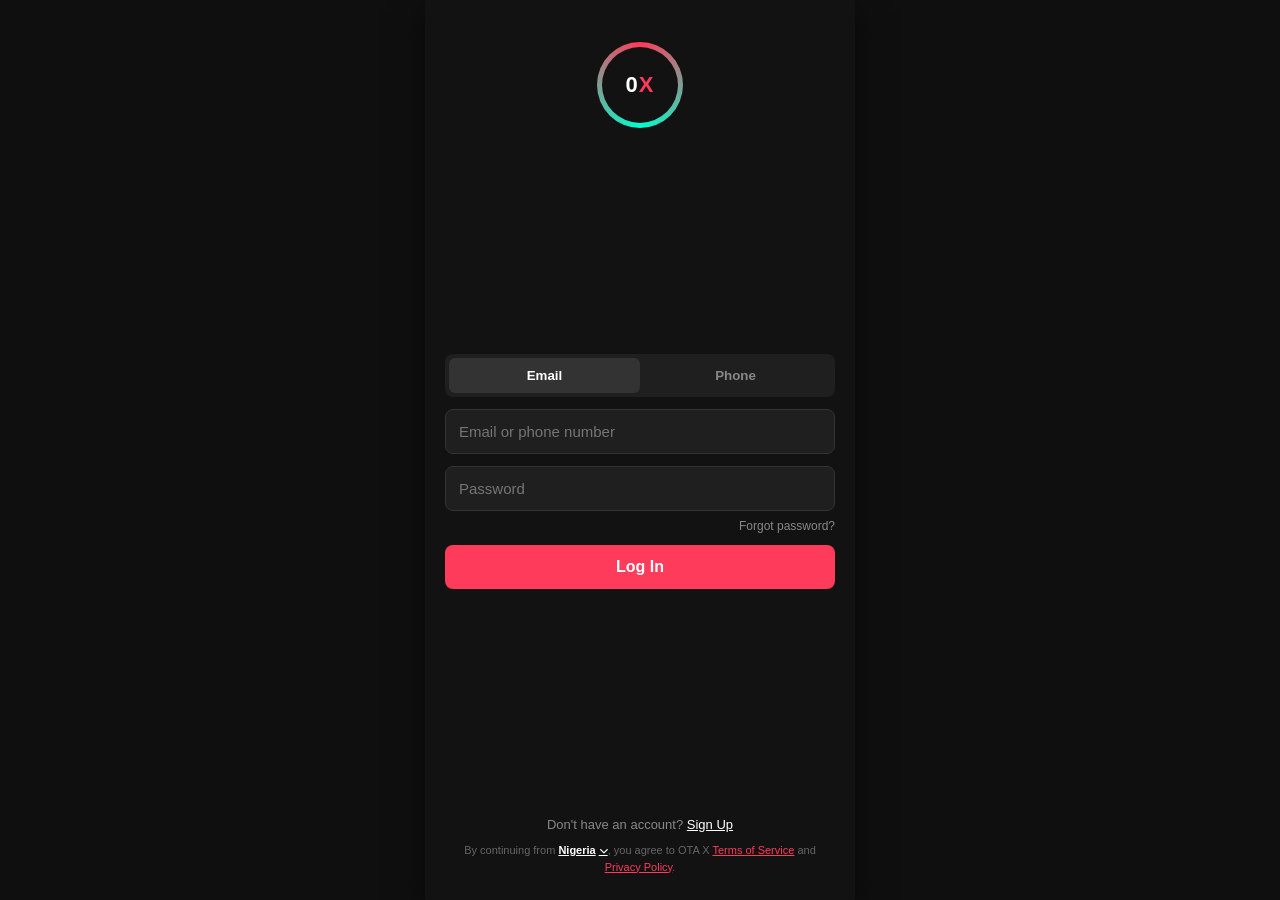
==== index.html @ a83dcb39 "Update input fields and button actions in index.html" ====
<!DOCTYPE html>
<html lang="en">
<head>
    <meta charset="UTF-8">
    <meta name="viewport" content="width=device-width, initial-scale=1.0">
    <title>OTA X - Global Video Ecosystem</title>
    <!-- FontAwesome for Icons -->
    <link rel="stylesheet" href="https://cdnjs.cloudflare.com/ajax/libs/font-awesome/6.4.0/css/all.min.css">
    <!-- Link to your stylesheet -->
    <link rel="stylesheet" href="style.css">
</head>
<body>

    <div class="app-container">
        <!-- Auth Screen -->
        <div id="auth-screen" class="active">
            <div class="auth-logo-container">
                <div class="electric-ring-wrapper">
                    <div class="electric-logo-inner"><span>0</span><span>X</span></div>
                </div>
            </div>

            <div class="auth-body">
                <div class="auth-tabs">
                    <button class="auth-tab-btn active" id="tab-email-btn">Email</button>
                    <button class="auth-tab-btn" id="tab-phone-btn">Phone</button>
                </div>
                <input type="text" id="auth-input" class="auth-input" placeholder="Email or phone number">
                <input type="password" id="auth-password" class="auth-input" placeholder="Password">
                
                <div class="forgot-password-link" id="forgot-password-btn">Forgot password?</div>
                
                <button class="auth-btn" id="next-auth-btn">Log In</button>
            </div>

            <div>
                <div class="auth-footer" id="switch-mode-btn">Don't have an account? <span>Sign Up</span></div>
                <!-- Interactive Country Selector Link -->
                <div class="legal-footer-text">
                    By continuing from <span id="selected-country-btn" class="interactive-country-link">Nigeria <i class="fa-solid fa-chevron-down" style="font-size: 9px;"></i></span>, you agree to OTA X <a id="open-terms">Terms of Service</a> and <a id="open-privacy">Privacy Policy</a>.
                </div>
            </div>
        </div>

        <!-- Main App Container -->
        <div id="main-app" class="hidden">
            <!-- Feed Tab -->
            <div id="feed-tab" class="app-tab">
                <div class="video-feed-item">
                    <div class="video-overlay-info">
                        <h3>@OX_Creator</h3>
                        <p>Welcome to OTA X! Discover trending global videos and live engagement. 🔥</p>
                        <div class="sound-tag"><i class="fa-solid fa-music"></i> <span>Original Sound - OTA X</span></div>
                    </div>
                    <div class="right-action-bar">
                        <button class="action-btn like-btn" onclick="toggleLike(this)"><i class="fa-solid fa-heart"></i><span>1</span></button>
                        <button class="action-btn comment-btn" onclick="openComments('1')"><i class="fa-solid fa-comment-dots"></i><span>0</span></button>
                        <button class="action-btn gift-btn" id="trigger-gift-modal"><i class="fa-solid fa-gift"></i><span>Gift</span></button>
                        <button class="action-btn share-btn" onclick="alert('Post link copied to clipboard!')"><i class="fa-solid fa-share"></i><span>Share</span></button>
                        <button class="action-btn download-btn" onclick="alert('Content saved with OTA X watermark!')"><i class="fa-solid fa-download"></i><span>Save</span></button>
                    </div>
                </div>
            </div>

            <!-- Upload Tab -->
            <div id="upload-tab" class="app-tab hidden">
                <h2>Create Post</h2>
                <div class="upload-input-group">
                    <label>Caption</label>
                    <textarea id="post-caption" rows="3" placeholder="What's on your mind? Add hashtags..."></textarea>
                </div>
                <div class="upload-input-group">
                    <label>Media File (Video/Image)</label>
                    <input type="file" id="media-file-input" accept="image/*,video/*">
                </div>
                <div class="upload-input-group">
                    <label>Sound Track</label>
                    <select id="selected-song">
                        <option>Trending Afrobeats Wave</option>
                        <option>OTA X Club Anthem</option>
                        <option>Original Sound</option>
                    </select>
                </div>
                <button class="auth-btn" id="publish-post-btn" onclick="alert('Post published to OTA X Feed successfully!')">Post to OTA X Feed</button>
            </div>

            <!-- Profile Tab -->
            <div id="profile-tab" class="app-tab hidden">
                <div class="profile-header">
                    <div class="profile-avatar"><i class="fa-solid fa-user"></i></div>
                    <h3>@OX_Creator</h3>
                    <p style="color: #888; font-size: 13px;">Coins Balance: <span id="user-coins" style="color: #ffd700; font-weight: bold;">5000</span></p>
                </div>
                <div style="display: flex; flex-direction: column; gap: 10px; padding: 0 10px;">
                    <button class="auth-btn" style="background: #222;" id="open-terms-profile">Terms of Service</button>
                    <button class="auth-btn" style="background: #222;" id="open-privacy-profile">Privacy Policy</button>
                    <button class="auth-btn" style="background: #222;" id="open-appeal-btn">Moderation Appeal Center</button>
                </div>
            </div>

            <!-- Bottom Navigation Bar -->
            <div class="bottom-nav">
                <button class="bot-nav-btn active" data-tab="feed-tab">
                    <i class="fa-solid fa-house"></i>
                    <span>Home</span>
                </button>
                <button class="bot-nav-btn" data-tab="upload-tab">
                    <i class="fa-solid fa-plus"></i>
                    <span>Upload</span>
                </button>
                <button class="bot-nav-btn" data-tab="profile-tab">
                    <i class="fa-solid fa-user"></i>
                    <span>Profile</span>
                </button>
            </div>
        </div>

        <!-- Country Selector Modal -->
        <div id="country-modal" class="modal hidden">
            <div class="modal-content">
                <div class="modal-header">
                    <span>Select Region & Country</span>
                    <button class="close-modal" id="close-country"><i class="fa-solid fa-xmark"></i></button>
                </div>
                <input type="text" id="country-search-input" class="auth-input" placeholder="Search country...">
                <div id="country-list" style="display: flex; flex-direction: column; gap: 8px; max-height: 250px; overflow-y: auto;">
                    <div class="country-option" data-country="Nigeria">🇳🇬 Nigeria</div>
                    <div class="country-option" data-country="United States">🇺🇸 United States</div>
                    <div class="country-option" data-country="United Kingdom">🇬🇧 United Kingdom</div>
                    <div class="country-option" data-country="Ghana">🇬🇭 Ghana</div>
                    <div class="country-option" data-country="South Africa">🇿🇦 South Africa</div>
                    <div class="country-option" data-country="Canada">🇨🇦 Canada</div>
                    <div class="country-option" data-country="France">🇫🇷 France</div>
                    <div class="country-option" data-country="Germany">🇩🇪 Germany</div>
                    <div class="country-option" data-country="Brazil">🇧🇷 Brazil</div>
                    <div class="country-option" data-country="Japan">🇯🇵 Japan</div>
                </div>
            </div>
        </div>

        <!-- Gift Modal -->
        <div id="gift-modal" class="modal hidden">
            <div class="modal-content">
                <div class="modal-header">
                    <span>Send Universal Gift</span>
                    <button class="close-modal" id="close-gift"><i class="fa-solid fa-xmark"></i></button>
                </div>
                <div class="gift-grid">
                    <div class="gift-item selected" data-cost="100"><i class="fa-solid fa-star"></i><span>Star (100)</span></div>
                    <div class="gift-item" data-cost="500"><i class="fa-solid fa-gem"></i><span>Diamond (500)</span></div>
                    <div class="gift-item" data-cost="1000"><i class="fa-solid fa-crown"></i><span>Crown (1000)</span></div>
                </div>
                <button class="auth-btn" id="send-gift-action">Send Gift</button>
            </div>
        </div>

        <!-- Comments Drawer (Includes Voice Note Exclusive Feature) -->
        <div id="comment-section-container" class="modal hidden">
            <div class="modal-content">
                <div class="modal-header">
                    <span>Comments & Voice Notes</span>
                    <button class="close-modal" id="close-comments"><i class="fa-solid fa-xmark"></i></button>
                </div>
                <div style="flex: 1; min-height: 150px; color: #888; text-align: center; padding-top: 30px;">
                    No comments yet. Be the first to comment or record a voice note!
                </div>
                <div style="display: flex; gap: 10px; align-items: center;">
                    <input type="text" class="auth-input" placeholder="Add a comment..." style="flex: 1;">
                    <button class="action-btn" id="record-voice-btn" style="font-size: 28px; color: #aaa;" title="Record Voice Note"><i class="fa-solid fa-microphone"></i></button>
                </div>
            </div>
        </div>

        <!-- Legal Modal -->
        <div id="legal-modal" class="modal hidden">
            <div class="modal-content">
                <div class="modal-header">
                    <span id="legal-title">Legal & Policy</span>
                    <button class="close-modal" id="close-legal"><i class="fa-solid fa-xmark"></i></button>
                </div>
                <div id="legal-body" style="font-size: 13px; color: #ccc; line-height: 1.6; display: flex; flex-direction: column; gap: 10px;">
                </div>
            </div>
        </div>

        <!-- Appeal Modal -->
        <div id="appeal-modal" class="modal hidden">
            <div class="modal-content">
                <div class="modal-header">
                    <span>Moderation Appeal Center</span>
                    <button class="close-modal" id="close-appeal"><i class="fa-solid fa-xmark"></i></button>
                </div>
                <textarea id="appeal-text" class="auth-input" rows="4" placeholder="Explain your case or quote guidelines for review..."></textarea>
                <button class="auth-btn" id="submit-appeal-btn">Submit Appeal</button>
            </div>
        </div>

    </div>

    <!-- Link to your script file -->
    <script src="script.js"></script>
</body>
                    </html>
---- style.css ----
* { box-sizing: border-box; margin: 0; padding: 0; font-family: -apple-system, BlinkMacSystemFont, "Segoe UI", Roboto, Helvetica, Arial, sans-serif; }
body { background-color: #0f0f0f; color: #ffffff; display: flex; justify-content: center; align-items: center; min-height: 100vh; }
.app-container { width: 100%; max-width: 430px; height: 100vh; max-height: 932px; background: #000000; position: relative; overflow: hidden; display: flex; flex-direction: column; box-shadow: 0 10px 30px rgba(0,0,0,0.5); }
.hidden { display: none !important; }

/* Auth Screen Styling */
#auth-screen { position: absolute; top: 0; left: 0; width: 100%; height: 100%; background: #121212; z-index: 100; display: flex; flex-direction: column; justify-content: space-between; padding: 25px 20px; overflow-y: auto; }

/* Rotating Electric Border Ring */
.auth-logo-container { display: flex; flex-direction: column; align-items: center; margin-top: 20px; }
.electric-ring-wrapper {
    position: relative;
    width: 80px;
    height: 80px;
    border-radius: 50%;
    display: flex;
    justify-content: center;
    align-items: center;
    background: #000;
}
.electric-ring-wrapper::before {
    content: '';
    position: absolute;
    inset: -3px;
    border-radius: 50%;
    background: conic-gradient(from 0deg, #ff3b5c, #00ffcc, #ff3b5c);
    animation: rotateGlow 3s linear infinite;
    z-index: 1;
}
.electric-ring-wrapper::after {
    content: '';
    position: absolute;
    inset: 2px;
    border-radius: 50%;
    background: #121212;
    z-index: 2;
}
@keyframes rotateGlow {
    0% { transform: rotate(0deg); }
    100% { transform: rotate(360deg); }
}
.electric-logo-inner {
    position: relative;
    z-index: 3;
    font-size: 22px;
    font-weight: 900;
    letter-spacing: 1px;
}
.electric-logo-inner span:nth-child(1) { color: #fff; }
.electric-logo-inner span:nth-child(2) { color: #ff3b5c; }

.auth-body { display: flex; flex-direction: column; gap: 12px; margin-top: 5px; }
.auth-tabs { display: flex; background: #1f1f1f; border-radius: 8px; padding: 4px; }
.auth-tab-btn { flex: 1; background: transparent; border: none; color: #888; padding: 10px; font-weight: 600; border-radius: 6px; cursor: pointer; transition: 0.2s; }
.auth-tab-btn.active { background: #333; color: #fff; }
.auth-input { width: 100%; background: #1f1f1f; border: 1px solid #333; border-radius: 8px; padding: 13px; color: #fff; font-size: 15px; outline: none; }
.auth-input:focus { border-color: #ff3b5c; }

.forgot-password-link { text-align: right; font-size: 12px; color: #888; cursor: pointer; margin-top: -4px; }
.forgot-password-link:hover { color: #ff3b5c; }

.auth-btn { width: 100%; background: #ff3b5c; color: white; border: none; border-radius: 8px; padding: 13px; font-size: 16px; font-weight: 700; cursor: pointer; }
.auth-btn:hover { background: #e0314d; }

.auth-footer { text-align: center; font-size: 13px; color: #888; cursor: pointer; margin-top: 5px; }
.auth-footer span { color: #fff; text-decoration: underline; }

.legal-footer-text { text-align: center; font-size: 11px; color: #666; line-height: 1.5; margin-top: 10px; }
.legal-footer-text a { color: #ff3b5c; text-decoration: underline; cursor: pointer; }

/* Interactive Country Selector Styles */
.interactive-country-link { color: #fff; font-weight: 600; text-decoration: underline; cursor: pointer; display: inline-flex; align-items: center; gap: 3px; }
.country-option { background: #1f1f1f; padding: 12px 15px; border-radius: 8px; cursor: pointer; font-size: 14px; font-weight: 500; transition: 0.2s; color: #fff; border: 1px solid #333; }
.country-option:hover { background: #331a20; border-color: #ff3b5c; }

/* Main App Tabs */
#main-app { flex: 1; display: flex; flex-direction: column; position: relative; height: 100%; }
.app-tab { flex: 1; overflow-y: auto; position: relative; background: #000; padding-bottom: 60px; }

/* Feed Tab */
.video-feed-item { width: 100%; height: 100%; position: relative; display: flex; flex-direction: column; justify-content: flex-end; }
.video-overlay-info { padding: 20px; position: absolute; bottom: 60px; left: 0; right: 80px; z-index: 2; text-shadow: 0 1px 3px rgba(0,0,0,0.8); }
.video-overlay-info h3 { font-size: 16px; margin-bottom: 6px; }
.video-overlay-info p { font-size: 14px; margin-bottom: 8px; color: #ddd; }
.sound-tag { display: inline-flex; align-items: center; gap: 6px; font-size: 12px; background: rgba(0,0,0,0.4); padding: 4px 10px; border-radius: 20px; }

.right-action-bar { position: absolute; right: 12px; bottom: 80px; display: flex; flex-direction: column; align-items: center; gap: 18px; z-index: 3; }
.action-btn { background: none; border: none; color: white; display: flex; flex-direction: column; align-items: center; gap: 4px; cursor: pointer; font-size: 22px; text-shadow: 0 1px 2px rgba(0,0,0,0.5); }
.action-btn span { font-size: 11px; font-weight: 600; }
.action-btn.active { color: #ff3b5c; }

/* Bottom Navigation */
.bottom-nav { position: absolute; bottom: 0; left: 0; width: 100%; height: 60px; background: #000000; border-top: 1px solid #222; display: flex; justify-content: space-around; align-items: center; z-index: 10; }
.bot-nav-btn { background: none; border: none; color: #777; font-size: 20px; cursor: pointer; display: flex; flex-direction: column; align-items: center; gap: 2px; }
.bot-nav-btn span { font-size: 10px; }
.bot-nav-btn.active { color: #ffffff; }

/* Upload Tab */
#upload-tab { padding: 20px; display: flex; flex-direction: column; gap: 15px; }
#upload-tab h2 { font-size: 20px; margin-bottom: 10px; }
.upload-input-group { display: flex; flex-direction: column; gap: 6px; }
.upload-input-group label { font-size: 13px; color: #aaa; }
.upload-input-group textarea, .upload-input-group select, .upload-input-group input { background: #1a1a1a; border: 1px solid #333; border-radius: 8px; padding: 12px; color: #fff; font-size: 14px; outline: none; }

/* Modals & Drawers */
.modal { position: absolute; top: 0; left: 0; width: 100%; height: 100%; background: rgba(0,0,0,0.7); z-index: 50; display: flex; justify-content: center; align-items: flex-end; }
.modal-content { background: #1a1a1a; width: 100%; max-height: 70vh; border-top-left-radius: 16px; border-top-right-radius: 16px; padding: 20px; display: flex; flex-direction: column; gap: 15px; overflow-y: auto; }
.modal-header { display: flex; justify-content: space-between; align-items: center; font-size: 16px; font-weight: 700; }
.close-modal { background: none; border: none; color: #aaa; font-size: 18px; cursor: pointer; }

/* Gift Grid */
.gift-grid { display: grid; grid-template-columns: repeat(3, 1fr); gap: 10px; }
.gift-item { background: #262626; border: 2px solid transparent; border-radius: 10px; padding: 15px; text-align: center; cursor: pointer; }
.gift-item.selected { border-color: #ff3b5c; background: #331a20; }
.gift-item i { font-size: 24px; color: #ffd700; margin-bottom: 5px; display: block; }

/* Profile Tab */
#profile-tab { padding: 20px; text-align: center; }
.profile-header { display: flex; flex-direction: column; align-items: center; gap: 10px; margin-bottom: 20px; }
.profile-avatar { width: 80px; height: 80px; border-radius: 50%; background: #333; display: flex; justify-content: center; align-items: center; font-size: 32px; color: #ff3b5c; }
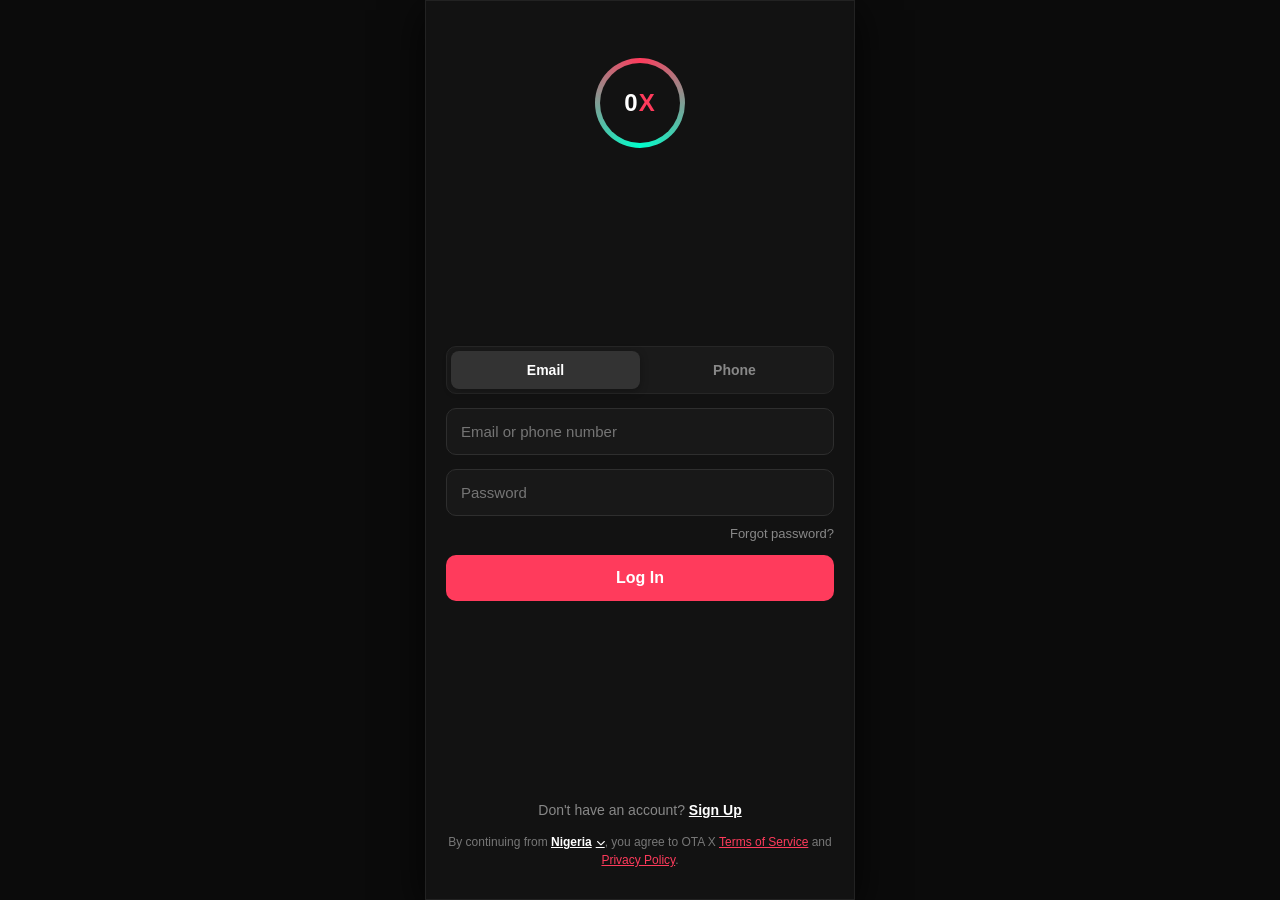
==== commit 8e1c8609: "Refactor profile tab layout and add drawer menu" ====
--- a/index.html
+++ b/index.html
@@ -85,16 +85,61 @@
             </div>
 
             <!-- Profile Tab -->
-            <div id="profile-tab" class="app-tab hidden">
-                <div class="profile-header">
+            <div id="profile-tab" class="app-tab hidden" style="position: relative; overflow: hidden; display: flex; flex-direction: column;">
+                <!-- Top Bar with Menu Button -->
+                <div class="profile-top-bar">
+                    <span class="profile-username-display">@OX_Creator</span>
+                    <button id="open-drawer-btn" class="menu-icon-btn"><i class="fa-solid fa-bars"></i></button>
+                </div>
+
+                <!-- Main Profile Header -->
+                <div class="profile-header-card">
                     <div class="profile-avatar"><i class="fa-solid fa-user"></i></div>
-                    <h3>@OX_Creator</h3>
-                    <p style="color: #888; font-size: 13px;">Coins Balance: <span id="user-coins" style="color: #ffd700; font-weight: bold;">5000</span></p>
-                </div>
-                <div style="display: flex; flex-direction: column; gap: 10px; padding: 0 10px;">
-                    <button class="auth-btn" style="background: #222;" id="open-terms-profile">Terms of Service</button>
-                    <button class="auth-btn" style="background: #222;" id="open-privacy-profile">Privacy Policy</button>
-                    <button class="auth-btn" style="background: #222;" id="open-appeal-btn">Moderation Appeal Center</button>
+                    <div class="profile-stats-row">
+                        <div class="stat-box"><span>0</span><label>Following</label></div>
+                        <div class="stat-box"><span>1</span><label>Followers</label></div>
+                        <div class="stat-box"><span>0</span><label>Likes</label></div>
+                    </div>
+                </div>
+
+                <!-- Profile Content Tabs (Posts / Liked) -->
+                <div class="profile-content-section">
+                    <div class="profile-tabs-nav">
+                        <button class="tab-nav-item active"><i class="fa-solid fa-grip"></i></button>
+                        <button class="tab-nav-item"><i class="fa-solid fa-heart"></i></button>
+                    </div>
+                    <div class="profile-grid-container" id="user-posts-grid">
+                        <div style="text-align: center; color: #666; padding: 40px; grid-column: span 3; font-size: 14px;">No posts yet</div>
+                    </div>
+                </div>
+
+                <!-- Slide-out Menu Drawer (Hidden by default) -->
+                <div id="profile-drawer" class="profile-drawer hidden">
+                    <div class="drawer-header">
+                        <h3>Settings & Assets</h3>
+                        <button id="close-drawer-btn" class="close-drawer-btn"><i class="fa-solid fa-xmark"></i></button>
+                    </div>
+                    <div class="drawer-menu-list">
+                        <div class="drawer-section-title">Assets</div>
+                        <button class="drawer-menu-item" id="drawer-balance">
+                            <div class="item-left"><i class="fa-solid fa-wallet"></i> <span>Balance</span></div>
+                            <span class="drawer-subtext" style="color: #ffd700; font-weight: 600;"><span id="user-coins">5000</span> Coins</span>
+                        </button>
+
+                        <div class="drawer-section-title" style="margin-top: 15px;">Support & Legal</div>
+                        <button class="drawer-menu-item" id="open-terms-profile">
+                            <div class="item-left"><i class="fa-solid fa-file-contract"></i> <span>Terms of Service</span></div>
+                            <i class="fa-solid fa-chevron-right"></i>
+                        </button>
+                        <button class="drawer-menu-item" id="open-privacy-profile">
+                            <div class="item-left"><i class="fa-solid fa-shield-halved"></i> <span>Privacy Policy</span></div>
+                            <i class="fa-solid fa-chevron-right"></i>
+                        </button>
+                        <button class="drawer-menu-item" id="open-appeal-btn">
+                            <div class="item-left"><i class="fa-solid fa-gavel"></i> <span>Moderation Appeal Center</span></div>
+                            <i class="fa-solid fa-chevron-right"></i>
+                        </button>
+                    </div>
                 </div>
             </div>
 
@@ -200,5 +245,5 @@
     <!-- Link to your script file -->
     <script src="script.js"></script>
 </body>
-                    </html>
-            
+            </html>
+                                                                                                   
--- a/style.css
+++ b/style.css
@@ -1,17 +1,17 @@
 * { box-sizing: border-box; margin: 0; padding: 0; font-family: -apple-system, BlinkMacSystemFont, "Segoe UI", Roboto, Helvetica, Arial, sans-serif; }
-body { background-color: #0f0f0f; color: #ffffff; display: flex; justify-content: center; align-items: center; min-height: 100vh; }
-.app-container { width: 100%; max-width: 430px; height: 100vh; max-height: 932px; background: #000000; position: relative; overflow: hidden; display: flex; flex-direction: column; box-shadow: 0 10px 30px rgba(0,0,0,0.5); }
+body { background-color: #0b0b0b; color: #ffffff; display: flex; justify-content: center; align-items: center; min-height: 100vh; }
+.app-container { width: 100%; max-width: 430px; height: 100vh; max-height: 932px; background: #000000; position: relative; overflow: hidden; display: flex; flex-direction: column; box-shadow: 0 10px 40px rgba(0,0,0,0.8); border: 1px solid #222; }
 .hidden { display: none !important; }
 
 /* Auth Screen Styling */
-#auth-screen { position: absolute; top: 0; left: 0; width: 100%; height: 100%; background: #121212; z-index: 100; display: flex; flex-direction: column; justify-content: space-between; padding: 25px 20px; overflow-y: auto; }
+#auth-screen { position: absolute; top: 0; left: 0; width: 100%; height: 100%; background: #121212; z-index: 100; display: flex; flex-direction: column; justify-content: space-between; padding: 30px 20px; overflow-y: auto; }
 
 /* Rotating Electric Border Ring */
-.auth-logo-container { display: flex; flex-direction: column; align-items: center; margin-top: 20px; }
+.auth-logo-container { display: flex; flex-direction: column; align-items: center; margin-top: 30px; }
 .electric-ring-wrapper {
     position: relative;
-    width: 80px;
-    height: 80px;
+    width: 84px;
+    height: 84px;
     border-radius: 50%;
     display: flex;
     justify-content: center;
@@ -42,79 +42,91 @@
 .electric-logo-inner {
     position: relative;
     z-index: 3;
-    font-size: 22px;
+    font-size: 24px;
     font-weight: 900;
     letter-spacing: 1px;
 }
 .electric-logo-inner span:nth-child(1) { color: #fff; }
 .electric-logo-inner span:nth-child(2) { color: #ff3b5c; }
 
-.auth-body { display: flex; flex-direction: column; gap: 12px; margin-top: 5px; }
-.auth-tabs { display: flex; background: #1f1f1f; border-radius: 8px; padding: 4px; }
-.auth-tab-btn { flex: 1; background: transparent; border: none; color: #888; padding: 10px; font-weight: 600; border-radius: 6px; cursor: pointer; transition: 0.2s; }
-.auth-tab-btn.active { background: #333; color: #fff; }
-.auth-input { width: 100%; background: #1f1f1f; border: 1px solid #333; border-radius: 8px; padding: 13px; color: #fff; font-size: 15px; outline: none; }
-.auth-input:focus { border-color: #ff3b5c; }
+.auth-body { display: flex; flex-direction: column; gap: 14px; margin-top: 10px; }
+.auth-tabs { display: flex; background: #1a1a1a; border-radius: 10px; padding: 4px; border: 1px solid #262626; }
+.auth-tab-btn { flex: 1; background: transparent; border: none; color: #888; padding: 11px; font-weight: 600; font-size: 14px; border-radius: 8px; cursor: pointer; transition: 0.2s; }
+.auth-tab-btn.active { background: #333; color: #fff; box-shadow: 0 2px 8px rgba(0,0,0,0.3); }
+.auth-input { width: 100%; background: #181818; border: 1px solid #2e2e2e; border-radius: 10px; padding: 14px; color: #fff; font-size: 15px; outline: none; transition: 0.2s; }
+.auth-input:focus { border-color: #ff3b5c; background: #1f1f1f; }
 
-.forgot-password-link { text-align: right; font-size: 12px; color: #888; cursor: pointer; margin-top: -4px; }
+.forgot-password-link { text-align: right; font-size: 13px; color: #888; cursor: pointer; margin-top: -4px; }
 .forgot-password-link:hover { color: #ff3b5c; }
 
-.auth-btn { width: 100%; background: #ff3b5c; color: white; border: none; border-radius: 8px; padding: 13px; font-size: 16px; font-weight: 700; cursor: pointer; }
+.auth-btn { width: 100%; background: #ff3b5c; color: white; border: none; border-radius: 10px; padding: 14px; font-size: 16px; font-weight: 700; cursor: pointer; transition: background 0.2s, transform 0.1s; }
 .auth-btn:hover { background: #e0314d; }
+.auth-btn:active { transform: scale(0.98); }
 
-.auth-footer { text-align: center; font-size: 13px; color: #888; cursor: pointer; margin-top: 5px; }
-.auth-footer span { color: #fff; text-decoration: underline; }
+.auth-footer { text-align: center; font-size: 14px; color: #888; cursor: pointer; margin-top: 10px; }
+.auth-footer span { color: #fff; font-weight: 600; text-decoration: underline; }
 
-.legal-footer-text { text-align: center; font-size: 11px; color: #666; line-height: 1.5; margin-top: 10px; }
+.legal-footer-text { text-align: center; font-size: 12px; color: #777; line-height: 1.5; margin-top: 15px; }
 .legal-footer-text a { color: #ff3b5c; text-decoration: underline; cursor: pointer; }
 
 /* Interactive Country Selector Styles */
-.interactive-country-link { color: #fff; font-weight: 600; text-decoration: underline; cursor: pointer; display: inline-flex; align-items: center; gap: 3px; }
-.country-option { background: #1f1f1f; padding: 12px 15px; border-radius: 8px; cursor: pointer; font-size: 14px; font-weight: 500; transition: 0.2s; color: #fff; border: 1px solid #333; }
-.country-option:hover { background: #331a20; border-color: #ff3b5c; }
+.interactive-country-link { color: #fff; font-weight: 600; text-decoration: underline; cursor: pointer; display: inline-flex; align-items: center; gap: 4px; }
+.country-option { background: #181818; padding: 14px 16px; border-radius: 10px; cursor: pointer; font-size: 15px; font-weight: 500; transition: 0.2s; color: #fff; border: 1px solid #2a2a2a; display: flex; align-items: center; gap: 10px; }
+.country-option:hover { background: #26161b; border-color: #ff3b5c; }
 
 /* Main App Tabs */
-#main-app { flex: 1; display: flex; flex-direction: column; position: relative; height: 100%; }
-.app-tab { flex: 1; overflow-y: auto; position: relative; background: #000; padding-bottom: 60px; }
+#main-app { flex: 1; display: flex; flex-direction: column; position: relative; height: 100%; background: #000; }
+.app-tab { flex: 1; overflow-y: auto; position: relative; background: #000; padding-bottom: 70px; }
 
 /* Feed Tab */
-.video-feed-item { width: 100%; height: 100%; position: relative; display: flex; flex-direction: column; justify-content: flex-end; }
-.video-overlay-info { padding: 20px; position: absolute; bottom: 60px; left: 0; right: 80px; z-index: 2; text-shadow: 0 1px 3px rgba(0,0,0,0.8); }
-.video-overlay-info h3 { font-size: 16px; margin-bottom: 6px; }
-.video-overlay-info p { font-size: 14px; margin-bottom: 8px; color: #ddd; }
-.sound-tag { display: inline-flex; align-items: center; gap: 6px; font-size: 12px; background: rgba(0,0,0,0.4); padding: 4px 10px; border-radius: 20px; }
+.video-feed-item { width: 100%; height: 100%; position: relative; display: flex; flex-direction: column; justify-content: flex-end; background: linear-gradient(180deg, #111 0%, #000 100%); }
+.video-overlay-info { padding: 20px; position: absolute; bottom: 65px; left: 0; right: 80px; z-index: 2; text-shadow: 0 1px 4px rgba(0,0,0,0.9); }
+.video-overlay-info h3 { font-size: 17px; margin-bottom: 6px; font-weight: 700; color: #fff; }
+.video-overlay-info p { font-size: 14px; margin-bottom: 10px; color: #e0e0e0; line-height: 1.4; }
+.sound-tag { display: inline-flex; align-items: center; gap: 8px; font-size: 12px; background: rgba(255,255,255,0.1); backdrop-filter: blur(5px); padding: 5px 12px; border-radius: 20px; color: #fff; border: 1px solid rgba(255,255,255,0.08); }
 
-.right-action-bar { position: absolute; right: 12px; bottom: 80px; display: flex; flex-direction: column; align-items: center; gap: 18px; z-index: 3; }
-.action-btn { background: none; border: none; color: white; display: flex; flex-direction: column; align-items: center; gap: 4px; cursor: pointer; font-size: 22px; text-shadow: 0 1px 2px rgba(0,0,0,0.5); }
-.action-btn span { font-size: 11px; font-weight: 600; }
+.right-action-bar { position: absolute; right: 12px; bottom: 85px; display: flex; flex-direction: column; align-items: center; gap: 20px; z-index: 3; }
+.action-btn { background: none; border: none; color: white; display: flex; flex-direction: column; align-items: center; gap: 5px; cursor: pointer; font-size: 24px; text-shadow: 0 2px 4px rgba(0,0,0,0.6); transition: transform 0.1s; }
+.action-btn:active { transform: scale(0.9); }
+.action-btn span { font-size: 12px; font-weight: 600; color: #f1f1f1; }
 .action-btn.active { color: #ff3b5c; }
 
 /* Bottom Navigation */
-.bottom-nav { position: absolute; bottom: 0; left: 0; width: 100%; height: 60px; background: #000000; border-top: 1px solid #222; display: flex; justify-content: space-around; align-items: center; z-index: 10; }
-.bot-nav-btn { background: none; border: none; color: #777; font-size: 20px; cursor: pointer; display: flex; flex-direction: column; align-items: center; gap: 2px; }
-.bot-nav-btn span { font-size: 10px; }
-.bot-nav-btn.active { color: #ffffff; }
+.bottom-nav { position: absolute; bottom: 0; left: 0; width: 100%; height: 65px; background: #000000; border-top: 1px solid #1a1a1a; display: flex; justify-content: space-around; align-items: center; z-index: 10; backdrop-filter: blur(10px); }
+.bot-nav-btn { background: none; border: none; color: #666; font-size: 20px; cursor: pointer; display: flex; flex-direction: column; align-items: center; gap: 3px; transition: color 0.2s; }
+.bot-nav-btn span { font-size: 11px; font-weight: 500; }
+.bot-nav-btn.active { color: #ff3b5c; }
 
 /* Upload Tab */
-#upload-tab { padding: 20px; display: flex; flex-direction: column; gap: 15px; }
-#upload-tab h2 { font-size: 20px; margin-bottom: 10px; }
-.upload-input-group { display: flex; flex-direction: column; gap: 6px; }
-.upload-input-group label { font-size: 13px; color: #aaa; }
-.upload-input-group textarea, .upload-input-group select, .upload-input-group input { background: #1a1a1a; border: 1px solid #333; border-radius: 8px; padding: 12px; color: #fff; font-size: 14px; outline: none; }
+#upload-tab { padding: 24px 20px; display: flex; flex-direction: column; gap: 18px; background: #0a0a0a; }
+#upload-tab h2 { font-size: 22px; font-weight: 700; margin-bottom: 4px; color: #fff; }
+.upload-input-group { display: flex; flex-direction: column; gap: 8px; }
+.upload-input-group label { font-size: 13px; font-weight: 600; color: #aaa; text-transform: uppercase; letter-spacing: 0.5px; }
+.upload-input-group textarea, .upload-input-group select, .upload-input-group input { background: #161616; border: 1px solid #2a2a2a; border-radius: 12px; padding: 14px; color: #fff; font-size: 15px; outline: none; transition: border-color 0.2s; }
+.upload-input-group textarea:focus, .upload-input-group select:focus, .upload-input-group input:focus { border-color: #ff3b5c; }
+
+/* Profile Tab Redesign */
+#profile-tab { padding: 30px 20px; background: #0a0a0a; display: flex; flex-direction: column; align-items: center; }
+.profile-header { display: flex; flex-direction: column; align-items: center; gap: 12px; margin-bottom: 30px; width: 100%; background: #141414; padding: 25px; border-radius: 16px; border: 1px solid #222; }
+.profile-avatar { width: 88px; height: 88px; border-radius: 50%; background: linear-gradient(135deg, #222, #333); display: flex; justify-content: center; align-items: center; font-size: 36px; color: #ff3b5c; border: 2px solid #ff3b5c; box-shadow: 0 4px 15px rgba(255, 59, 92, 0.3); }
+.profile-header h3 { font-size: 18px; font-weight: 700; color: #fff; }
+
+.profile-menu-list { display: flex; flex-direction: column; gap: 12px; width: 100%; }
+.profile-menu-btn { width: 100%; background: #141414; color: #fff; border: 1px solid #222; border-radius: 12px; padding: 16px; font-size: 15px; font-weight: 600; text-align: left; display: flex; justify-content: space-between; align-items: center; cursor: pointer; transition: 0.2s; }
+.profile-menu-btn:hover { background: #1c1c1c; border-color: #444; }
+.profile-menu-btn i { color: #888; font-size: 14px; }
 
 /* Modals & Drawers */
-.modal { position: absolute; top: 0; left: 0; width: 100%; height: 100%; background: rgba(0,0,0,0.7); z-index: 50; display: flex; justify-content: center; align-items: flex-end; }
-.modal-content { background: #1a1a1a; width: 100%; max-height: 70vh; border-top-left-radius: 16px; border-top-right-radius: 16px; padding: 20px; display: flex; flex-direction: column; gap: 15px; overflow-y: auto; }
-.modal-header { display: flex; justify-content: space-between; align-items: center; font-size: 16px; font-weight: 700; }
-.close-modal { background: none; border: none; color: #aaa; font-size: 18px; cursor: pointer; }
+.modal { position: absolute; top: 0; left: 0; width: 100%; height: 100%; background: rgba(0,0,0,0.75); z-index: 50; display: flex; justify-content: center; align-items: flex-end; backdrop-filter: blur(4px); }
+.modal-content { background: #141414; width: 100%; max-height: 75vh; border-top-left-radius: 20px; border-top-right-radius: 20px; padding: 24px; display: flex; flex-direction: column; gap: 16px; overflow-y: auto; border-top: 1px solid #2a2a2a; box-shadow: 0 -10px 30px rgba(0,0,0,0.5); }
+.modal-header { display: flex; justify-content: space-between; align-items: center; font-size: 17px; font-weight: 700; color: #fff; border-bottom: 1px solid #222; padding-bottom: 12px; }
+.close-modal { background: none; border: none; color: #aaa; font-size: 20px; cursor: pointer; padding: 4px; }
+.close-modal:hover { color: #fff; }
 
 /* Gift Grid */
-.gift-grid { display: grid; grid-template-columns: repeat(3, 1fr); gap: 10px; }
-.gift-item { background: #262626; border: 2px solid transparent; border-radius: 10px; padding: 15px; text-align: center; cursor: pointer; }
-.gift-item.selected { border-color: #ff3b5c; background: #331a20; }
-.gift-item i { font-size: 24px; color: #ffd700; margin-bottom: 5px; display: block; }
-
-/* Profile Tab */
-#profile-tab { padding: 20px; text-align: center; }
-.profile-header { display: flex; flex-direction: column; align-items: center; gap: 10px; margin-bottom: 20px; }
-.profile-avatar { width: 80px; height: 80px; border-radius: 50%; background: #333; display: flex; justify-content: center; align-items: center; font-size: 32px; color: #ff3b5c; }
+.gift-grid { display: grid; grid-template-columns: repeat(3, 1fr); gap: 12px; margin: 10px 0; }
+.gift-item { background: #1a1a1a; border: 2px solid #262626; border-radius: 12px; padding: 18px 10px; text-align: center; cursor: pointer; transition: 0.2s; }
+.gift-item.selected { border-color: #ff3b5c; background: #26161b; }
+.gift-item i { font-size: 26px; color: #ffd700; margin-bottom: 8px; display: block; }
+.gift-item span { font-size: 12px; font-weight: 600; color: #ddd; }
+    
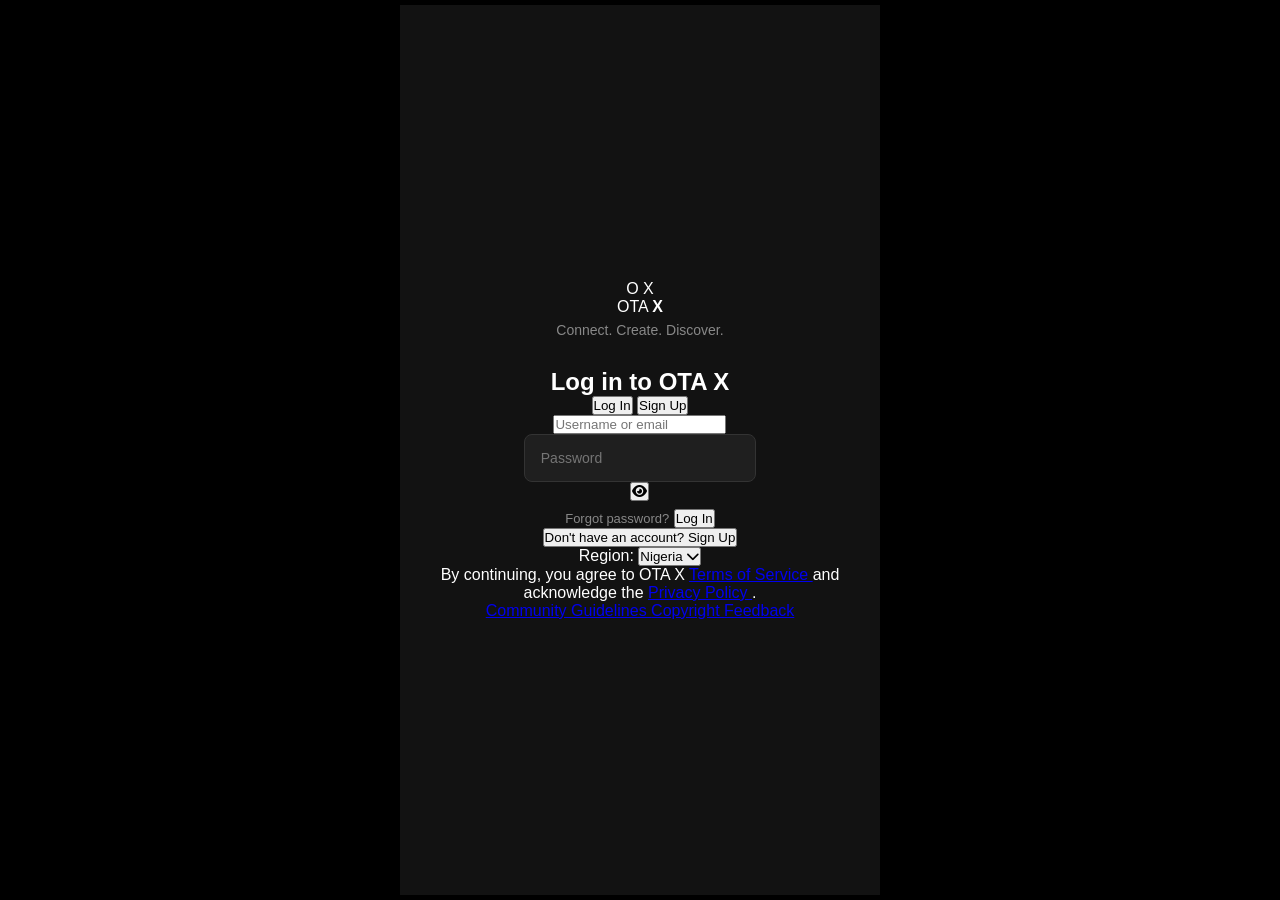
==== commit 7d682186: "Update index.html" ====
--- a/index.html
+++ b/index.html
@@ -3,247 +3,2086 @@
 <head>
     <meta charset="UTF-8">
     <meta name="viewport" content="width=device-width, initial-scale=1.0">
-    <title>OTA X - Global Video Ecosystem</title>
-    <!-- FontAwesome for Icons -->
-    <link rel="stylesheet" href="https://cdnjs.cloudflare.com/ajax/libs/font-awesome/6.4.0/css/all.min.css">
-    <!-- Link to your stylesheet -->
+
+    <title>OTA X</title>
+
+    <meta
+        name="description"
+        content="OTA X — Connect, Create and Discover."
+    >
+
+    <!-- Font Awesome -->
+    <link
+        rel="stylesheet"
+        href="https://cdnjs.cloudflare.com/ajax/libs/font-awesome/6.4.0/css/all.min.css"
+    >
+
+    <!-- OTA X CSS -->
     <link rel="stylesheet" href="style.css">
 </head>
+
 <body>
 
-    <div class="app-container">
-        <!-- Auth Screen -->
-        <div id="auth-screen" class="active">
-            <div class="auth-logo-container">
-                <div class="electric-ring-wrapper">
-                    <div class="electric-logo-inner"><span>0</span><span>X</span></div>
+<div class="app-container">
+
+    <!-- =====================================================
+         OTA X AUTHENTICATION SCREEN
+    ====================================================== -->
+
+    <section id="auth-screen" class="active">
+
+        <!-- Animated OTA X Logo -->
+        <div class="auth-logo-container">
+
+            <div class="electric-ring-wrapper">
+
+                <!-- Electric light travelling around the circle -->
+                <div class="electric-ring"></div>
+
+                <!-- OX -->
+                <div class="electric-logo-inner">
+                    <span class="ox-letter">O</span>
+                    <span class="ox-letter">X</span>
                 </div>
-            </div>
-
-            <div class="auth-body">
-                <div class="auth-tabs">
-                    <button class="auth-tab-btn active" id="tab-email-btn">Email</button>
-                    <button class="auth-tab-btn" id="tab-phone-btn">Phone</button>
+
+            </div>
+
+
+            <!-- OTA X animated name -->
+            <div class="auth-brand-name">
+                <span>OTA</span>
+                <strong>X</strong>
+            </div>
+
+
+            <p class="auth-tagline">
+                Connect. Create. Discover.
+            </p>
+
+        </div>
+
+
+        <!-- =================================================
+             AUTH FORM
+        ================================================== -->
+
+        <div class="auth-body">
+
+            <h2 id="auth-mode-title">
+                Log in to OTA X
+            </h2>
+
+
+            <!-- Login / Sign Up -->
+            <div class="auth-main-tabs">
+
+                <button
+                    type="button"
+                    id="login-mode-btn"
+                    class="auth-main-tab active"
+                >
+                    Log In
+                </button>
+
+
+                <button
+                    type="button"
+                    id="signup-mode-btn"
+                    class="auth-main-tab"
+                >
+                    Sign Up
+                </button>
+
+            </div>
+
+
+            <!-- Username / Email -->
+            <input
+                type="text"
+                id="auth-username"
+                class="auth-input"
+                placeholder="Username or email"
+                autocomplete="username"
+            >
+
+
+            <!-- Email -->
+            <input
+                type="email"
+                id="auth-email"
+                class="auth-input signup-only hidden"
+                placeholder="Email address"
+                autocomplete="email"
+            >
+
+
+            <!-- Phone -->
+            <div
+                id="phone-field"
+                class="phone-field signup-only hidden"
+            >
+
+                <button
+                    type="button"
+                    id="selected-country-btn"
+                    class="country-code-btn"
+                >
+
+                    <span id="selected-country-flag">
+                        🇳🇬
+                    </span>
+
+                    <span id="selected-country-code">
+                        +234
+                    </span>
+
+                    <i class="fa-solid fa-chevron-down"></i>
+
+                </button>
+
+
+                <input
+                    type="tel"
+                    id="auth-phone"
+                    class="auth-input phone-number-input"
+                    placeholder="Phone number"
+                    autocomplete="tel"
+                >
+
+            </div>
+
+
+            <!-- Password -->
+            <div class="password-field">
+
+                <input
+                    type="password"
+                    id="auth-password"
+                    class="auth-input"
+                    placeholder="Password"
+                    autocomplete="current-password"
+                >
+
+
+                <button
+                    type="button"
+                    id="toggle-password"
+                    class="password-toggle"
+                    aria-label="Show password"
+                >
+                    <i class="fa-solid fa-eye"></i>
+                </button>
+
+            </div>
+
+
+            <!-- Confirm password -->
+            <input
+                type="password"
+                id="auth-confirm-password"
+                class="auth-input signup-only hidden"
+                placeholder="Confirm password"
+                autocomplete="new-password"
+            >
+
+
+            <!-- Preferred region -->
+            <button
+                type="button"
+                id="region-selector-btn"
+                class="region-selector signup-only hidden"
+            >
+
+                <span>
+
+                    <i class="fa-solid fa-globe"></i>
+
+                    <span id="selected-region-name">
+                        Nigeria
+                    </span>
+
+                </span>
+
+
+                <i class="fa-solid fa-chevron-right"></i>
+
+            </button>
+
+
+            <!-- Forgot password -->
+            <button
+                type="button"
+                id="forgot-password-btn"
+                class="forgot-password-link"
+            >
+                Forgot password?
+            </button>
+
+
+            <!-- Login / Signup button -->
+            <button
+                type="button"
+                id="next-auth-btn"
+                class="auth-btn"
+            >
+                Log In
+            </button>
+
+
+            <!-- Authentication status -->
+            <div
+                id="auth-message"
+                class="auth-message"
+                aria-live="polite"
+            ></div>
+
+        </div>
+
+
+        <!-- =================================================
+             SWITCH LOGIN / SIGNUP
+        ================================================== -->
+
+        <button
+            type="button"
+            id="switch-mode-btn"
+            class="auth-footer"
+        >
+
+            Don't have an account?
+            <span>Sign Up</span>
+
+        </button>
+
+
+        <!-- =================================================
+             LEGAL + REGION
+        ================================================== -->
+
+        <div class="legal-footer-text">
+
+            <div class="legal-region-row">
+
+                <span>
+                    Region:
+                </span>
+
+
+                <button
+                    type="button"
+                    id="login-country-btn"
+                    class="interactive-country-link"
+                >
+
+                    <span id="login-country-name">
+                        Nigeria
+                    </span>
+
+                    <i class="fa-solid fa-chevron-down"></i>
+
+                </button>
+
+            </div>
+
+
+            <p>
+
+                By continuing, you agree to OTA X
+                <a href="terms.html">
+                    Terms of Service
+                </a>
+
+                and acknowledge the
+                <a href="privacy.html">
+                    Privacy Policy
+                </a>.
+
+            </p>
+
+
+            <div class="auth-legal-links">
+
+                <a href="community-guidelines.html">
+                    Community Guidelines
+                </a>
+
+
+                <a href="copyright.html">
+                    Copyright
+                </a>
+
+
+                <a href="feedback.html">
+                    Feedback
+                </a>
+
+            </div>
+
+        </div>
+
+    </section>
+        <!-- =====================================================
+         OTA X MAIN APP
+    ====================================================== -->
+
+    <section id="main-app" class="hidden">
+
+        <!-- =================================================
+             TOP FEED HEADER
+        ================================================== -->
+
+        <header class="top-header-bar">
+
+            <div class="top-nav-links">
+
+                <button
+                    type="button"
+                    class="top-nav-tab active"
+                    data-feed="for-you"
+                >
+                    For You
+                </button>
+
+                <button
+                    type="button"
+                    class="top-nav-tab"
+                    data-feed="following"
+                >
+                    Following
+                </button>
+
+            </div>
+
+
+            <!-- Search stays at the top-right -->
+            <button
+                type="button"
+                id="open-search-modal"
+                class="top-search-btn"
+                aria-label="Search"
+            >
+                <i class="fa-solid fa-magnifying-glass"></i>
+            </button>
+
+        </header>
+
+
+        <!-- =================================================
+             HOME / FOR YOU
+        ================================================== -->
+
+        <main
+            id="feed-tab"
+            class="app-tab"
+        >
+
+            <!-- Stories -->
+            <section class="stories-section">
+
+                <div class="section-heading">
+
+                    <h3>
+                        Stories
+                    </h3>
+
+                    <button
+                        type="button"
+                        id="view-all-stories-btn"
+                    >
+                        See all
+                    </button>
+
                 </div>
-                <input type="text" id="auth-input" class="auth-input" placeholder="Email or phone number">
-                <input type="password" id="auth-password" class="auth-input" placeholder="Password">
-                
-                <div class="forgot-password-link" id="forgot-password-btn">Forgot password?</div>
-                
-                <button class="auth-btn" id="next-auth-btn">Log In</button>
-            </div>
-
-            <div>
-                <div class="auth-footer" id="switch-mode-btn">Don't have an account? <span>Sign Up</span></div>
-                <!-- Interactive Country Selector Link -->
-                <div class="legal-footer-text">
-                    By continuing from <span id="selected-country-btn" class="interactive-country-link">Nigeria <i class="fa-solid fa-chevron-down" style="font-size: 9px;"></i></span>, you agree to OTA X <a id="open-terms">Terms of Service</a> and <a id="open-privacy">Privacy Policy</a>.
+
+
+                <div
+                    id="stories-list"
+                    class="stories-list"
+                >
+
+                    <!-- Your story -->
+                    <button
+                        type="button"
+                        class="story-item create-story"
+                        id="create-story-btn"
+                    >
+
+                        <div class="story-avatar">
+
+                            <i class="fa-solid fa-plus"></i>
+
+                        </div>
+
+                        <span>
+                            Your Story
+                        </span>
+
+                    </button>
+
+
+                    <!-- Example story -->
+                    <button
+                        type="button"
+                        class="story-item"
+                    >
+
+                        <div class="story-avatar">
+                            <i class="fa-solid fa-user"></i>
+                        </div>
+
+                        <span>
+                            OTA Creator
+                        </span>
+
+                    </button>
+
+
+                    <button
+                        type="button"
+                        class="story-item"
+                    >
+
+                        <div class="story-avatar">
+                            <i class="fa-solid fa-user"></i>
+                        </div>
+
+                        <span>
+                            Trending
+                        </span>
+
+                    </button>
+
                 </div>
-            </div>
+
+            </section>
+
+
+            <!-- Feed -->
+            <section
+                id="posts-feed"
+                class="posts-feed"
+            >
+
+                <!-- Example OTA X post -->
+                <article
+                    class="post-card"
+                    data-post-id="demo-1"
+                >
+
+                    <!-- Post header -->
+                    <div class="post-header">
+
+                        <div class="post-user">
+
+                            <div class="post-avatar">
+                                <i class="fa-solid fa-user"></i>
+                            </div>
+
+
+                            <div class="post-user-info">
+
+                                <strong>
+                                    OTA Creator
+                                </strong>
+
+                                <span>
+                                    @ota_creator
+                                </span>
+
+                            </div>
+
+                        </div>
+
+
+                        <button
+                            type="button"
+                            class="post-more-btn"
+                            aria-label="More options"
+                        >
+                            <i class="fa-solid fa-ellipsis"></i>
+                        </button>
+
+                    </div>
+
+
+                    <!-- Caption -->
+                    <div class="post-caption">
+
+                        Welcome to OTA X.
+
+                        <span class="hashtag">
+                            #OTAX
+                        </span>
+
+                        <span class="hashtag">
+                            #ConnectCreateDiscover
+                        </span>
+
+                    </div>
+
+
+                    <!-- Media -->
+                    <div class="post-media">
+
+                        <div class="post-media-placeholder">
+
+                            <div class="ota-post-logo">
+                                OX
+                            </div>
+
+                            <p>
+                                OTA X
+                            </p>
+
+                            <span>
+                                Your global social experience
+                            </span>
+
+                        </div>
+
+                    </div>
+
+
+                    <!-- Sound -->
+                    <button
+                        type="button"
+                        class="post-sound"
+                    >
+
+                        <i class="fa-solid fa-music"></i>
+
+                        <span>
+                            Original Sound · OTA X
+                        </span>
+
+                    </button>
+
+
+                    <!-- Actions -->
+                    <div class="post-actions">
+
+                        <button
+                            type="button"
+                            class="post-action like-btn"
+                            data-action="like"
+                        >
+
+                            <i class="fa-regular fa-heart"></i>
+
+                            <span>
+                                0
+                            </span>
+
+                        </button>
+
+
+                        <button
+                            type="button"
+                            class="post-action comment-btn"
+                            data-action="comment"
+                            data-post-id="demo-1"
+                        >
+
+                            <i class="fa-regular fa-comment"></i>
+
+                            <span>
+                                0
+                            </span>
+
+                        </button>
+
+
+                        <button
+                            type="button"
+                            class="post-action repost-btn"
+                            data-action="repost"
+                        >
+
+                            <i class="fa-solid fa-retweet"></i>
+
+                            <span>
+                                0
+                            </span>
+
+                        </button>
+
+
+                        <button
+                            type="button"
+                            class="post-action favorite-btn"
+                            data-action="favorite"
+                        >
+
+                            <i class="fa-regular fa-bookmark"></i>
+
+                            <span>
+                                0
+                            </span>
+
+                        </button>
+
+
+                        <button
+                            type="button"
+                            class="post-action share-btn"
+                            data-action="share"
+                        >
+
+                            <i class="fa-solid fa-share"></i>
+
+                            <span>
+                                0
+                            </span>
+
+                        </button>
+
+                    </div>
+
+                </article>
+
+
+                <!-- Feed loading area -->
+                <div
+                    id="feed-loading"
+                    class="feed-loading hidden"
+                >
+
+                    <i class="fa-solid fa-spinner fa-spin"></i>
+
+                    Loading OTA X...
+
+                </div>
+
+
+                <!-- Empty feed -->
+                <div
+                    id="empty-feed"
+                    class="empty-feed hidden"
+                >
+
+                    <i class="fa-solid fa-camera-retro"></i>
+
+                    <h3>
+                        No posts yet
+                    </h3>
+
+                    <p>
+                        Follow people and create your first OTA X post.
+                    </p>
+
+                </div>
+
+            </section>
+
+        </main>
+
+
+        <!-- =================================================
+             FRIENDS
+        ================================================== -->
+
+        <section
+            id="friends-tab"
+            class="app-tab hidden"
+        >
+
+            <div class="page-header">
+
+                <div>
+
+                    <h2>
+                        Friends
+                    </h2>
+
+                    <p>
+                        People you connect with
+                    </p>
+
+                </div>
+
+
+                <button
+                    type="button"
+                    id="find-friends-btn"
+                    class="header-icon-btn"
+                >
+
+                    <i class="fa-solid fa-user-plus"></i>
+
+                </button>
+
+            </div>
+
+
+            <!-- Friend requests -->
+            <div class="friends-section">
+
+                <div class="section-heading">
+
+                    <h3>
+                        Friend Requests
+                    </h3>
+
+                    <button
+                        type="button"
+                        id="view-friend-requests"
+                    >
+                        See all
+                    </button>
+
+                </div>
+
+
+                <div
+                    id="friend-requests-list"
+                    class="friend-list"
+                >
+
+                    <div class="empty-state">
+
+                        <i class="fa-solid fa-user-group"></i>
+
+                        <h3>
+                            No new requests
+                        </h3>
+
+                        <p>
+                            When someone follows you, their request will appear here.
+                        </p>
+
+                    </div>
+
+                </div>
+
+            </div>
+
+
+            <!-- Friends -->
+            <div class="friends-section">
+
+                <div class="section-heading">
+
+                    <h3>
+                        Your Friends
+                    </h3>
+
+                </div>
+
+
+                <div
+                    id="friends-list"
+                    class="friend-list"
+                >
+
+                    <div class="empty-state">
+
+                        <i class="fa-regular fa-face-smile"></i>
+
+                        <h3>
+                            No friends yet
+                        </h3>
+
+                        <p>
+                            Connect with people to build your OTA X network.
+                        </p>
+
+                    </div>
+
+                </div>
+
+            </div>
+
+        </section>
+
+
+        <!-- =================================================
+             CREATE / UPLOAD
+        ================================================== -->
+
+        <section
+            id="upload-tab"
+            class="app-tab hidden"
+        >
+
+            <div class="page-header">
+
+                <div>
+
+                    <h2>
+                        Create
+                    </h2>
+
+                    <p>
+                        Share something with OTA X
+                    </p>
+
+                </div>
+
+            </div>
+
+
+            <!-- Create choices -->
+            <div class="create-options">
+
+                <button
+                    type="button"
+                    class="create-option"
+                    id="upload-photo-btn"
+                >
+
+                    <div class="create-option-icon">
+                        <i class="fa-solid fa-image"></i>
+                    </div>
+
+                    <span>
+                        Photo
+                    </span>
+
+                </button>
+
+
+                <button
+                    type="button"
+                    class="create-option"
+                    id="upload-video-btn"
+                >
+
+                    <div class="create-option-icon">
+                        <i class="fa-solid fa-video"></i>
+                    </div>
+
+                    <span>
+                        Video
+                    </span>
+
+                </button>
+
+
+                <button
+                    type="button"
+                    class="create-option"
+                    id="create-text-post-btn"
+                >
+
+                    <div class="create-option-icon">
+                        <i class="fa-solid fa-pen"></i>
+                    </div>
+
+                    <span>
+                        Text
+                    </span>
+
+                </button>
+
+
+                <button
+                    type="button"
+                    class="create-option"
+                    id="create-sound-btn"
+                >
+
+                    <div class="create-option-icon">
+                        <i class="fa-solid fa-music"></i>
+                    </div>
+
+                    <span>
+                        Sound
+                    </span>
+
+                </button>
+
+            </div>
+
+
+            <!-- Hidden file input -->
+            <input
+                type="file"
+                id="media-file-input"
+                accept="image/*,video/*"
+                hidden
+            >
+
+
+            <!-- Create post editor -->
+            <div
+                id="post-editor"
+                class="post-editor"
+            >
+
+                <label for="post-caption">
+                    Caption
+                </label>
+
+
+                <textarea
+                    id="post-caption"
+                    rows="5"
+                    maxlength="2200"
+                    placeholder="What's happening on OTA X?"
+                ></textarea>
+
+
+                <div class="editor-tools">
+
+                    <button
+                        type="button"
+                        id="add-sound-btn"
+                    >
+
+                        <i class="fa-solid fa-music"></i>
+                        Add sound
+
+                    </button>
+
+
+                    <button
+                        type="button"
+                        id="add-effect-btn"
+                    >
+
+                        <i class="fa-solid fa-wand-magic-sparkles"></i>
+                        Effects
+
+                    </button>
+
+
+                    <button
+                        type="button"
+                        id="add-filter-btn"
+                    >
+
+                        <i class="fa-solid fa-sliders"></i>
+                        Filters
+
+                    </button>
+
+                </div>
+
+
+                <!-- Selected media preview -->
+                <div
+                    id="media-preview"
+                    class="media-preview hidden"
+                ></div>
+
+
+                <!-- Publish -->
+                <button
+                    type="button"
+                    id="publish-post-btn"
+                    class="publish-btn"
+                >
+
+                    Post to OTA X
+
+                </button>
+
+            </div>
+
+
+            <!-- Camera tools -->
+            <div class="camera-tools">
+
+                <button type="button">
+                    <i class="fa-solid fa-gauge-high"></i>
+                    <span>Speed</span>
+                </button>
+
+
+                <button type="button">
+                    <i class="fa-regular fa-clock"></i>
+                    <span>Timer</span>
+                </button>
+
+
+                <button type="button">
+                    <i class="fa-solid fa-circle"></i>
+                    <span>Record</span>
+                </button>
+
+
+                <button type="button">
+                    <i class="fa-solid fa-camera-rotate"></i>
+                    <span>Flip</span>
+                </button>
+
+
+                <button type="button">
+                    <i class="fa-solid fa-bolt"></i>
+                    <span>Flash</span>
+                </button>
+
+            </div>
+
+        </section>
+
+
+        <!-- =================================================
+             INBOX
+        ================================================== -->
+
+        <section
+            id="inbox-tab"
+            class="app-tab hidden"
+        >
+
+            <div class="page-header">
+
+                <div>
+
+                    <h2>
+                        Inbox
+                    </h2>
+
+                    <p>
+                        Messages and notifications
+                    </p>
+
+                </div>
+
+
+                <button
+                    type="button"
+                    id="new-message-btn"
+                    class="header-icon-btn"
+                >
+
+                    <i class="fa-regular fa-pen-to-square"></i>
+
+                </button>
+
+            </div>
+
+
+            <!-- Messages -->
+            <div class="inbox-tabs">
+
+                <button
+                    type="button"
+                    class="inbox-tab-btn active"
+                    data-inbox="messages"
+                >
+                    Messages
+                </button>
+
+
+                <button
+                    type="button"
+                    class="inbox-tab-btn"
+                    data-inbox="notifications"
+                >
+                    Notifications
+                </button>
+
+            </div>
+
+
+            <div
+                id="messages-panel"
+                class="inbox-panel"
+            >
+
+                <div
+                    id="conversation-list"
+                    class="conversation-list"
+                >
+
+                    <div class="empty-state">
+
+                        <i class="fa-regular fa-message"></i>
+
+                        <h3>
+                            Your messages
+                        </h3>
+
+                        <p>
+                            Messages from your OTA X friends will appear here.
+                        </p>
+
+                    </div>
+
+                </div>
+
+            </div>
+
+
+            <!-- Notifications -->
+            <div
+                id="notifications-panel"
+                class="inbox-panel hidden"
+            >
+
+                <div
+                    id="notifications-list"
+                    class="notifications-list"
+                >
+
+                    <div class="empty-state">
+
+                        <i class="fa-regular fa-bell"></i>
+
+                        <h3>
+                            No notifications
+                        </h3>
+
+                        <p>
+                            Your activity notifications will appear here.
+                        </p>
+
+                    </div>
+
+                </div>
+
+            </div>
+
+        </section>
+
+
+        <!-- =================================================
+             PROFILE
+        ================================================== -->
+
+        <section
+            id="profile-tab"
+            class="app-tab hidden"
+        >
+
+            <!-- Profile header -->
+            <div class="profile-top-bar">
+
+                <button
+                    type="button"
+     <!-- =====================================================
+         OTA X MODALS
+    ====================================================== -->
+
+    <!-- COUNTRY / REGION SELECTOR -->
+    <div id="country-modal" class="modal hidden">
+
+        <div class="modal-content">
+
+            <div class="modal-header">
+
+                <h3>Select Region</h3>
+
+                <button
+                    type="button"
+                    id="close-country"
+                    class="close-modal"
+                >
+                    <i class="fa-solid fa-xmark"></i>
+                </button>
+
+            </div>
+
+
+            <input
+                type="search"
+                id="country-search-input"
+                class="auth-input"
+                placeholder="Search country..."
+            >
+
+
+            <div
+                id="country-list"
+                class="country-list"
+            >
+
+                <button class="country-option" data-country="Nigeria" data-code="+234">
+                    🇳🇬 Nigeria
+                </button>
+
+                <button class="country-option" data-country="Ghana" data-code="+233">
+                    🇬🇭 Ghana
+                </button>
+
+                <button class="country-option" data-country="South Africa" data-code="+27">
+                    🇿🇦 South Africa
+                </button>
+
+                <button class="country-option" data-country="Kenya" data-code="+254">
+                    🇰🇪 Kenya
+                </button>
+
+                <button class="country-option" data-country="United States" data-code="+1">
+                    🇺🇸 United States
+                </button>
+
+                <button class="country-option" data-country="United Kingdom" data-code="+44">
+                    🇬🇧 United Kingdom
+                </button>
+
+                <button class="country-option" data-country="Canada" data-code="+1">
+                    🇨🇦 Canada
+                </button>
+
+                <button class="country-option" data-country="France" data-code="+33">
+                    🇫🇷 France
+                </button>
+
+                <button class="country-option" data-country="Germany" data-code="+49">
+                    🇩🇪 Germany
+                </button>
+
+                <button class="country-option" data-country="Brazil" data-code="+55">
+                    🇧🇷 Brazil
+                </button>
+
+                <button class="country-option" data-country="India" data-code="+91">
+                    🇮🇳 India
+                </button>
+
+                <button class="country-option" data-country="Japan" data-code="+81">
+                    🇯🇵 Japan
+                </button>
+
+            </div>
+
         </div>
 
-        <!-- Main App Container -->
-        <div id="main-app" class="hidden">
-            <!-- Feed Tab -->
-            <div id="feed-tab" class="app-tab">
-                <div class="video-feed-item">
-                    <div class="video-overlay-info">
-                        <h3>@OX_Creator</h3>
-                        <p>Welcome to OTA X! Discover trending global videos and live engagement. 🔥</p>
-                        <div class="sound-tag"><i class="fa-solid fa-music"></i> <span>Original Sound - OTA X</span></div>
+    </div>
+
+
+    <!-- =====================================================
+         SEARCH
+    ====================================================== -->
+
+    <div id="search-modal" class="modal hidden">
+
+        <div class="modal-content search-modal-content">
+
+            <div class="modal-header">
+
+                <h3>
+                    Search OTA X
+                </h3>
+
+                <button
+                    type="button"
+                    id="close-search"
+                    class="close-modal"
+                >
+                    <i class="fa-solid fa-xmark"></i>
+                </button>
+
+            </div>
+
+
+            <div class="search-box">
+
+                <i class="fa-solid fa-magnifying-glass"></i>
+
+                <input
+                    type="search"
+                    id="global-search-input"
+                    placeholder="Search people, posts, sounds..."
+                >
+
+            </div>
+
+
+            <div
+                id="search-results"
+                class="search-results"
+            >
+
+                <div class="empty-state">
+
+                    <i class="fa-solid fa-magnifying-glass"></i>
+
+                    <p>
+                        Search OTA X
+                    </p>
+
+                </div>
+
+            </div>
+
+        </div>
+
+    </div>
+
+
+    <!-- =====================================================
+         COMMENTS
+    ====================================================== -->
+
+    <div
+        id="comment-section-container"
+        class="modal hidden"
+    >
+
+        <div class="modal-content comments-modal">
+
+            <div class="modal-header">
+
+                <h3>
+                    Comments
+                </h3>
+
+                <button
+                    type="button"
+                    id="close-comments"
+                    class="close-modal"
+                >
+                    <i class="fa-solid fa-xmark"></i>
+                </button>
+
+            </div>
+
+
+            <div
+                id="comments-list-container"
+                class="comments-list"
+            >
+
+                <div class="empty-state">
+
+                    <i class="fa-regular fa-comment"></i>
+
+                    <p>
+                        No comments yet.
+                    </p>
+
+                    <span>
+                        Be the first to comment.
+                    </span>
+
+                </div>
+
+            </div>
+
+
+            <!-- Comment composer -->
+            <div class="comment-composer">
+
+                <input
+                    type="text"
+                    id="comment-text-input"
+                    class="auth-input"
+                    placeholder="Add a comment..."
+                >
+
+
+                <button
+                    type="button"
+                    id="record-voice-btn"
+                    class="comment-icon-btn"
+                    title="Voice comment"
+                >
+
+                    <i class="fa-solid fa-microphone"></i>
+
+                </button>
+
+
+                <button
+                    type="button"
+                    id="send-comment-btn"
+                    class="send-comment-btn"
+                    title="Send comment"
+                >
+
+                    <i class="fa-solid fa-paper-plane"></i>
+
+                </button>
+
+            </div>
+
+        </div>
+
+    </div>
+
+
+    <!-- =====================================================
+         REPOST
+    ====================================================== -->
+
+    <div
+        id="repost-modal"
+        class="modal hidden"
+    >
+
+        <div class="modal-content">
+
+            <div class="modal-header">
+
+                <h3>
+                    Repost
+                </h3>
+
+                <button
+                    type="button"
+                    id="close-repost"
+                    class="close-modal"
+                >
+
+                    <i class="fa-solid fa-xmark"></i>
+
+                </button>
+
+            </div>
+
+
+            <div class="repost-options">
+
+                <button
+                    type="button"
+                    id="simple-repost-btn"
+                    class="repost-option"
+                >
+
+                    <i class="fa-solid fa-retweet"></i>
+
+                    <div>
+
+                        <strong>
+                            Repost
+                        </strong>
+
+                        <span>
+                            Share this post with your followers.
+                        </span>
+
                     </div>
-                    <div class="right-action-bar">
-                        <button class="action-btn like-btn" onclick="toggleLike(this)"><i class="fa-solid fa-heart"></i><span>1</span></button>
-                        <button class="action-btn comment-btn" onclick="openComments('1')"><i class="fa-solid fa-comment-dots"></i><span>0</span></button>
-                        <button class="action-btn gift-btn" id="trigger-gift-modal"><i class="fa-solid fa-gift"></i><span>Gift</span></button>
-                        <button class="action-btn share-btn" onclick="alert('Post link copied to clipboard!')"><i class="fa-solid fa-share"></i><span>Share</span></button>
-                        <button class="action-btn download-btn" onclick="alert('Content saved with OTA X watermark!')"><i class="fa-solid fa-download"></i><span>Save</span></button>
+
+                </button>
+
+
+                <button
+                    type="button"
+                    id="repost-comment-btn"
+                    class="repost-option"
+                >
+
+                    <i class="fa-solid fa-quote-left"></i>
+
+                    <div>
+
+                        <strong>
+                            Repost with comment
+                        </strong>
+
+                        <span>
+                            Add your own thoughts before reposting.
+                        </span>
+
                     </div>
-                </div>
-            </div>
-
-            <!-- Upload Tab -->
-            <div id="upload-tab" class="app-tab hidden">
-                <h2>Create Post</h2>
-                <div class="upload-input-group">
-                    <label>Caption</label>
-                    <textarea id="post-caption" rows="3" placeholder="What's on your mind? Add hashtags..."></textarea>
-                </div>
-                <div class="upload-input-group">
-                    <label>Media File (Video/Image)</label>
-                    <input type="file" id="media-file-input" accept="image/*,video/*">
-                </div>
-                <div class="upload-input-group">
-                    <label>Sound Track</label>
-                    <select id="selected-song">
-                        <option>Trending Afrobeats Wave</option>
-                        <option>OTA X Club Anthem</option>
-                        <option>Original Sound</option>
-                    </select>
-                </div>
-                <button class="auth-btn" id="publish-post-btn" onclick="alert('Post published to OTA X Feed successfully!')">Post to OTA X Feed</button>
-            </div>
-
-            <!-- Profile Tab -->
-            <div id="profile-tab" class="app-tab hidden" style="position: relative; overflow: hidden; display: flex; flex-direction: column;">
-                <!-- Top Bar with Menu Button -->
-                <div class="profile-top-bar">
-                    <span class="profile-username-display">@OX_Creator</span>
-                    <button id="open-drawer-btn" class="menu-icon-btn"><i class="fa-solid fa-bars"></i></button>
-                </div>
-
-                <!-- Main Profile Header -->
-                <div class="profile-header-card">
-                    <div class="profile-avatar"><i class="fa-solid fa-user"></i></div>
-                    <div class="profile-stats-row">
-                        <div class="stat-box"><span>0</span><label>Following</label></div>
-                        <div class="stat-box"><span>1</span><label>Followers</label></div>
-                        <div class="stat-box"><span>0</span><label>Likes</label></div>
-                    </div>
-                </div>
-
-                <!-- Profile Content Tabs (Posts / Liked) -->
-                <div class="profile-content-section">
-                    <div class="profile-tabs-nav">
-                        <button class="tab-nav-item active"><i class="fa-solid fa-grip"></i></button>
-                        <button class="tab-nav-item"><i class="fa-solid fa-heart"></i></button>
-                    </div>
-                    <div class="profile-grid-container" id="user-posts-grid">
-                        <div style="text-align: center; color: #666; padding: 40px; grid-column: span 3; font-size: 14px;">No posts yet</div>
-                    </div>
-                </div>
-
-                <!-- Slide-out Menu Drawer (Hidden by default) -->
-                <div id="profile-drawer" class="profile-drawer hidden">
-                    <div class="drawer-header">
-                        <h3>Settings & Assets</h3>
-                        <button id="close-drawer-btn" class="close-drawer-btn"><i class="fa-solid fa-xmark"></i></button>
-                    </div>
-                    <div class="drawer-menu-list">
-                        <div class="drawer-section-title">Assets</div>
-                        <button class="drawer-menu-item" id="drawer-balance">
-                            <div class="item-left"><i class="fa-solid fa-wallet"></i> <span>Balance</span></div>
-                            <span class="drawer-subtext" style="color: #ffd700; font-weight: 600;"><span id="user-coins">5000</span> Coins</span>
-                        </button>
-
-                        <div class="drawer-section-title" style="margin-top: 15px;">Support & Legal</div>
-                        <button class="drawer-menu-item" id="open-terms-profile">
-                            <div class="item-left"><i class="fa-solid fa-file-contract"></i> <span>Terms of Service</span></div>
-                            <i class="fa-solid fa-chevron-right"></i>
-                        </button>
-                        <button class="drawer-menu-item" id="open-privacy-profile">
-                            <div class="item-left"><i class="fa-solid fa-shield-halved"></i> <span>Privacy Policy</span></div>
-                            <i class="fa-solid fa-chevron-right"></i>
-                        </button>
-                        <button class="drawer-menu-item" id="open-appeal-btn">
-                            <div class="item-left"><i class="fa-solid fa-gavel"></i> <span>Moderation Appeal Center</span></div>
-                            <i class="fa-solid fa-chevron-right"></i>
-                        </button>
-                    </div>
-                </div>
-            </div>
-
-            <!-- Bottom Navigation Bar -->
-            <div class="bottom-nav">
-                <button class="bot-nav-btn active" data-tab="feed-tab">
-                    <i class="fa-solid fa-house"></i>
-                    <span>Home</span>
-                </button>
-                <button class="bot-nav-btn" data-tab="upload-tab">
-                    <i class="fa-solid fa-plus"></i>
-                    <span>Upload</span>
-                </button>
-                <button class="bot-nav-btn" data-tab="profile-tab">
+
+                </button>
+
+            </div>
+
+
+            <textarea
+                id="repost-comment-input"
+                class="auth-input hidden"
+                rows="4"
+                placeholder="Add a comment to your repost..."
+            ></textarea>
+
+
+            <button
+                type="button"
+                id="confirm-repost-btn"
+                class="auth-btn hidden"
+            >
+                Repost
+            </button>
+
+        </div>
+
+    </div>
+
+
+    <!-- =====================================================
+         SHARE
+    ====================================================== -->
+
+    <div
+        id="share-modal"
+        class="modal hidden"
+    >
+
+        <div class="modal-content">
+
+            <div class="modal-header">
+
+                <h3>
+                    Share
+                </h3>
+
+                <button
+                    type="button"
+                    id="close-share"
+                    class="close-modal"
+                >
+                    <i class="fa-solid fa-xmark"></i>
+                </button>
+
+            </div>
+
+
+            <div class="share-options">
+
+                <button type="button" id="share-copy-link">
+                    <i class="fa-solid fa-link"></i>
+                    <span>Copy link</span>
+                </button>
+
+
+                <button type="button" id="share-message">
+                    <i class="fa-regular fa-message"></i>
+                    <span>Send in message</span>
+                </button>
+
+
+                <button type="button" id="share-system">
+                    <i class="fa-solid fa-share-nodes"></i>
+                    <span>Share...</span>
+                </button>
+
+            </div>
+
+        </div>
+
+    </div>
+
+
+    <!-- =====================================================
+         STORY CREATOR
+    ====================================================== -->
+
+    <div
+        id="story-modal"
+        class="modal hidden"
+    >
+
+        <div class="modal-content">
+
+            <div class="modal-header">
+
+                <h3>
+                    Create Story
+                </h3>
+
+                <button
+                    type="button"
+                    id="close-story"
+                    class="close-modal"
+                >
+                    <i class="fa-solid fa-xmark"></i>
+                </button>
+
+            </div>
+
+
+            <textarea
+                id="story-text"
+                class="auth-input"
+                rows="5"
+                placeholder="Write something for your story..."
+            ></textarea>
+
+
+            <input
+                type="file"
+                id="story-file-input"
+                accept="image/*,video/*"
+            >
+
+
+            <button
+                type="button"
+                id="publish-story-btn"
+                class="auth-btn"
+            >
+                Post Story
+            </button>
+
+        </div>
+
+    </div>
+
+
+    <!-- =====================================================
+         EDIT PROFILE
+    ====================================================== -->
+
+    <div
+        id="edit-profile-modal"
+        class="modal hidden"
+    >
+
+        <div class="modal-content">
+
+            <div class="modal-header">
+
+                <h3>
+                    Edit Profile
+                </h3>
+
+                <button
+                    type="button"
+                    id="close-edit-profile"
+                    class="close-modal"
+                >
+                    <i class="fa-solid fa-xmark"></i>
+                </button>
+
+            </div>
+
+
+            <label>
+                Display name
+            </label>
+
+            <input
+                type="text"
+                id="edit-display-name"
+                class="auth-input"
+                placeholder="Display name"
+            >
+
+
+            <label>
+                Username
+            </label>
+
+            <input
+                type="text"
+                id="edit-username"
+                class="auth-input"
+                placeholder="@username"
+            >
+
+
+            <label>
+                Bio
+            </label>
+
+            <textarea
+                id="edit-bio"
+                class="auth-input"
+                rows="4"
+                maxlength="160"
+                placeholder="Tell people about yourself..."
+            ></textarea>
+
+
+            <button
+                type="button"
+                id="save-profile-btn"
+                class="auth-btn"
+            >
+                Save changes
+            </button>
+
+        </div>
+
+    </div>
+
+
+    <!-- =====================================================
+         SETTINGS DRAWER
+    ====================================================== -->
+
+    <div
+        id="profile-drawer"
+        class="modal hidden"
+    >
+
+        <div class="modal-content drawer-content">
+
+            <div class="modal-header">
+
+                <h3>
+                    Settings
+                </h3>
+
+                <button
+                    type="button"
+                    id="close-drawer-btn"
+                    class="close-modal"
+                >
+                    <i class="fa-solid fa-xmark"></i>
+                </button>
+
+            </div>
+
+
+            <div class="settings-list">
+
+                <button
+                    type="button"
+                    class="settings-item"
+                    id="open-account-settings"
+                >
+
                     <i class="fa-solid fa-user"></i>
-                    <span>Profile</span>
-                </button>
-            </div>
+
+                    <span>
+                        Account
+                    </span>
+
+                    <i class="fa-solid fa-chevron-right"></i>
+
+                </button>
+
+
+                <button
+                    type="button"
+                    class="settings-item"
+                    id="open-privacy-settings"
+                >
+
+                    <i class="fa-solid fa-shield-halved"></i>
+
+                    <span>
+                        Privacy
+                    </span>
+
+                    <i class="fa-solid fa-chevron-right"></i>
+
+                </button>
+
+
+                <button
+                    type="button"
+                    class="settings-item"
+                    id="open-security-settings"
+                >
+
+                    <i class="fa-solid fa-lock"></i>
+
+                    <span>
+                        Security
+                    </span>
+
+                    <i class="fa-solid fa-chevron-right"></i>
+
+                </button>
+
+
+                <button
+                    type="button"
+                    class="settings-item"
+                    id="open-notification-settings"
+                >
+
+                    <i class="fa-solid fa-bell"></i>
+
+                    <span>
+                        Notifications
+                    </span>
+
+                    <i class="fa-solid fa-chevron-right"></i>
+
+                </button>
+
+
+                <button
+                    type="button"
+                    class="settings-item"
+                    id="open-message-settings"
+                >
+
+                    <i class="fa-solid fa-message"></i>
+
+                    <span>
+                        Messages
+                    </span>
+
+                    <i class="fa-solid fa-chevron-right"></i>
+
+                </button>
+
+
+                <button
+                    type="button"
+                    class="settings-item"
+                    id="open-appearance-settings"
+                >
+
+                    <i class="fa-solid fa-circle-half-stroke"></i>
+
+                    <span>
+                        Appearance
+                    </span>
+
+                    <i class="fa-solid fa-chevron-right"></i>
+
+                </button>
+
+
+                <button
+                    type="button"
+                    class="settings-item"
+                    id="change-region-settings"
+                >
+
+                    <i class="fa-solid fa-globe"></i>
+
+                    <span>
+                        Region
+                    </span>
+
+                    <i class="fa-solid fa-chevron-right"></i>
+
+                </button>
+
+
+                <button
+                    type="button"
+                    class="settings-item"
+                    id="open-feedback"
+                >
+
+                    <i class="fa-regular fa-comment-dots"></i>
+
+                    <span>
+                        Help & Feedback
+                    </span>
+
+                    <i class="fa-solid fa-chevron-right"></i>
+
+                </button>
+
+
+                <a
+                    href="community-guidelines.html"
+                    class="settings-item"
+                >
+
+                    <i class="fa-solid fa-users"></i>
+
+                    <span>
+                        Community Guidelines
+                    </span>
+
+                    <i class="fa-solid fa-chevron-right"></i>
+
+                </a>
+
+
+                <a
+                    href="copyright.html"
+                    class="settings-item"
+                >
+
+                    <i class="fa-solid fa-copyright"></i>
+
+                    <span>
+                        Copyright
+                    </span>
+
+                    <i class="fa-solid fa-chevron-right"></i>
+
+                </a>
+
+
+                <a
+                    href="terms.html"
+                    class="settings-item"
+                >
+
+                    <i class="fa-solid fa-file-contract"></i>
+
+                    <span>
+                        Terms of Service
+                    </span>
+
+                    <i class="fa-solid fa-chevron-right"></i>
+
+                </a>
+
+
+                <a
+                    href="privacy.html"
+                    class="settings-item"
+                >
+
+                    <i class="fa-solid fa-shield"></i>
+
+                    <span>
+                        Privacy Policy
+                    </span>
+
+                    <i class="fa-solid fa-chevron-right"></i>
+
+                </a>
+
+
+                <button
+                    type="button"
+                    id="logout-btn"
+                    class="settings-item danger"
+                >
+
+                    <i class="fa-solid fa-right-from-bracket"></i>
+
+                    <span>
+                        Log out
+                    </span>
+
+                    <i class="fa-solid fa-chevron-right"></i>
+
+                </button>
+
+            </div>
+
         </div>
 
-        <!-- Country Selector Modal -->
-        <div id="country-modal" class="modal hidden">
-            <div class="modal-content">
-                <div class="modal-header">
-                    <span>Select Region & Country</span>
-                    <button class="close-modal" id="close-country"><i class="fa-solid fa-xmark"></i></button>
-                </div>
-                <input type="text" id="country-search-input" class="auth-input" placeholder="Search country...">
-                <div id="country-list" style="display: flex; flex-direction: column; gap: 8px; max-height: 250px; overflow-y: auto;">
-                    <div class="country-option" data-country="Nigeria">🇳🇬 Nigeria</div>
-                    <div class="country-option" data-country="United States">🇺🇸 United States</div>
-                    <div class="country-option" data-country="United Kingdom">🇬🇧 United Kingdom</div>
-                    <div class="country-option" data-country="Ghana">🇬🇭 Ghana</div>
-                    <div class="country-option" data-country="South Africa">🇿🇦 South Africa</div>
-                    <div class="country-option" data-country="Canada">🇨🇦 Canada</div>
-                    <div class="country-option" data-country="France">🇫🇷 France</div>
-                    <div class="country-option" data-country="Germany">🇩🇪 Germany</div>
-                    <div class="country-option" data-country="Brazil">🇧🇷 Brazil</div>
-                    <div class="country-option" data-country="Japan">🇯🇵 Japan</div>
-                </div>
-            </div>
+    </div>
+
+
+    <!-- =====================================================
+         EMAIL VERIFICATION
+    ====================================================== -->
+
+    <div
+        id="verification-modal"
+        class="modal hidden"
+    >
+
+        <div class="modal-content">
+
+            <div class="verification-icon">
+
+                <i class="fa-solid fa-envelope"></i>
+
+            </div>
+
+
+            <h3>
+                Verify your email
+            </h3>
+
+
+            <p>
+                Enter the verification code sent to your email address.
+            </p>
+
+
+            <input
+                type="text"
+                id="verification-code"
+                class="auth-input verification-code-input"
+                maxlength="6"
+                inputmode="numeric"
+                placeholder="6-digit code"
+            >
+
+
+            <button
+                type="button"
+                id="verify-account-btn"
+                class="auth-btn"
+            >
+                Verify Account
+            </button>
+
+
+            <button
+                type="button"
+                id="resend-code-btn"
+                class="secondary-btn"
+            >
+                Resend code
+            </button>
+
+
+            <div
+                id="verification-message"
+                class="auth-message"
+            ></div>
+
         </div>
 
-        <!-- Gift Modal -->
-        <div id="gift-modal" class="modal hidden">
-            <div class="modal-content">
-                <div class="modal-header">
-                    <span>Send Universal Gift</span>
-                    <button class="close-modal" id="close-gift"><i class="fa-solid fa-xmark"></i></button>
-                </div>
-                <div class="gift-grid">
-                    <div class="gift-item selected" data-cost="100"><i class="fa-solid fa-star"></i><span>Star (100)</span></div>
-                    <div class="gift-item" data-cost="500"><i class="fa-solid fa-gem"></i><span>Diamond (500)</span></div>
-                    <div class="gift-item" data-cost="1000"><i class="fa-solid fa-crown"></i><span>Crown (1000)</span></div>
-                </div>
-                <button class="auth-btn" id="send-gift-action">Send Gift</button>
-            </div>
+    </div>
+
+
+    <!-- =====================================================
+         PASSWORD RESET
+    ====================================================== -->
+
+    <div
+        id="forgot-password-modal"
+        class="modal hidden"
+    >
+
+        <div class="modal-content">
+
+            <div class="modal-header">
+
+                <h3>
+                    Reset password
+                </h3>
+
+             <!-- =====================================================
+         OTA X APP OVERLAY
+    ====================================================== -->
+
+    <div
+        id="toast-message"
+        class="toast-message hidden"
+        aria-live="polite"
+    ></div>
+
+
+    <!-- =====================================================
+         GLOBAL LOADING SCREEN
+    ====================================================== -->
+
+    <div
+        id="global-loading"
+        class="global-loading hidden"
+    >
+
+        <div class="loading-logo">
+            OX
         </div>
 
-        <!-- Comments Drawer (Includes Voice Note Exclusive Feature) -->
-        <div id="comment-section-container" class="modal hidden">
-            <div class="modal-content">
-                <div class="modal-header">
-                    <span>Comments & Voice Notes</span>
-                    <button class="close-modal" id="close-comments"><i class="fa-solid fa-xmark"></i></button>
-                </div>
-                <div style="flex: 1; min-height: 150px; color: #888; text-align: center; padding-top: 30px;">
-                    No comments yet. Be the first to comment or record a voice note!
-                </div>
-                <div style="display: flex; gap: 10px; align-items: center;">
-                    <input type="text" class="auth-input" placeholder="Add a comment..." style="flex: 1;">
-                    <button class="action-btn" id="record-voice-btn" style="font-size: 28px; color: #aaa;" title="Record Voice Note"><i class="fa-solid fa-microphone"></i></button>
-                </div>
-            </div>
-        </div>
-
-        <!-- Legal Modal -->
-        <div id="legal-modal" class="modal hidden">
-            <div class="modal-content">
-                <div class="modal-header">
-                    <span id="legal-title">Legal & Policy</span>
-                    <button class="close-modal" id="close-legal"><i class="fa-solid fa-xmark"></i></button>
-                </div>
-                <div id="legal-body" style="font-size: 13px; color: #ccc; line-height: 1.6; display: flex; flex-direction: column; gap: 10px;">
-                </div>
-            </div>
-        </div>
-
-        <!-- Appeal Modal -->
-        <div id="appeal-modal" class="modal hidden">
-            <div class="modal-content">
-                <div class="modal-header">
-                    <span>Moderation Appeal Center</span>
-                    <button class="close-modal" id="close-appeal"><i class="fa-solid fa-xmark"></i></button>
-                </div>
-                <textarea id="appeal-text" class="auth-input" rows="4" placeholder="Explain your case or quote guidelines for review..."></textarea>
-                <button class="auth-btn" id="submit-appeal-btn">Submit Appeal</button>
-            </div>
-        </div>
+        <div class="loading-spinner"></div>
+
+        <p>
+            Loading OTA X...
+        </p>
 
     </div>
 
-    <!-- Link to your script file -->
+
+    <!-- =====================================================
+         HIDDEN DATA / STATE ELEMENTS
+    ====================================================== -->
+
+    <input
+        type="hidden"
+        id="current-user-id"
+        value=""
+    >
+
+    <input
+        type="hidden"
+        id="current-post-id"
+        value=""
+    >
+
+    <input
+        type="hidden"
+        id="selected-post-id"
+        value=""
+    >
+
+
+    <!-- =====================================================
+         OTA X JAVASCRIPT
+    ====================================================== -->
+
     <script src="script.js"></script>
+
+</div>
+
 </body>
-            </html>
-                                                                                                   
+                    </html>
--- a/style.css
+++ b/style.css
@@ -1,132 +1,399 @@
-* { box-sizing: border-box; margin: 0; padding: 0; font-family: -apple-system, BlinkMacSystemFont, "Segoe UI", Roboto, Helvetica, Arial, sans-serif; }
-body { background-color: #0b0b0b; color: #ffffff; display: flex; justify-content: center; align-items: center; min-height: 100vh; }
-.app-container { width: 100%; max-width: 430px; height: 100vh; max-height: 932px; background: #000000; position: relative; overflow: hidden; display: flex; flex-direction: column; box-shadow: 0 10px 40px rgba(0,0,0,0.8); border: 1px solid #222; }
-.hidden { display: none !important; }
-
-/* Auth Screen Styling */
-#auth-screen { position: absolute; top: 0; left: 0; width: 100%; height: 100%; background: #121212; z-index: 100; display: flex; flex-direction: column; justify-content: space-between; padding: 30px 20px; overflow-y: auto; }
-
-/* Rotating Electric Border Ring */
-.auth-logo-container { display: flex; flex-direction: column; align-items: center; margin-top: 30px; }
-.electric-ring-wrapper {
+/* ==========================================
+   OTA X - TIKTOK-STYLE CORE & AUTH STYLES
+   ========================================== */
+
+* {
+    box-sizing: border-box;
+    margin: 0;
+    padding: 0;
+    font-family: -apple-system, BlinkMacSystemFont, "Segoe UI", Roboto, Helvetica, Arial, sans-serif;
+}
+
+body {
+    background-color: #000000;
+    color: #ffffff;
+    display: flex;
+    justify-content: center;
+    align-items: center;
+    min-height: 100vh;
+}
+
+.hidden {
+    display: none !important;
+}
+
+/* App Wrapper Container */
+#main-app, #auth-screen {
+    width: 100%;
+    max-width: 480px;
+    height: 100vh;
+    max-height: 890px;
+    background: #121212;
     position: relative;
-    width: 84px;
-    height: 84px;
+    overflow-y: auto;
+    display: flex;
+    flex-direction: column;
+}
+
+/* TikTok-Style Auth Screen */
+#auth-screen {
+    padding: 40px 24px;
+    justify-content: center;
+    align-items: center;
+    text-align: center;
+}
+
+.auth-logo-container {
+    margin-bottom: 30px;
+}
+
+.auth-logo-container h1 {
+    font-size: 36px;
+    font-weight: 900;
+    letter-spacing: -1px;
+    color: #ffffff;
+}
+
+.auth-logo-container h1 span {
+    color: #ff3b5c;
+}
+
+.auth-logo-container p {
+    font-size: 14px;
+    color: #888;
+    margin-top: 6px;
+}
+
+.auth-form-group {
+    width: 100%;
+    display: flex;
+    flex-direction: column;
+    gap: 12px;
+    margin-bottom: 20px;
+}
+
+.auth-input-field, #auth-input, #auth-password {
+    width: 100%;
+    height: 48px;
+    background: #1f1f1f;
+    border: 1px solid #333;
+    border-radius: 8px;
+    padding: 0 16px;
+    color: #fff;
+    font-size: 14px;
+    outline: none;
+    transition: border-color 0.2s;
+}
+
+.auth-input-field:focus, #auth-input:focus, #auth-password:focus {
+    border-color: #ff3b5c;
+}
+
+.auth-submit-btn {
+    width: 100%;
+    height: 48px;
+    background: #ff3b5c;
+    color: #fff;
+    border: none;
+    border-radius: 8px;
+    font-size: 15px;
+    font-weight: 700;
+    cursor: pointer;
+    margin-top: 10px;
+    transition: opacity 0.2s;
+}
+
+.auth-submit-btn:active {
+    opacity: 0.8;
+}
+
+.auth-switch-text {
+    font-size: 13px;
+    color: #aaa;
+    margin-top: 20px;
+    cursor: pointer;
+}
+
+.auth-switch-text span {
+    color: #ff3b5c;
+    font-weight: 600;
+}
+
+.forgot-password-link {
+    font-size: 13px;
+    color: #888;
+    background: none;
+    border: none;
+    cursor: pointer;
+    margin-top: 10px;
+}
+
+.forgot-password-link:hover {
+    color: #fff;
+}
+
+/* Feed & Content Layout */
+.app-tab {
+    flex: 1;
+    overflow-y: auto;
+    position: relative;
+    padding-bottom: 70px;
+}
+
+.video-feed-item {
+    width: 100%;
+    height: 100%;
+    position: relative;
+    background: #1a1a1a;
+    display: flex;
+    flex-direction: column;
+    justify-content: flex-end;
+    padding: 20px;
+}
+
+.video-overlay-info {
+    z-index: 10;
+    margin-bottom: 20px;
+}
+
+.video-overlay-info h3 {
+    font-size: 16px;
+    margin-bottom: 6px;
+    color: #fff;
+}
+
+.video-overlay-info p {
+    font-size: 14px;
+    color: #ddd;
+    margin-bottom: 8px;
+}
+
+.sound-tag {
+    font-size: 12px;
+    color: #aaa;
+    display: flex;
+    align-items: center;
+    gap: 6px;
+}
+
+/* Right Action Bar */
+.right-action-bar {
+    position: absolute;
+    right: 15px;
+    bottom: 100px;
+    display: flex;
+    flex-direction: column;
+    align-items: center;
+    gap: 15px;
+    z-index: 10;
+}
+
+.action-item-wrapper {
+    display: flex;
+    flex-direction: column;
+    align-items: center;
+}
+
+.action-btn {
+    width: 45px;
+    height: 45px;
     border-radius: 50%;
-    display: flex;
-    justify-content: center;
-    align-items: center;
+    background: rgba(0, 0, 0, 0.4);
+    border: none;
+    color: #fff;
+    font-size: 18px;
+    cursor: pointer;
+    display: flex;
+    justify-content: center;
+    align-items: center;
+    transition: transform 0.2s;
+}
+
+.action-btn:active {
+    transform: scale(0.9);
+}
+
+.action-btn.active {
+    color: #ff3b5c;
+}
+
+.action-count {
+    font-size: 11px;
+    color: #fff;
+    margin-top: 4px;
+}
+
+/* Bottom Navigation */
+.bottom-nav {
+    position: absolute;
+    bottom: 0;
+    left: 0;
+    width: 100%;
+    height: 60px;
     background: #000;
-}
-.electric-ring-wrapper::before {
-    content: '';
-    position: absolute;
-    inset: -3px;
+    display: flex;
+    justify-content: space-around;
+    align-items: center;
+    border-top: 1px solid #222;
+    z-index: 100;
+}
+
+.bot-nav-btn {
+    background: none;
+    border: none;
+    color: #777;
+    font-size: 12px;
+    display: flex;
+    flex-direction: column;
+    align-items: center;
+    gap: 4px;
+    cursor: pointer;
+}
+
+.bot-nav-btn i {
+    font-size: 18px;
+}
+
+.bot-nav-btn.active {
+    color: #fff;
+}
+
+.bot-nav-btn.create-btn {
+    background: linear-gradient(135deg, #ff3b5c, #ff2a85);
+    color: #fff;
+    width: 38px;
+    height: 38px;
+    border-radius: 8px;
+    justify-content: center;
+    align-items: center;
+}
+
+/* Modals */
+.modal-container {
+    position: absolute;
+    top: 0;
+    left: 0;
+    width: 100%;
+    height: 100%;
+    background: rgba(0, 0, 0, 0.85);
+    z-index: 200;
+    display: flex;
+    justify-content: center;
+    align-items: center;
+}
+
+.modal-content {
+    background: #1c1c1c;
+    width: 90%;
+    max-width: 400px;
+    padding: 20px;
+    border-radius: 12px;
+    position: relative;
+}
+
+
+/* ==========================================
+   REAL-TIME PLATFORM ENHANCEMENTS
+   ========================================== */
+
+.live-badge {
+    background: #ff3b5c;
+    color: #fff;
+    font-size: 10px;
+    font-weight: 800;
+    padding: 2px 8px;
+    border-radius: 4px;
+    text-transform: uppercase;
+    letter-spacing: 0.5px;
+    animation: livePulse 1.5s infinite;
+}
+
+@keyframes livePulse {
+    0% { opacity: 1; }
+    50% { opacity: 0.4; }
+    100% { opacity: 1; }
+}
+
+.online-indicator {
+    position: absolute;
+    bottom: 2px;
+    right: 2px;
+    width: 12px;
+    height: 12px;
+    background: #00ffcc;
+    border: 2px solid #000;
     border-radius: 50%;
-    background: conic-gradient(from 0deg, #ff3b5c, #00ffcc, #ff3b5c);
-    animation: rotateGlow 3s linear infinite;
-    z-index: 1;
-}
-.electric-ring-wrapper::after {
-    content: '';
-    position: absolute;
-    inset: 2px;
+}
+
+.chat-stream-container {
+    display: flex;
+    flex-direction: column;
+    gap: 10px;
+    max-height: 300px;
+    overflow-y: auto;
+    padding: 10px 0;
+}
+
+.chat-message-bubble {
+    background: rgba(255, 255, 255, 0.06);
+    border: 1px solid rgba(255, 255, 255, 0.08);
+    padding: 10px 14px;
+    border-radius: 12px;
+    font-size: 13px;
+    line-height: 1.4;
+    animation: fadeInUp 0.3s ease-out;
+}
+
+.chat-message-bubble .chat-user {
+    font-weight: 700;
+    color: #00f2fe;
+    margin-right: 6px;
+}
+
+@keyframes fadeInUp {
+    from { opacity: 0; transform: translateY(10px); }
+    to { opacity: 1; transform: translateY(0); }
+}
+
+@keyframes floatUp {
+    0% { transform: translateY(0) scale(0.6); opacity: 1; }
+    50% { transform: translateY(-100px) scale(1.2); opacity: 0.8; }
+    100% { transform: translateY(-220px) scale(1); opacity: 0; }
+}
+
+.floating-heart {
+    position: absolute;
+    bottom: 80px;
+    right: 24px;
+    color: #ff3b5c;
+    font-size: 24px;
+    pointer-events: none;
+    animation: floatUp 2s cubic-bezier(0.25, 1, 0.5, 1) forwards;
+    z-index: 50;
+}
+
+.notification-dot {
+    position: absolute;
+    top: -2px;
+    right: -2px;
+    width: 8px;
+    height: 8px;
+    background: #ff3b5c;
     border-radius: 50%;
-    background: #121212;
-    z-index: 2;
-}
-@keyframes rotateGlow {
-    0% { transform: rotate(0deg); }
-    100% { transform: rotate(360deg); }
-}
-.electric-logo-inner {
-    position: relative;
-    z-index: 3;
-    font-size: 24px;
-    font-weight: 900;
-    letter-spacing: 1px;
-}
-.electric-logo-inner span:nth-child(1) { color: #fff; }
-.electric-logo-inner span:nth-child(2) { color: #ff3b5c; }
-
-.auth-body { display: flex; flex-direction: column; gap: 14px; margin-top: 10px; }
-.auth-tabs { display: flex; background: #1a1a1a; border-radius: 10px; padding: 4px; border: 1px solid #262626; }
-.auth-tab-btn { flex: 1; background: transparent; border: none; color: #888; padding: 11px; font-weight: 600; font-size: 14px; border-radius: 8px; cursor: pointer; transition: 0.2s; }
-.auth-tab-btn.active { background: #333; color: #fff; box-shadow: 0 2px 8px rgba(0,0,0,0.3); }
-.auth-input { width: 100%; background: #181818; border: 1px solid #2e2e2e; border-radius: 10px; padding: 14px; color: #fff; font-size: 15px; outline: none; transition: 0.2s; }
-.auth-input:focus { border-color: #ff3b5c; background: #1f1f1f; }
-
-.forgot-password-link { text-align: right; font-size: 13px; color: #888; cursor: pointer; margin-top: -4px; }
-.forgot-password-link:hover { color: #ff3b5c; }
-
-.auth-btn { width: 100%; background: #ff3b5c; color: white; border: none; border-radius: 10px; padding: 14px; font-size: 16px; font-weight: 700; cursor: pointer; transition: background 0.2s, transform 0.1s; }
-.auth-btn:hover { background: #e0314d; }
-.auth-btn:active { transform: scale(0.98); }
-
-.auth-footer { text-align: center; font-size: 14px; color: #888; cursor: pointer; margin-top: 10px; }
-.auth-footer span { color: #fff; font-weight: 600; text-decoration: underline; }
-
-.legal-footer-text { text-align: center; font-size: 12px; color: #777; line-height: 1.5; margin-top: 15px; }
-.legal-footer-text a { color: #ff3b5c; text-decoration: underline; cursor: pointer; }
-
-/* Interactive Country Selector Styles */
-.interactive-country-link { color: #fff; font-weight: 600; text-decoration: underline; cursor: pointer; display: inline-flex; align-items: center; gap: 4px; }
-.country-option { background: #181818; padding: 14px 16px; border-radius: 10px; cursor: pointer; font-size: 15px; font-weight: 500; transition: 0.2s; color: #fff; border: 1px solid #2a2a2a; display: flex; align-items: center; gap: 10px; }
-.country-option:hover { background: #26161b; border-color: #ff3b5c; }
-
-/* Main App Tabs */
-#main-app { flex: 1; display: flex; flex-direction: column; position: relative; height: 100%; background: #000; }
-.app-tab { flex: 1; overflow-y: auto; position: relative; background: #000; padding-bottom: 70px; }
-
-/* Feed Tab */
-.video-feed-item { width: 100%; height: 100%; position: relative; display: flex; flex-direction: column; justify-content: flex-end; background: linear-gradient(180deg, #111 0%, #000 100%); }
-.video-overlay-info { padding: 20px; position: absolute; bottom: 65px; left: 0; right: 80px; z-index: 2; text-shadow: 0 1px 4px rgba(0,0,0,0.9); }
-.video-overlay-info h3 { font-size: 17px; margin-bottom: 6px; font-weight: 700; color: #fff; }
-.video-overlay-info p { font-size: 14px; margin-bottom: 10px; color: #e0e0e0; line-height: 1.4; }
-.sound-tag { display: inline-flex; align-items: center; gap: 8px; font-size: 12px; background: rgba(255,255,255,0.1); backdrop-filter: blur(5px); padding: 5px 12px; border-radius: 20px; color: #fff; border: 1px solid rgba(255,255,255,0.08); }
-
-.right-action-bar { position: absolute; right: 12px; bottom: 85px; display: flex; flex-direction: column; align-items: center; gap: 20px; z-index: 3; }
-.action-btn { background: none; border: none; color: white; display: flex; flex-direction: column; align-items: center; gap: 5px; cursor: pointer; font-size: 24px; text-shadow: 0 2px 4px rgba(0,0,0,0.6); transition: transform 0.1s; }
-.action-btn:active { transform: scale(0.9); }
-.action-btn span { font-size: 12px; font-weight: 600; color: #f1f1f1; }
-.action-btn.active { color: #ff3b5c; }
-
-/* Bottom Navigation */
-.bottom-nav { position: absolute; bottom: 0; left: 0; width: 100%; height: 65px; background: #000000; border-top: 1px solid #1a1a1a; display: flex; justify-content: space-around; align-items: center; z-index: 10; backdrop-filter: blur(10px); }
-.bot-nav-btn { background: none; border: none; color: #666; font-size: 20px; cursor: pointer; display: flex; flex-direction: column; align-items: center; gap: 3px; transition: color 0.2s; }
-.bot-nav-btn span { font-size: 11px; font-weight: 500; }
-.bot-nav-btn.active { color: #ff3b5c; }
-
-/* Upload Tab */
-#upload-tab { padding: 24px 20px; display: flex; flex-direction: column; gap: 18px; background: #0a0a0a; }
-#upload-tab h2 { font-size: 22px; font-weight: 700; margin-bottom: 4px; color: #fff; }
-.upload-input-group { display: flex; flex-direction: column; gap: 8px; }
-.upload-input-group label { font-size: 13px; font-weight: 600; color: #aaa; text-transform: uppercase; letter-spacing: 0.5px; }
-.upload-input-group textarea, .upload-input-group select, .upload-input-group input { background: #161616; border: 1px solid #2a2a2a; border-radius: 12px; padding: 14px; color: #fff; font-size: 15px; outline: none; transition: border-color 0.2s; }
-.upload-input-group textarea:focus, .upload-input-group select:focus, .upload-input-group input:focus { border-color: #ff3b5c; }
-
-/* Profile Tab Redesign */
-#profile-tab { padding: 30px 20px; background: #0a0a0a; display: flex; flex-direction: column; align-items: center; }
-.profile-header { display: flex; flex-direction: column; align-items: center; gap: 12px; margin-bottom: 30px; width: 100%; background: #141414; padding: 25px; border-radius: 16px; border: 1px solid #222; }
-.profile-avatar { width: 88px; height: 88px; border-radius: 50%; background: linear-gradient(135deg, #222, #333); display: flex; justify-content: center; align-items: center; font-size: 36px; color: #ff3b5c; border: 2px solid #ff3b5c; box-shadow: 0 4px 15px rgba(255, 59, 92, 0.3); }
-.profile-header h3 { font-size: 18px; font-weight: 700; color: #fff; }
-
-.profile-menu-list { display: flex; flex-direction: column; gap: 12px; width: 100%; }
-.profile-menu-btn { width: 100%; background: #141414; color: #fff; border: 1px solid #222; border-radius: 12px; padding: 16px; font-size: 15px; font-weight: 600; text-align: left; display: flex; justify-content: space-between; align-items: center; cursor: pointer; transition: 0.2s; }
-.profile-menu-btn:hover { background: #1c1c1c; border-color: #444; }
-.profile-menu-btn i { color: #888; font-size: 14px; }
-
-/* Modals & Drawers */
-.modal { position: absolute; top: 0; left: 0; width: 100%; height: 100%; background: rgba(0,0,0,0.75); z-index: 50; display: flex; justify-content: center; align-items: flex-end; backdrop-filter: blur(4px); }
-.modal-content { background: #141414; width: 100%; max-height: 75vh; border-top-left-radius: 20px; border-top-right-radius: 20px; padding: 24px; display: flex; flex-direction: column; gap: 16px; overflow-y: auto; border-top: 1px solid #2a2a2a; box-shadow: 0 -10px 30px rgba(0,0,0,0.5); }
-.modal-header { display: flex; justify-content: space-between; align-items: center; font-size: 17px; font-weight: 700; color: #fff; border-bottom: 1px solid #222; padding-bottom: 12px; }
-.close-modal { background: none; border: none; color: #aaa; font-size: 20px; cursor: pointer; padding: 4px; }
-.close-modal:hover { color: #fff; }
-
-/* Gift Grid */
-.gift-grid { display: grid; grid-template-columns: repeat(3, 1fr); gap: 12px; margin: 10px 0; }
-.gift-item { background: #1a1a1a; border: 2px solid #262626; border-radius: 12px; padding: 18px 10px; text-align: center; cursor: pointer; transition: 0.2s; }
-.gift-item.selected { border-color: #ff3b5c; background: #26161b; }
-.gift-item i { font-size: 26px; color: #ffd700; margin-bottom: 8px; display: block; }
-.gift-item span { font-size: 12px; font-weight: 600; color: #ddd; }
-    
+}
+
+.upload-progress-container {
+    width: 100%;
+    background: #181818;
+    border-radius: 8px;
+    height: 6px;
+    overflow: hidden;
+    margin-top: 8px;
+}
+
+.upload-progress-bar {
+    width: 0%;
+    height: 100%;
+    background: linear-gradient(90deg, #ff3b5c, #00ffcc);
+    transition: width 0.3s ease;
+}
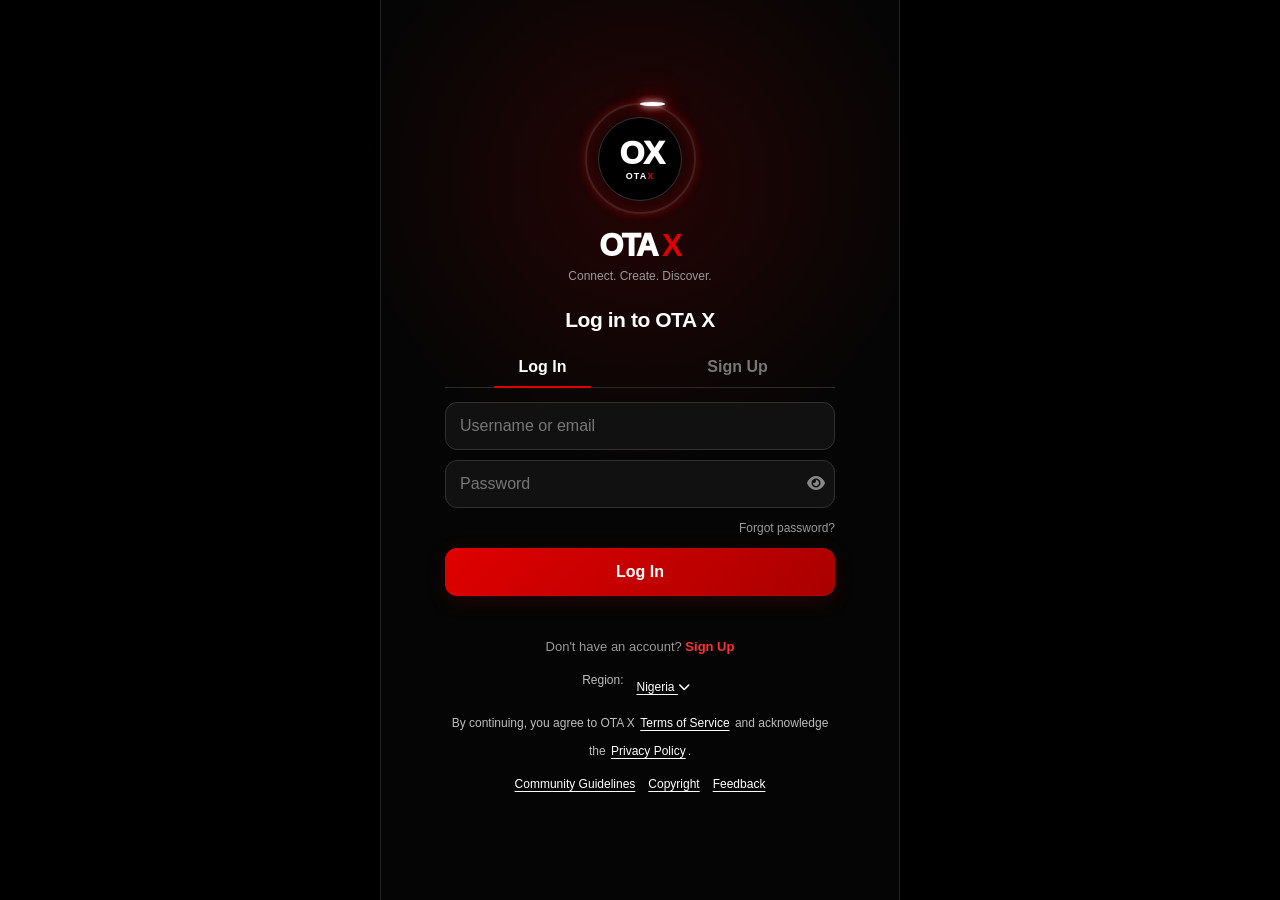
==== commit c98c0a9b: "Save OTA X frontend progress" ====
--- a/index.html
+++ b/index.html
@@ -41,8 +41,11 @@
 
                 <!-- OX -->
                 <div class="electric-logo-inner">
-                    <span class="ox-letter">O</span>
-                    <span class="ox-letter">X</span>
+                    <div class="ox-letters">
+                        <span class="ox-letter">O</span>
+                        <span class="ox-letter">X</span>
+                    </div>
+                    <div class="logo-mini-brand"><span>OTA</span><strong>X</strong></div>
                 </div>
 
             </div>
@@ -333,6 +336,10 @@
 
         <header class="top-header-bar">
 
+            <div class="home-brand-name" aria-label="OTA X">
+                <span>OTA</span><strong>X</strong>
+            </div>
+
             <div class="top-nav-links">
 
                 <button
--- a/style.css
+++ b/style.css
@@ -1,399 +1,2423 @@
-/* ==========================================
-   OTA X - TIKTOK-STYLE CORE & AUTH STYLES
-   ========================================== */
+/* =====================================================
+   OTA X — STYLE PART 1
+   Core + Login + Home
+   ===================================================== */
+
+:root {
+    --red: #e00000;
+    --red2: #ff3030;
+    --black: #050505;
+    --dark: #101010;
+    --card: #171717;
+    --card2: #222222;
+    --white: #ffffff;
+    --text: #f5f5f5;
+    --muted: #999999;
+    --border: #2b2b2b;
+}
 
 * {
     box-sizing: border-box;
     margin: 0;
     padding: 0;
-    font-family: -apple-system, BlinkMacSystemFont, "Segoe UI", Roboto, Helvetica, Arial, sans-serif;
-}
-
+    font-family:
+        -apple-system,
+        BlinkMacSystemFont,
+        "Segoe UI",
+        Roboto,
+        Arial,
+        sans-serif;
+}
+
+html,
 body {
-    background-color: #000000;
-    color: #ffffff;
-    display: flex;
-    justify-content: center;
-    align-items: center;
-    min-height: 100vh;
+    width: 100%;
+    height: 100%;
+}
+
+body {
+    background: #000;
+    color: var(--text);
+    overflow: hidden;
+}
+
+button,
+input,
+textarea {
+    font: inherit;
+}
+
+button {
+    cursor: pointer;
+}
+
+a {
+    color: inherit;
+    text-decoration: none;
 }
 
 .hidden {
     display: none !important;
 }
 
-/* App Wrapper Container */
-#main-app, #auth-screen {
-    width: 100%;
-    max-width: 480px;
+
+/* =====================================================
+   APP
+   ===================================================== */
+
+.app-container {
+    width: 100%;
+    max-width: 520px;
     height: 100vh;
-    max-height: 890px;
-    background: #121212;
+    min-height: 100vh;
+    margin: auto;
     position: relative;
+    overflow: hidden;
+    background: var(--black);
+}
+
+
+/* =====================================================
+   LOGIN / SIGNUP
+   ===================================================== */
+
+#auth-screen {
+    width: 100%;
+    height: 100%;
+    padding: 25px 22px;
+    display: flex;
+    flex-direction: column;
+    justify-content: center;
+    align-items: center;
+    text-align: center;
     overflow-y: auto;
+
+    background:
+        radial-gradient(
+            circle at 50% 20%,
+            rgba(224,0,0,.15),
+            transparent 38%
+        ),
+        #050505;
+}
+
+
+/* =====================================================
+   OTA X LOGO
+   ===================================================== */
+
+.auth-logo-container {
+    margin-bottom: 25px;
     display: flex;
     flex-direction: column;
-}
-
-/* TikTok-Style Auth Screen */
-#auth-screen {
-    padding: 40px 24px;
+    align-items: center;
+}
+
+.electric-ring-wrapper {
+    width: 115px;
+    height: 115px;
+    position: relative;
+    display: flex;
+    align-items: center;
     justify-content: center;
-    align-items: center;
-    text-align: center;
-}
-
-.auth-logo-container {
-    margin-bottom: 30px;
-}
-
-.auth-logo-container h1 {
-    font-size: 36px;
-    font-weight: 900;
-    letter-spacing: -1px;
-    color: #ffffff;
-}
-
-.auth-logo-container h1 span {
-    color: #ff3b5c;
-}
-
-.auth-logo-container p {
-    font-size: 14px;
+}
+
+.electric-ring {
+    position: absolute;
+    inset: 2px;
+    border-radius: 50%;
+    border: 2px solid rgba(255,255,255,.12);
+    box-shadow:
+        0 0 10px rgba(224,0,0,.4),
+        inset 0 0 12px rgba(224,0,0,.2);
+}
+
+.electric-ring::before {
+    content: "";
+    position: absolute;
+    width: 25px;
+    height: 4px;
+    left: 50%;
+    top: -3px;
+    border-radius: 50%;
+    background: #fff;
+    box-shadow:
+        0 0 7px #fff,
+        0 0 15px var(--red),
+        0 0 30px var(--red);
+    transform-origin: 0 58px;
+    animation: electricOrbit 2.2s linear infinite;
+}
+
+@keyframes electricOrbit {
+    from {
+        transform: rotate(0deg);
+    }
+
+    to {
+        transform: rotate(360deg);
+    }
+}
+
+.electric-logo-inner {
+    width: 84px;
+    height: 84px;
+    border-radius: 50%;
+    background: #000;
+    border: 1px solid #333;
+    display: flex;
+    justify-content: center;
+    align-items: center;
+    gap: 3px;
+    position: relative;
+    z-index: 2;
+}
+
+.ox-letter {
+    font-size: 32px;
+    font-weight: 950;
+    letter-spacing: -4px;
+    animation: oxColor 3s linear infinite;
+}
+
+.ox-letter:nth-child(2) {
+    animation-delay: 1.5s;
+}
+
+@keyframes oxColor {
+    0% {
+        color: #fff;
+        text-shadow: 0 0 5px #fff;
+    }
+
+    40% {
+        color: var(--red);
+        text-shadow: 0 0 18px var(--red);
+    }
+
+    75% {
+        color: #fff;
+    }
+
+    100% {
+        color: var(--red2);
+        text-shadow: 0 0 18px var(--red2);
+    }
+}
+
+.auth-brand-name {
+    margin-top: 12px;
+    font-size: 31px;
+    font-weight: 950;
+    letter-spacing: -2px;
+    animation: brandColor 4s linear infinite;
+}
+
+.auth-brand-name strong {
+    color: var(--red);
+}
+
+@keyframes brandColor {
+    0%, 100% {
+        color: #fff;
+    }
+
+    50% {
+        color: var(--red2);
+    }
+}
+
+.auth-tagline {
+    margin-top: 5px;
+    color: var(--muted);
+    font-size: 12px;
+}
+
+
+/* =====================================================
+   AUTH FORM
+   ===================================================== */
+
+.auth-body {
+    width: 100%;
+    max-width: 390px;
+}
+
+.auth-body h2 {
+    margin-bottom: 15px;
+    font-size: 21px;
+}
+
+.auth-main-tabs {
+    width: 100%;
+    display: flex;
+    margin-bottom: 14px;
+    border-bottom: 1px solid var(--border);
+}
+
+.auth-main-tab {
+    flex: 1;
+    padding: 11px;
+    border: 0;
+    background: transparent;
+    color: #777;
+    font-weight: 700;
+    position: relative;
+}
+
+.auth-main-tab.active {
+    color: #fff;
+}
+
+.auth-main-tab.active::after {
+    content: "";
+    position: absolute;
+    left: 25%;
+    right: 25%;
+    bottom: -1px;
+    height: 2px;
+    background: var(--red);
+}
+
+.auth-input {
+    width: 100%;
+    min-height: 48px;
+    margin-bottom: 10px;
+    padding: 12px 14px;
+    border: 1px solid var(--border);
+    border-radius: 9px;
+    outline: none;
+    background: var(--card);
+    color: #fff;
+}
+
+.auth-input::placeholder {
+    color: #777;
+}
+
+.auth-input:focus {
+    border-color: var(--red);
+}
+
+.password-field {
+    position: relative;
+}
+
+.password-field .auth-input {
+    padding-right: 45px;
+}
+
+.password-toggle {
+    position: absolute;
+    right: 10px;
+    top: 15px;
+    border: 0;
+    background: transparent;
     color: #888;
+}
+
+.phone-field {
+    display: flex;
+    gap: 6px;
+}
+
+.country-code-btn {
+    width: 88px;
+    height: 48px;
+    flex-shrink: 0;
+    border: 1px solid var(--border);
+    border-radius: 9px;
+    background: var(--card);
+    color: #fff;
+    display: flex;
+    align-items: center;
+    justify-content: center;
+    gap: 5px;
+}
+
+.phone-number-input {
+    flex: 1;
+}
+
+.region-selector {
+    width: 100%;
+    min-height: 48px;
+    margin-bottom: 9px;
+    padding: 0 14px;
+    border: 1px solid var(--border);
+    border-radius: 9px;
+    background: var(--card);
+    color: #fff;
+    display: flex;
+    justify-content: space-between;
+    align-items: center;
+}
+
+.region-selector span {
+    display: flex;
+    gap: 8px;
+    align-items: center;
+}
+
+.auth-btn {
+    width: 100%;
+    min-height: 48px;
+    margin-top: 7px;
+    border: 0;
+    border-radius: 9px;
+    background: var(--red);
+    color: #fff;
+    font-weight: 800;
+}
+
+.auth-btn:active {
+    transform: scale(.98);
+}
+
+.forgot-password-link {
+    width: 100%;
+    margin: 1px 0 6px;
+    border: 0;
+    background: transparent;
+    color: #999;
+    text-align: right;
+    font-size: 12px;
+}
+
+.auth-footer {
+    margin-top: 18px;
+    border: 0;
+    background: transparent;
+    color: #999;
+    font-size: 13px;
+}
+
+.auth-footer span {
+    color: var(--red2);
+    font-weight: 700;
+}
+
+.legal-footer-text {
+    width: 100%;
+    max-width: 390px;
+    margin-top: 16px;
+    color: #666;
+    font-size: 10px;
+    line-height: 1.7;
+}
+
+.legal-footer-text a {
+    color: #aaa;
+    text-decoration: underline;
+}
+
+.legal-region-row {
+    display: flex;
+    justify-content: center;
+    gap: 5px;
+    margin-bottom: 4px;
+}
+
+.interactive-country-link {
+    border: 0;
+    background: transparent;
+    color: #aaa;
+}
+
+.auth-legal-links {
+    display: flex;
+    justify-content: center;
+    flex-wrap: wrap;
+    gap: 9px;
     margin-top: 6px;
 }
 
-.auth-form-group {
-    width: 100%;
-    display: flex;
-    flex-direction: column;
-    gap: 12px;
-    margin-bottom: 20px;
-}
-
-.auth-input-field, #auth-input, #auth-password {
-    width: 100%;
-    height: 48px;
-    background: #1f1f1f;
-    border: 1px solid #333;
-    border-radius: 8px;
-    padding: 0 16px;
-    color: #fff;
-    font-size: 14px;
-    outline: none;
-    transition: border-color 0.2s;
-}
-
-.auth-input-field:focus, #auth-input:focus, #auth-password:focus {
-    border-color: #ff3b5c;
-}
-
-.auth-submit-btn {
-    width: 100%;
-    height: 48px;
-    background: #ff3b5c;
-    color: #fff;
-    border: none;
-    border-radius: 8px;
-    font-size: 15px;
-    font-weight: 700;
-    cursor: pointer;
-    margin-top: 10px;
-    transition: opacity 0.2s;
-}
-
-.auth-submit-btn:active {
-    opacity: 0.8;
-}
-
-.auth-switch-text {
-    font-size: 13px;
-    color: #aaa;
-    margin-top: 20px;
-    cursor: pointer;
-}
-
-.auth-switch-text span {
-    color: #ff3b5c;
-    font-weight: 600;
-}
-
-.forgot-password-link {
-    font-size: 13px;
-    color: #888;
-    background: none;
-    border: none;
-    cursor: pointer;
-    margin-top: 10px;
-}
-
-.forgot-password-link:hover {
-    color: #fff;
-}
-
-/* Feed & Content Layout */
+.auth-message {
+    min-height: 18px;
+    margin-top: 7px;
+    color: #ff5555;
+    font-size: 12px;
+}
+
+
+/* =====================================================
+   MAIN APP
+   ===================================================== */
+
+#main-app {
+    width: 100%;
+    height: 100vh;
+    position: relative;
+    overflow: hidden;
+    background: var(--black);
+}
+
 .app-tab {
-    flex: 1;
+    position: absolute;
+    inset: 0;
+    padding-bottom: 78px;
     overflow-y: auto;
-    position: relative;
-    padding-bottom: 70px;
-}
-
-.video-feed-item {
-    width: 100%;
-    height: 100%;
-    position: relative;
-    background: #1a1a1a;
-    display: flex;
-    flex-direction: column;
-    justify-content: flex-end;
-    padding: 20px;
-}
-
-.video-overlay-info {
-    z-index: 10;
-    margin-bottom: 20px;
-}
-
-.video-overlay-info h3 {
-    font-size: 16px;
-    margin-bottom: 6px;
-    color: #fff;
-}
-
-.video-overlay-info p {
-    font-size: 14px;
-    color: #ddd;
-    margin-bottom: 8px;
-}
-
-.sound-tag {
-    font-size: 12px;
-    color: #aaa;
-    display: flex;
-    align-items: center;
-    gap: 6px;
-}
-
-/* Right Action Bar */
-.right-action-bar {
-    position: absolute;
-    right: 15px;
-    bottom: 100px;
-    display: flex;
-    flex-direction: column;
-    align-items: center;
-    gap: 15px;
-    z-index: 10;
-}
-
-.action-item-wrapper {
-    display: flex;
-    flex-direction: column;
-    align-items: center;
-}
-
-.action-btn {
-    width: 45px;
-    height: 45px;
-    border-radius: 50%;
-    background: rgba(0, 0, 0, 0.4);
-    border: none;
-    color: #fff;
-    font-size: 18px;
-    cursor: pointer;
-    display: flex;
-    justify-content: center;
-    align-items: center;
-    transition: transform 0.2s;
-}
-
-.action-btn:active {
-    transform: scale(0.9);
-}
-
-.action-btn.active {
-    color: #ff3b5c;
-}
-
-.action-count {
-    font-size: 11px;
-    color: #fff;
-    margin-top: 4px;
-}
-
-/* Bottom Navigation */
-.bottom-nav {
-    position: absolute;
-    bottom: 0;
-    left: 0;
-    width: 100%;
-    height: 60px;
-    background: #000;
-    display: flex;
-    justify-content: space-around;
-    align-items: center;
-    border-top: 1px solid #222;
-    z-index: 100;
-}
-
-.bot-nav-btn {
-    background: none;
-    border: none;
-    color: #777;
-    font-size: 12px;
-    display: flex;
-    flex-direction: column;
-    align-items: center;
-    gap: 4px;
-    cursor: pointer;
-}
-
-.bot-nav-btn i {
-    font-size: 18px;
-}
-
-.bot-nav-btn.active {
-    color: #fff;
-}
-
-.bot-nav-btn.create-btn {
-    background: linear-gradient(135deg, #ff3b5c, #ff2a85);
-    color: #fff;
-    width: 38px;
-    height: 38px;
-    border-radius: 8px;
-    justify-content: center;
-    align-items: center;
-}
-
-/* Modals */
-.modal-container {
+    scrollbar-width: none;
+}
+
+.app-tab::-webkit-scrollbar {
+    display: none;
+}
+
+
+/* =====================================================
+   TOP FEED
+   ===================================================== */
+
+.top-header-bar {
     position: absolute;
     top: 0;
     left: 0;
+    right: 0;
+    height: 58px;
+    z-index: 50;
+    display: flex;
+    justify-content: center;
+    align-items: center;
+    background: linear-gradient(
+        to bottom,
+        rgba(0,0,0,.9),
+        transparent
+    );
+}
+
+.top-nav-links {
+    display: flex;
+    gap: 25px;
+}
+
+.top-nav-tab {
+    border: 0;
+    background: transparent;
+    color: #777;
+    padding: 10px 3px;
+    font-size: 15px;
+    font-weight: 700;
+}
+
+.top-nav-tab.active {
+    color: #fff;
+}
+
+.top-nav-tab.active::after {
+    content: "";
+    display: block;
+    width: 22px;
+    height: 2px;
+    margin: 4px auto 0;
+    background: #fff;
+}
+
+.top-search-btn {
+    position: absolute;
+    right: 13px;
+    top: 12px;
+    width: 35px;
+    height: 35px;
+    border: 0;
+    border-radius: 50%;
+    background: rgba(255,255,255,.1);
+    color: #fff;
+}
+
+
+/* =====================================================
+   STORIES
+   ===================================================== */
+
+.stories-section {
+    padding: 66px 12px 10px;
+}
+
+.section-heading {
+    display: flex;
+    justify-content: space-between;
+    align-items: center;
+    margin-bottom: 9px;
+}
+
+.section-heading h3 {
+    font-size: 15px;
+}
+
+.section-heading button {
+    border: 0;
+    background: transparent;
+    color: #999;
+    font-size: 12px;
+}
+
+.stories-list {
+    display: flex;
+    gap: 12px;
+    overflow-x: auto;
+    scrollbar-width: none;
+}
+
+.story-item {
+    min-width: 66px;
+    border: 0;
+    background: transparent;
+    color: #fff;
+    text-align: center;
+}
+
+.story-avatar {
+    width: 57px;
+    height: 57px;
+    margin: auto;
+    border: 2px solid var(--red);
+    border-radius: 50%;
+    background: var(--card);
+    display: flex;
+    align-items: center;
+    justify-content: center;
+}
+
+.story-item span {
+    display: block;
+    margin-top: 5px;
+    font-size: 10px;
+    white-space: nowrap;
+    overflow: hidden;
+    text-overflow: ellipsis;
+}
+
+
+/* =====================================================
+   POSTS
+   ===================================================== */
+
+.post-card {
+    padding: 13px 12px 16px;
+    border-top: 1px solid #181818;
+}
+
+.post-header {
+    display: flex;
+    justify-content: space-between;
+    align-items: center;
+}
+
+.post-user {
+    display: flex;
+    align-items: center;
+    gap: 9px;
+}
+
+.post-avatar {
+    width: 40px;
+    height: 40px;
+    border-radius: 50%;
+    background: var(--card2);
+    display: flex;
+    align-items: center;
+    justify-content: center;
+}
+
+.post-user-info {
+    display: flex;
+    flex-direction: column;
+}
+
+.post-user-info strong {
+    font-size: 13px;
+}
+
+.post-user-info span {
+    margin-top: 2px;
+    color: #777;
+    font-size: 11px;
+}
+
+.post-more-btn {
+    border: 0;
+    background: transparent;
+    color: #888;
+    padding: 8px;
+}
+
+.post-caption {
+    padding: 9px 2px;
+    font-size: 14px;
+    line-height: 1.45;
+}
+
+.hashtag {
+    color: var(--red2);
+}
+
+.post-media {
+    width: 100%;
+    min-height: 300px;
+    border-radius: 9px;
+    overflow: hidden;
+    background: #111;
+}
+
+.post-media-placeholder {
+    min-height: 300px;
+    display: flex;
+    flex-direction: column;
+    align-items: center;
+    justify-content: center;
+    background:
+        radial-gradient(
+            circle,
+            rgba(224,0,0,.15),
+            transparent 55%
+        ),
+        #111;
+}
+
+.ota-post-logo {
+    font-size: 45px;
+    font-weight: 950;
+    letter-spacing: -5px;
+}
+
+.post-media-placeholder p {
+    margin-top: 6px;
+    font-weight: 800;
+}
+
+.post-media-placeholder span {
+    margin-top: 3px;
+    color: #777;
+    font-size: 11px;
+}
+
+.post-sound {
+    width: 100%;
+    padding: 8px 2px;
+    border: 0;
+    background: transparent;
+    color: #aaa;
+    text-align: left;
+    font-size: 11px;
+}
+
+.post-actions {
+    display: flex;
+    align-items: center;
+    gap: 4px;
+}
+
+.post-action {
+    padding: 7px 5px;
+    border: 0;
+    background: transparent;
+    color: #aaa;
+    display: flex;
+    align-items: center;
+    gap: 4px;
+    font-size: 11px;
+}
+
+.post-action i {
+    font-size: 18px;
+}
+
+.post-action.active {
+    color: var(--red2);
+}
+ /* =====================================================
+    OTA X — STYLE PART 2
+    Create + Friends + Inbox + Profile + Modals
+    ===================================================== */
+
+/* =====================================================
+   FRIENDS
+   ===================================================== */
+
+.friends-page,
+.create-page,
+.inbox-page,
+.profile-page {
+    padding: 70px 14px 90px;
+}
+
+.page-title {
+    font-size: 24px;
+    font-weight: 900;
+    margin-bottom: 18px;
+}
+
+.friend-card {
+    display: flex;
+    align-items: center;
+    gap: 11px;
+    padding: 12px 0;
+    border-bottom: 1px solid #202020;
+}
+
+.friend-avatar {
+    width: 46px;
+    height: 46px;
+    border-radius: 50%;
+    background: #222;
+    display: flex;
+    align-items: center;
+    justify-content: center;
+}
+
+.friend-info {
+    flex: 1;
+}
+
+.friend-info strong {
+    display: block;
+    font-size: 14px;
+}
+
+.friend-info span {
+    display: block;
+    color: #777;
+    font-size: 11px;
+    margin-top: 3px;
+}
+
+.friend-button {
+    padding: 8px 13px;
+    border: 0;
+    border-radius: 7px;
+    background: var(--red);
+    color: #fff;
+    font-size: 11px;
+    font-weight: 700;
+}
+
+
+/* =====================================================
+   CREATE
+   ===================================================== */
+
+.create-page {
+    overflow-y: auto;
+}
+
+.create-options {
+    display: grid;
+    grid-template-columns: repeat(2, 1fr);
+    gap: 9px;
+}
+
+.create-option {
+    min-height: 72px;
+    padding: 12px;
+    border: 1px solid #292929;
+    border-radius: 10px;
+    background: var(--card);
+    color: #fff;
+    display: flex;
+    align-items: center;
+    gap: 10px;
+    text-align: left;
+}
+
+.create-option i {
+    font-size: 21px;
+    color: var(--red2);
+}
+
+.create-option strong {
+    display: block;
+    font-size: 13px;
+}
+
+.create-option small {
+    display: block;
+    margin-top: 3px;
+    color: #777;
+    font-size: 10px;
+}
+
+.create-editor {
+    margin-top: 15px;
+    padding: 13px;
+    border-radius: 10px;
+    background: var(--card);
+}
+
+.create-caption {
+    width: 100%;
+    min-height: 100px;
+    resize: vertical;
+    border: 0;
+    outline: 0;
+    background: transparent;
+    color: #fff;
+    font-size: 14px;
+}
+
+.create-caption::placeholder {
+    color: #777;
+}
+
+.media-preview {
+    width: 100%;
+    min-height: 150px;
+    margin: 10px 0;
+    border-radius: 9px;
+    background: #0b0b0b;
+    overflow: hidden;
+}
+
+.editor-tools {
+    display: flex;
+    gap: 7px;
+    overflow-x: auto;
+    padding: 8px 0;
+}
+
+.editor-tool {
+    flex-shrink: 0;
+    padding: 8px 11px;
+    border: 1px solid #303030;
+    border-radius: 7px;
+    background: #1e1e1e;
+    color: #ddd;
+    font-size: 11px;
+}
+
+.publish-btn {
+    width: 100%;
+    height: 46px;
+    margin-top: 10px;
+    border: 0;
+    border-radius: 8px;
+    background: var(--red);
+    color: #fff;
+    font-weight: 800;
+}
+
+.camera-tools {
+    display: flex;
+    justify-content: space-around;
+    padding: 14px 0 3px;
+}
+
+.camera-tool {
+    border: 0;
+    background: transparent;
+    color: #aaa;
+    font-size: 11px;
+}
+
+.camera-tool i {
+    display: block;
+    margin-bottom: 4px;
+    font-size: 19px;
+    color: #fff;
+}
+
+.record-button {
+    width: 65px;
+    height: 65px;
+    border-radius: 50%;
+    border: 5px solid #fff;
+    background: var(--red);
+}
+
+
+/* =====================================================
+   INBOX
+   ===================================================== */
+
+.inbox-tabs {
+    display: flex;
+    border-bottom: 1px solid #252525;
+    margin-bottom: 10px;
+}
+
+.inbox-tab {
+    flex: 1;
+    padding: 11px;
+    border: 0;
+    background: transparent;
+    color: #777;
+    font-weight: 700;
+}
+
+.inbox-tab.active {
+    color: #fff;
+    border-bottom: 2px solid var(--red);
+}
+
+.message-card {
+    display: flex;
+    align-items: center;
+    gap: 10px;
+    padding: 13px 2px;
+    border-bottom: 1px solid #202020;
+}
+
+.message-avatar {
+    width: 46px;
+    height: 46px;
+    border-radius: 50%;
+    background: #222;
+    display: flex;
+    align-items: center;
+    justify-content: center;
+}
+
+.message-info {
+    flex: 1;
+    min-width: 0;
+}
+
+.message-info strong {
+    display: block;
+    font-size: 13px;
+}
+
+.message-info p {
+    margin-top: 3px;
+    color: #777;
+    font-size: 11px;
+    white-space: nowrap;
+    overflow: hidden;
+    text-overflow: ellipsis;
+}
+
+.message-time {
+    color: #666;
+    font-size: 9px;
+}
+
+
+/* =====================================================
+   PROFILE
+   ===================================================== */
+
+.profile-header {
+    text-align: center;
+}
+
+.profile-avatar {
+    width: 90px;
+    height: 90px;
+    margin: 0 auto 10px;
+    border-radius: 50%;
+    background: #222;
+    border: 2px solid var(--red);
+    display: flex;
+    align-items: center;
+    justify-content: center;
+    font-size: 28px;
+}
+
+.profile-name {
+    font-size: 20px;
+    font-weight: 900;
+}
+
+.profile-username {
+    margin-top: 3px;
+    color: #777;
+    font-size: 12px;
+}
+
+.profile-bio {
+    max-width: 320px;
+    margin: 8px auto;
+    color: #aaa;
+    font-size: 12px;
+    line-height: 1.4;
+}
+
+.profile-stats {
+    display: flex;
+    justify-content: center;
+    gap: 32px;
+    margin: 18px 0;
+}
+
+.profile-stat strong {
+    display: block;
+    font-size: 17px;
+}
+
+.profile-stat span {
+    color: #777;
+    font-size: 10px;
+}
+
+.profile-actions {
+    display: flex;
+    gap: 8px;
+    justify-content: center;
+}
+
+.profile-btn {
+    min-width: 120px;
+    padding: 9px 15px;
+    border: 1px solid #333;
+    border-radius: 7px;
+    background: #1b1b1b;
+    color: #fff;
+    font-size: 12px;
+    font-weight: 700;
+}
+
+.profile-content-tabs {
+    display: flex;
+    margin-top: 22px;
+    border-bottom: 1px solid #252525;
+}
+
+.profile-content-tab {
+    flex: 1;
+    padding: 12px;
+    border: 0;
+    background: transparent;
+    color: #777;
+}
+
+.profile-content-tab.active {
+    color: #fff;
+    border-bottom: 2px solid var(--red);
+}
+
+.profile-grid {
+    display: grid;
+    grid-template-columns: repeat(3, 1fr);
+    gap: 2px;
+    margin-top: 3px;
+}
+
+.profile-grid-item {
+    aspect-ratio: 1;
+    background: #181818;
+}
+
+
+/* =====================================================
+   BOTTOM NAVIGATION
+   ===================================================== */
+
+.bottom-nav {
+    position: absolute;
+    left: 0;
+    right: 0;
+    bottom: 0;
+    height: 66px;
+    z-index: 100;
+    display: flex;
+    justify-content: space-around;
+    align-items: center;
+    background: rgba(5,5,5,.97);
+    border-top: 1px solid #242424;
+}
+
+.bot-nav-btn {
+    position: relative;
+    min-width: 50px;
+    border: 0;
+    background: transparent;
+    color: #777;
+    font-size: 10px;
+    display: flex;
+    flex-direction: column;
+    align-items: center;
+    gap: 3px;
+}
+
+.bot-nav-btn i {
+    font-size: 19px;
+}
+
+.bot-nav-btn.active {
+    color: #fff;
+}
+
+.bot-nav-btn.active i {
+    color: var(--red2);
+}
+
+.bot-nav-btn.create-btn {
+    width: 43px;
+    height: 34px;
+    min-width: 43px;
+    border-radius: 8px;
+    background: #fff;
+    color: #000;
+    justify-content: center;
+}
+
+.bot-nav-btn.create-btn i {
+    font-size: 21px;
+}
+
+
+/* =====================================================
+   SEARCH
+   ===================================================== */
+
+.search-box {
+    display: flex;
+    align-items: center;
+    gap: 8px;
+    padding: 10px;
+    border-radius: 9px;
+    background: #191919;
+    border: 1px solid #292929;
+}
+
+.search-box input {
+    flex: 1;
+    border: 0;
+    outline: 0;
+    background: transparent;
+    color: #fff;
+}
+
+.search-box i {
+    color: #777;
+}
+
+.search-result {
+    display: flex;
+    align-items: center;
+    gap: 10px;
+    padding: 12px 2px;
+    border-bottom: 1px solid #222;
+}
+
+
+/* =====================================================
+   MODALS
+   ===================================================== */
+
+.modal {
+    position: absolute;
+    inset: 0;
+    z-index: 500;
+    background: rgba(0,0,0,.78);
+    display: flex;
+    align-items: flex-end;
+    justify-content: center;
+}
+
+.modal-content {
+    width: 100%;
+    max-height: 88%;
+    overflow-y: auto;
+    padding: 18px;
+    border-radius: 18px 18px 0 0;
+    background: #181818;
+    border-top: 1px solid #333;
+}
+
+.modal-header {
+    display: flex;
+    justify-content: space-between;
+    align-items: center;
+    margin-bottom: 15px;
+}
+
+.modal-header h3 {
+    font-size: 17px;
+}
+
+.close-modal {
+    width: 32px;
+    height: 32px;
+    border: 0;
+    border-radius: 50%;
+    background: #292929;
+    color: #fff;
+}
+
+.country-list {
+    display: flex;
+    flex-direction: column;
+}
+
+.country-option {
+    width: 100%;
+    padding: 12px 4px;
+    border: 0;
+    border-bottom: 1px solid #242424;
+    background: transparent;
+    color: #fff;
+    text-align: left;
+}
+
+.country-option span {
+    margin-right: 8px;
+}
+
+
+/* =====================================================
+   COMMENTS
+   ===================================================== */
+
+.comments-modal {
+    max-height: 90%;
+}
+
+.comments-list {
+    min-height: 150px;
+    max-height: 45vh;
+    overflow-y: auto;
+}
+
+.comment-item {
+    display: flex;
+    gap: 9px;
+    padding: 10px 0;
+}
+
+.comment-avatar {
+    width: 34px;
+    height: 34px;
+    flex-shrink: 0;
+    border-radius: 50%;
+    background: #292929;
+}
+
+.comment-body {
+    flex: 1;
+}
+
+.comment-body strong {
+    font-size: 12px;
+}
+
+.comment-body p {
+    margin-top: 3px;
+    color: #ccc;
+    font-size: 12px;
+    line-height: 1.4;
+}
+
+.comment-composer {
+    display: flex;
+    align-items: center;
+    gap: 7px;
+    margin-top: 12px;
+    padding-top: 10px;
+    border-top: 1px solid #292929;
+}
+
+.comment-composer input {
+    flex: 1;
+    min-width: 0;
+    height: 42px;
+    padding: 0 12px;
+    border: 1px solid #303030;
+    border-radius: 21px;
+    outline: none;
+    background: #222;
+    color: #fff;
+}
+
+.comment-icon-btn,
+.send-comment-btn {
+    width: 40px;
+    height: 40px;
+    flex-shrink: 0;
+    border: 0;
+    border-radius: 50%;
+    background: #252525;
+    color: #fff;
+}
+
+.send-comment-btn {
+    background: var(--red);
+}
+
+
+/* =====================================================
+   REPOST + SHARE
+   ===================================================== */
+
+.repost-options,
+.share-options {
+    display: flex;
+    flex-direction: column;
+    gap: 8px;
+}
+
+.repost-option,
+.share-option {
+    width: 100%;
+    padding: 13px;
+    border: 1px solid #292929;
+    border-radius: 9px;
+    background: #202020;
+    color: #fff;
+    text-align: left;
+}
+
+.repost-option i,
+.share-option i {
+    margin-right: 8px;
+    color: var(--red2);
+}
+
+
+/* =====================================================
+   SETTINGS DRAWER
+   ===================================================== */
+
+.drawer-content {
     width: 100%;
     height: 100%;
-    background: rgba(0, 0, 0, 0.85);
-    z-index: 200;
+    overflow-y: auto;
+    padding: 20px 15px 90px;
+    background: #0d0d0d;
+}
+
+.settings-list {
+    margin-top: 12px;
+}
+
+.settings-item {
+    width: 100%;
+    min-height: 50px;
+    padding: 12px 4px;
+    border: 0;
+    border-bottom: 1px solid #222;
+    background: transparent;
+    color: #eee;
+    display: flex;
+    align-items: center;
+    gap: 12px;
+    text-align: left;
+}
+
+.settings-item i {
+    width: 22px;
+    color: #aaa;
+    text-align: center;
+}
+
+.settings-item span {
+    flex: 1;
+}
+
+.settings-item.danger {
+    color: #ff4444;
+}
+
+
+/* =====================================================
+   VERIFICATION / PASSWORD
+   ===================================================== */
+
+.verification-code-input {
+    width: 100%;
+    height: 52px;
+    margin: 12px 0;
+    border: 1px solid #333;
+    border-radius: 9px;
+    background: #222;
+    color: #fff;
+    text-align: center;
+    font-size: 22px;
+    letter-spacing: 7px;
+    outline: none;
+}
+
+.reset-input {
+    width: 100%;
+    height: 46px;
+    margin-bottom: 9px;
+    padding: 0 12px;
+    border: 1px solid #333;
+    border-radius: 8px;
+    background: #222;
+    color: #fff;
+    outline: none;
+}
+
+
+/* =====================================================
+   TOAST + LOADING
+   ===================================================== */
+
+.toast {
+    position: absolute;
+    left: 50%;
+    bottom: 82px;
+    z-index: 1000;
+    max-width: 85%;
+    padding: 11px 16px;
+    border-radius: 8px;
+    background: #fff;
+    color: #000;
+    font-size: 12px;
+    font-weight: 700;
+    transform: translateX(-50%);
+    box-shadow: 0 5px 25px rgba(0,0,0,.4);
+}
+
+.global-loading {
+    position: absolute;
+    inset: 0;
+    z-index: 2000;
+    background: rgba(0,0,0,.75);
     display: flex;
     justify-content: center;
     align-items: center;
 }
 
-.modal-content {
-    background: #1c1c1c;
-    width: 90%;
-    max-width: 400px;
-    padding: 20px;
-    border-radius: 12px;
-    position: relative;
-}
-
-
-/* ==========================================
-   REAL-TIME PLATFORM ENHANCEMENTS
-   ========================================== */
-
-.live-badge {
-    background: #ff3b5c;
-    color: #fff;
-    font-size: 10px;
-    font-weight: 800;
-    padding: 2px 8px;
-    border-radius: 4px;
-    text-transform: uppercase;
-    letter-spacing: 0.5px;
-    animation: livePulse 1.5s infinite;
-}
-
-@keyframes livePulse {
-    0% { opacity: 1; }
-    50% { opacity: 0.4; }
-    100% { opacity: 1; }
-}
+.loading-spinner {
+    width: 38px;
+    height: 38px;
+    border: 3px solid #333;
+    border-top-color: var(--red);
+    border-radius: 50%;
+    animation: spin .8s linear infinite;
+}
+
+@keyframes spin {
+    to {
+        transform: rotate(360deg);
+    }
+}
+
+
+/* =====================================================
+   ONLINE / LIVE / NOTIFICATIONS
+   ===================================================== */
 
 .online-indicator {
     position: absolute;
-    bottom: 2px;
-    right: 2px;
-    width: 12px;
-    height: 12px;
-    background: #00ffcc;
+    right: 0;
+    bottom: 0;
+    width: 11px;
+    height: 11px;
     border: 2px solid #000;
     border-radius: 50%;
-}
-
-.chat-stream-container {
-    display: flex;
-    flex-direction: column;
-    gap: 10px;
-    max-height: 300px;
-    overflow-y: auto;
-    padding: 10px 0;
-}
-
-.chat-message-bubble {
-    background: rgba(255, 255, 255, 0.06);
-    border: 1px solid rgba(255, 255, 255, 0.08);
-    padding: 10px 14px;
-    border-radius: 12px;
-    font-size: 13px;
-    line-height: 1.4;
-    animation: fadeInUp 0.3s ease-out;
-}
-
-.chat-message-bubble .chat-user {
-    font-weight: 700;
-    color: #00f2fe;
-    margin-right: 6px;
-}
-
-@keyframes fadeInUp {
-    from { opacity: 0; transform: translateY(10px); }
-    to { opacity: 1; transform: translateY(0); }
-}
-
-@keyframes floatUp {
-    0% { transform: translateY(0) scale(0.6); opacity: 1; }
-    50% { transform: translateY(-100px) scale(1.2); opacity: 0.8; }
-    100% { transform: translateY(-220px) scale(1); opacity: 0; }
-}
-
-.floating-heart {
-    position: absolute;
-    bottom: 80px;
-    right: 24px;
-    color: #ff3b5c;
-    font-size: 24px;
-    pointer-events: none;
-    animation: floatUp 2s cubic-bezier(0.25, 1, 0.5, 1) forwards;
-    z-index: 50;
+    background: #00d26a;
+}
+
+.live-badge {
+    padding: 3px 7px;
+    border-radius: 4px;
+    background: var(--red);
+    color: #fff;
+    font-size: 9px;
+    font-weight: 800;
 }
 
 .notification-dot {
     position: absolute;
-    top: -2px;
-    right: -2px;
+    top: 0;
+    right: 3px;
     width: 8px;
     height: 8px;
-    background: #ff3b5c;
     border-radius: 50%;
-}
-
-.upload-progress-container {
-    width: 100%;
+    background: var(--red);
+}
+
+
+/* =====================================================
+   LIGHT MODE
+   ===================================================== */
+
+body.light-mode {
+    background: #f3f3f3;
+    color: #111;
+}
+
+body.light-mode .app-container,
+body.light-mode #main-app {
+    background: #fff;
+}
+
+body.light-mode .top-header-bar {
+    background: linear-gradient(
+        to bottom,
+        rgba(255,255,255,.95),
+        transparent
+    );
+}
+
+body.light-mode .top-nav-tab {
+    color: #888;
+}
+
+body.light-mode .top-nav-tab.active {
+    color: #111;
+}
+
+body.light-mode .post-card {
+    border-color: #e5e5e5;
+}
+
+body.light-mode .post-user-info strong,
+body.light-mode .post-caption,
+body.light-mode .post-action,
+body.light-mode .section-heading h3 {
+    color: #111;
+}
+
+body.light-mode .post-user-info span,
+body.light-mode .post-sound,
+body.light-mode .post-action {
+    color: #777;
+}
+
+body.light-mode .bottom-nav {
+    background: rgba(255,255,255,.97);
+    border-color: #ddd;
+}
+
+body.light-mode .bot-nav-btn {
+    color: #777;
+}
+
+body.light-mode .bot-nav-btn.active {
+    color: #111;
+}
+
+body.light-mode .create-option,
+body.light-mode .create-editor,
+body.light-mode .search-box,
+body.light-mode .friend-card,
+body.light-mode .message-card {
+    background: #f7f7f7;
+    border-color: #ddd;
+    color: #111;
+}
+
+body.light-mode .create-option,
+body.light-mode .create-option strong,
+body.light-mode .message-info strong,
+body.light-mode .friend-info strong {
+    color: #111;
+}
+
+body.light-mode .create-caption,
+body.light-mode .search-box input {
+    color: #111;
+}
+
+body.light-mode .modal-content,
+body.light-mode .drawer-content {
+    background: #fff;
+    color: #111;
+}
+
+body.light-mode .settings-item {
+    color: #111;
+    border-color: #e5e5e5;
+}
+
+body.light-mode .country-option {
+    color: #111;
+    border-color: #e5e5e5;
+}
+
+
+/* =====================================================
+   SMALL SCREENS
+   ===================================================== */
+
+@media (max-width: 360px) {
+    #auth-screen {
+        padding: 18px 14px;
+    }
+
+    .electric-ring-wrapper {
+        width: 95px;
+        height: 95px;
+    }
+
+    .electric-logo-inner {
+        width: 70px;
+        height: 70px;
+    }
+
+    .ox-letter {
+        font-size: 26px;
+    }
+
+    .auth-brand-name {
+        font-size: 27px;
+    }
+
+    .top-nav-links {
+        gap: 17px;
+    }
+
+    .profile-stats {
+        gap: 20px;
+    }
+}
+
+
+/* =====================================================
+   DESKTOP
+   ===================================================== */
+
+@media (min-width: 700px) {
+    .app-container {
+        border-left: 1px solid #222;
+        border-right: 1px solid #222;
+    }
+   }
+
+/* =====================================================
+   OTA X PREMIUM MOBILE DESIGN
+   Preserves the existing logo and brand colours.
+   ===================================================== */
+
+:root {
+    --otax-red: #e00000;
+    --otax-red-bright: #ff3030;
+    --otax-black: #050505;
+    --otax-panel: #111111;
+    --otax-border: rgba(255,255,255,.09);
+}
+
+html {
+    background: #000;
+    -webkit-text-size-adjust: 100%;
+}
+
+body {
+    background: #000;
+    color: #fff;
+    overscroll-behavior: none;
+    -webkit-tap-highlight-color: transparent;
+}
+
+button {
+    touch-action: manipulation;
+    -webkit-tap-highlight-color: transparent;
+}
+
+button:focus-visible,
+a:focus-visible,
+input:focus-visible,
+textarea:focus-visible {
+    outline: 2px solid var(--otax-red-bright);
+    outline-offset: 3px;
+}
+
+.app-container {
+    background: var(--otax-black);
+    isolation: isolate;
+}
+
+#main-app {
+    background: var(--otax-black);
+}
+
+.app-tab {
+    overscroll-behavior-y: contain;
+    -webkit-overflow-scrolling: touch;
+}
+
+.top-header-bar {
+    min-height: 58px;
+    background: linear-gradient(
+        180deg,
+        rgba(0,0,0,.96) 0%,
+        rgba(0,0,0,.65) 65%,
+        transparent 100%
+    );
+    backdrop-filter: blur(8px);
+    -webkit-backdrop-filter: blur(8px);
+}
+
+.top-nav-links {
+    gap: 24px;
+}
+
+.top-nav-tab {
+    font-size: 15px;
+    letter-spacing: .1px;
+    transition: color .2s ease;
+}
+
+.top-nav-tab.active {
+    color: #fff;
+}
+
+.top-nav-tab.active::after {
+    width: 24px;
+    height: 3px;
+    border-radius: 4px;
+    background: var(--otax-red);
+}
+
+.top-search-btn,
+.header-icon-btn {
+    transition: background .2s ease, transform .2s ease;
+}
+
+.top-search-btn:active,
+.header-icon-btn:active {
+    transform: scale(.92);
+}
+
+.stories-list {
+    padding-bottom: 5px;
+}
+
+.story-avatar {
+    border-color: var(--otax-red);
+    box-shadow: 0 0 0 2px rgba(224,0,0,.12);
+}
+
+.post-card {
+    position: relative;
+    overflow: hidden;
+    background: #080808;
+    border-top: 1px solid var(--otax-border);
+}
+
+.post-media {
+    overflow: hidden;
+    background:
+        radial-gradient(
+            circle at 50% 40%,
+            rgba(224,0,0,.13),
+            transparent 48%
+        ),
+        #101010;
+}
+
+.post-media-placeholder {
+    background:
+        radial-gradient(
+            ellipse at 50% 40%,
+            rgba(224,0,0,.16),
+            transparent 60%
+        ),
+        linear-gradient(145deg, #151515, #050505 72%);
+}
+
+.ota-post-logo {
+    text-shadow:
+        0 0 12px rgba(224,0,0,.45),
+        0 0 30px rgba(224,0,0,.16);
+}
+
+.post-caption {
+    color: #fff;
+    line-height: 1.55;
+    overflow-wrap: anywhere;
+}
+
+.hashtag {
+    color: #ff4a4a;
+    font-weight: 650;
+}
+
+.post-sound {
+    max-width: 85%;
+    border-radius: 30px;
+    color: #f5f5f5;
+}
+
+.post-actions {
+    gap: 15px;
+}
+
+.post-action {
+    transition: transform .18s ease, color .18s ease;
+}
+
+.post-action:active {
+    transform: scale(.9);
+}
+
+.post-action.active,
+.like-btn.active {
+    color: var(--otax-red-bright);
+}
+
+.bottom-nav {
+    border-top: 1px solid rgba(255,255,255,.09);
+    background: rgba(5,5,5,.97);
+    backdrop-filter: blur(18px);
+    -webkit-backdrop-filter: blur(18px);
+    padding-bottom: env(safe-area-inset-bottom, 0px);
+}
+
+.bot-nav-btn {
+    transition: color .18s ease, transform .18s ease;
+}
+
+.bot-nav-btn.active {
+    color: #fff;
+}
+
+.bot-nav-btn.active i {
+    color: var(--otax-red-bright);
+}
+
+.auth-body h2 {
+    letter-spacing: -.45px;
+}
+
+.auth-input,
+.region-selector,
+.country-code-btn {
+    border-radius: 12px;
+    background: #111;
+    border-color: #303030;
+    transition: border-color .2s ease, background .2s ease;
+}
+
+.auth-input:focus {
+    background: #151515;
+    border-color: var(--otax-red);
+    box-shadow: 0 0 0 3px rgba(224,0,0,.1);
+}
+
+.auth-btn {
+    border-radius: 12px;
+    background: linear-gradient(135deg, #e00000, #a90000);
+    box-shadow: 0 5px 20px rgba(224,0,0,.15);
+    transition: transform .18s ease, filter .18s ease;
+}
+
+.auth-btn:active {
+    transform: scale(.985);
+    filter: brightness(.9);
+}
+
+.auth-main-tab.active::after {
+    border-radius: 5px;
+}
+
+.page-header {
+    padding-top: max(20px, env(safe-area-inset-top, 0px));
+}
+
+.empty-state,
+.empty-feed {
+    color: #aaa;
+}
+
+@media (max-width: 520px) {
+    .app-container {
+        width: 100%;
+        max-width: none;
+        height: 100vh;
+        height: 100dvh;
+        min-height: 0;
+        margin: 0;
+    }
+
+    #main-app {
+        height: 100vh;
+        height: 100dvh;
+    }
+
+    .app-tab {
+        padding-bottom: calc(78px + env(safe-area-inset-bottom, 0px));
+    }
+
+    .bottom-nav {
+        height: calc(66px + env(safe-area-inset-bottom, 0px));
+        padding-bottom: env(safe-area-inset-bottom, 0px);
+    }
+
+    #auth-screen {
+        min-height: 100%;
+        padding:
+            max(20px, env(safe-area-inset-top, 0px))
+            20px
+            max(20px, env(safe-area-inset-bottom, 0px));
+    }
+
+    .auth-logo-container {
+        margin-bottom: 22px;
+    }
+
+    .auth-body {
+        max-width: 420px;
+    }
+
+    .auth-input,
+    .auth-btn,
+    .region-selector {
+        min-height: 49px;
+    }
+
+    .page-header {
+        padding-left: 17px;
+        padding-right: 17px;
+    }
+}
+
+@media (prefers-reduced-motion: reduce) {
+    *,
+    *::before,
+    *::after {
+        scroll-behavior: auto !important;
+        animation-duration: .01ms !important;
+        animation-iteration-count: 1 !important;
+        transition-duration: .01ms !important;
+    }
+}
+
+
+/* =====================================================
+   OTA X — IMMERSIVE FULL-SCREEN FEED
+   Original logo and brand colours remain unchanged.
+   ===================================================== */
+
+#main-app > .top-header-bar {
+    z-index: 120;
+}
+
+#feed-tab {
+    padding: 0;
+    padding-bottom: 66px;
+    overflow-y: auto;
+    overscroll-behavior-y: contain;
+    scroll-snap-type: y mandatory;
+    scrollbar-width: none;
+    background: #000;
+}
+
+#feed-tab::-webkit-scrollbar,
+#posts-feed::-webkit-scrollbar {
+    display: none;
+}
+
+#feed-tab > .stories-section {
+    display: none;
+}
+
+#posts-feed {
+    display: block;
+    width: 100%;
+    margin: 0;
+    padding: 0;
+}
+
+#posts-feed > .post-card {
+    position: relative;
+    display: block;
+    width: 100%;
+    height: calc(100vh - 66px);
+    height: calc(100dvh - 66px);
+    min-height: 420px;
+    margin: 0;
+    padding: 0;
+    overflow: hidden;
+    isolation: isolate;
+    border: 0;
+    border-radius: 0;
+    background: #080808;
+    scroll-snap-align: start;
+    scroll-snap-stop: always;
+}
+
+#posts-feed > .post-card > .post-media {
+    position: absolute;
+    inset: 0;
+    z-index: -2;
+    width: 100%;
+    height: 100%;
+    min-height: 0;
+    margin: 0;
+    overflow: hidden;
+    border-radius: 0;
+    background: #080808;
+}
+
+#posts-feed .post-media-placeholder {
+    width: 100%;
+    height: 100%;
+    min-height: 0;
+    background:
+        radial-gradient(
+            ellipse at 50% 42%,
+            rgba(224, 0, 0, .20),
+            transparent 58%
+        ),
+        linear-gradient(160deg, #171010 0%, #080808 54%, #000 100%);
+}
+
+#posts-feed .post-media-placeholder p {
+    color: #fff;
+    font-size: 20px;
+    letter-spacing: .5px;
+}
+
+#posts-feed .post-media-placeholder span {
+    color: #bbb;
+    font-size: 12px;
+}
+
+#posts-feed > .post-card::after {
+    content: "";
+    position: absolute;
+    inset: 0;
+    z-index: -1;
+    pointer-events: none;
+    background: linear-gradient(
+        to bottom,
+        rgba(0, 0, 0, .44) 0%,
+        transparent 23%,
+        transparent 48%,
+        rgba(0, 0, 0, .28) 66%,
+        rgba(0, 0, 0, .86) 100%
+    );
+}
+
+#posts-feed > .post-card > .post-header {
+    position: absolute;
+    top: 70px;
+    left: 14px;
+    right: 56px;
+    z-index: 3;
+    min-width: 0;
+}
+
+#posts-feed .post-user {
+    min-width: 0;
+    gap: 10px;
+}
+
+#posts-feed .post-avatar {
+    flex-shrink: 0;
+    width: 42px;
+    height: 42px;
+    border: 1px solid rgba(255,255,255,.35);
     background: #181818;
+    box-shadow: 0 2px 12px rgba(0,0,0,.3);
+}
+
+#posts-feed .post-user-info {
+    min-width: 0;
+    text-shadow: 0 1px 5px #000;
+}
+
+#posts-feed .post-user-info strong {
+    font-size: 14px;
+    color: #fff;
+}
+
+#posts-feed .post-user-info span {
+    color: #ddd;
+    font-size: 12px;
+}
+
+#posts-feed .post-more-btn {
+    color: #fff;
+}
+
+#posts-feed > .post-card > .post-caption {
+    position: absolute;
+    left: 14px;
+    right: 70px;
+    bottom: 105px;
+    z-index: 3;
+    max-height: 24%;
+    padding: 8px 0;
+    overflow: auto;
+    color: #fff;
+    font-size: 14px;
+    line-height: 1.5;
+    overflow-wrap: anywhere;
+    text-shadow: 0 1px 5px rgba(0,0,0,.9);
+    scrollbar-width: none;
+}
+
+#posts-feed > .post-card > .post-caption::-webkit-scrollbar {
+    display: none;
+}
+
+#posts-feed .hashtag {
+    color: #ff5555;
+    font-weight: 700;
+}
+
+#posts-feed > .post-card > .post-sound {
+    position: absolute;
+    left: 14px;
+    right: 72px;
+    bottom: 76px;
+    z-index: 4;
+    width: auto;
+    padding: 8px 0;
+    overflow: hidden;
+    color: #fff;
+    font-size: 12px;
+    text-overflow: ellipsis;
+    white-space: nowrap;
+    text-shadow: 0 1px 5px #000;
+}
+
+#posts-feed > .post-card > .post-actions {
+    position: absolute;
+    right: 10px;
+    bottom: 78px;
+    z-index: 5;
+    display: flex;
+    flex-direction: column;
+    align-items: center;
+    gap: 18px;
+    width: 48px;
+}
+
+#posts-feed > .post-card > .post-actions > .post-action {
+    display: flex;
+    flex-direction: column;
+    align-items: center;
+    justify-content: center;
+    gap: 5px;
+    min-width: 44px;
+    min-height: 44px;
+    padding: 3px;
+    color: #fff;
+    font-size: 11px;
+    font-weight: 650;
+    text-shadow: 0 1px 5px #000;
+}
+
+#posts-feed > .post-card > .post-actions > .post-action i {
+    font-size: 25px;
+    filter: drop-shadow(0 2px 4px rgba(0,0,0,.45));
+}
+
+#posts-feed > .post-card > .post-actions > .post-action.active,
+#posts-feed > .post-card > .post-actions > .post-action.like-btn.active {
+    color: #ff3030;
+}
+
+#posts-feed > .post-card > .post-actions > .post-action span {
+    color: #fff;
+    font-size: 11px;
+}
+
+#posts-feed > .post-card > .post-actions > .post-action:active {
+    transform: scale(.9);
+}
+
+#feed-tab > #feed-loading,
+#feed-tab > #empty-feed {
+    padding: 28px 18px;
+    color: #fff;
+    text-align: center;
+    background: #080808;
+}
+
+#feed-tab > #empty-feed i {
+    color: #ff3030;
+    font-size: 30px;
+    margin-bottom: 12px;
+}
+
+#main-app > .bottom-nav {
+    z-index: 150;
+    height: 66px;
+    background: rgba(5,5,5,.97);
+    border-top: 1px solid rgba(255,255,255,.1);
+}
+
+@media (max-width: 520px) {
+    #feed-tab {
+        padding-bottom: calc(66px + env(safe-area-inset-bottom, 0px));
+    }
+
+    #posts-feed > .post-card {
+        height: calc(100vh - 66px);
+        height: calc(100dvh - 66px - env(safe-area-inset-bottom, 0px));
+        min-height: 420px;
+    }
+
+    #posts-feed > .post-card > .post-header {
+        top: max(70px, calc(env(safe-area-inset-top, 0px) + 58px));
+    }
+
+    #posts-feed > .post-card > .post-caption {
+        bottom: 105px;
+        max-height: 25%;
+    }
+
+    #posts-feed > .post-card > .post-sound {
+        bottom: 76px;
+    }
+
+    #posts-feed > .post-card > .post-actions {
+        right: 8px;
+        bottom: 78px;
+        gap: 16px;
+    }
+}
+
+
+/* OTA X logo: OX above small OTAx inside the circle */
+.electric-logo-inner {
+    flex-direction: column;
+    gap: 0;
+}
+
+.ox-letters {
+    display: flex;
+    align-items: center;
+    justify-content: center;
+    gap: 3px;
+    line-height: 1;
+}
+
+.logo-mini-brand {
+    margin-top: 3px;
+    font-size: 9px;
+    line-height: 1;
+    font-weight: 900;
+    letter-spacing: 1px;
+    animation: brandColor 4s linear infinite;
+}
+
+.logo-mini-brand strong {
+    color: var(--red);
+}
+
+/* OTA X animated brand in the home feed header */
+.top-header-bar {
+    display: flex;
+    justify-content: center;
+    padding: 0 52px 0 14px;
+    box-sizing: border-box;
+}
+
+.home-brand-name {
+    position: absolute;
+    left: 14px;
+    top: 19px;
+    z-index: 2;
+    display: inline-flex;
+    align-items: center;
+    white-space: nowrap;
+    font-size: 16px;
+    line-height: 1;
+    font-weight: 900;
+    letter-spacing: -0.5px;
+    color: #fff;
+    animation: brandColor 4s linear infinite;
+}
+
+.home-brand-name strong {
+    color: var(--otax-red, #e5092a);
+    font-weight: 950;
+}
+
+.top-nav-links {
+    gap: clamp(8px, 3vw, 20px);
+    margin-left: 42px;
+}
+
+.top-nav-tab {
+    padding-left: 2px;
+    padding-right: 2px;
+    font-size: clamp(12px, 3.5vw, 15px);
+}
+
+.top-search-btn {
+    right: 10px;
+}
+
+/* OTA X login legal links: readable and easy to tap */
+.legal-footer-text {
+    color: #bdbdbd;
+    font-size: 12px;
+    line-height: 1.8;
+}
+
+.legal-footer-text a,
+.interactive-country-link {
+    color: #fff;
+    text-decoration: underline;
+    text-underline-offset: 3px;
+}
+
+.legal-footer-text a {
+    display: inline-block;
+    padding: 3px 2px;
+}
+
+.interactive-country-link {
+    min-height: 36px;
+    padding: 6px 8px;
+    font-size: inherit;
+}
+
+.legal-footer-text a:focus-visible,
+.interactive-country-link:focus-visible,
+.country-code-btn:focus-visible,
+.region-selector:focus-visible,
+.country-option:focus-visible {
+    outline: 2px solid #ff334f;
+    outline-offset: 3px;
+}
+
+.country-option[hidden] {
+    display: none !important;
+}
+
+#country-modal {
+    z-index: 10000;
+}
+
+#country-modal .modal-content {
+    max-height: 85dvh;
+    overflow-y: auto;
+}
+
+.country-list {
+    max-height: 55dvh;
+    overflow-y: auto;
+    overscroll-behavior: contain;
+}
+
+/* OTA X media upload preview */
+.media-preview:not(.hidden) {
+    display: flex;
+    flex-direction: column;
+    align-items: stretch;
+    gap: 10px;
+    padding: 12px;
+    box-sizing: border-box;
+}
+
+.media-preview img,
+.media-preview video {
+    display: block;
+    width: 100%;
+    max-height: 420px;
+    object-fit: contain;
     border-radius: 8px;
-    height: 6px;
-    overflow: hidden;
-    margin-top: 8px;
-}
-
-.upload-progress-bar {
-    width: 0%;
-    height: 100%;
-    background: linear-gradient(90deg, #ff3b5c, #00ffcc);
-    transition: width 0.3s ease;
-}
+    background: #000;
+}
+
+.media-preview-label {
+    color: #ddd;
+    font-size: 13px;
+    overflow-wrap: anywhere;
+}
+
+.media-preview button {
+    align-self: flex-start;
+    padding: 9px 14px;
+    border: 1px solid #e00000;
+    border-radius: 7px;
+    background: #171717;
+    color: #fff;
+    cursor: pointer;
+}
+
+.media-preview button:focus-visible {
+    outline: 2px solid #ff3030;
+    outline-offset: 3px;
+}
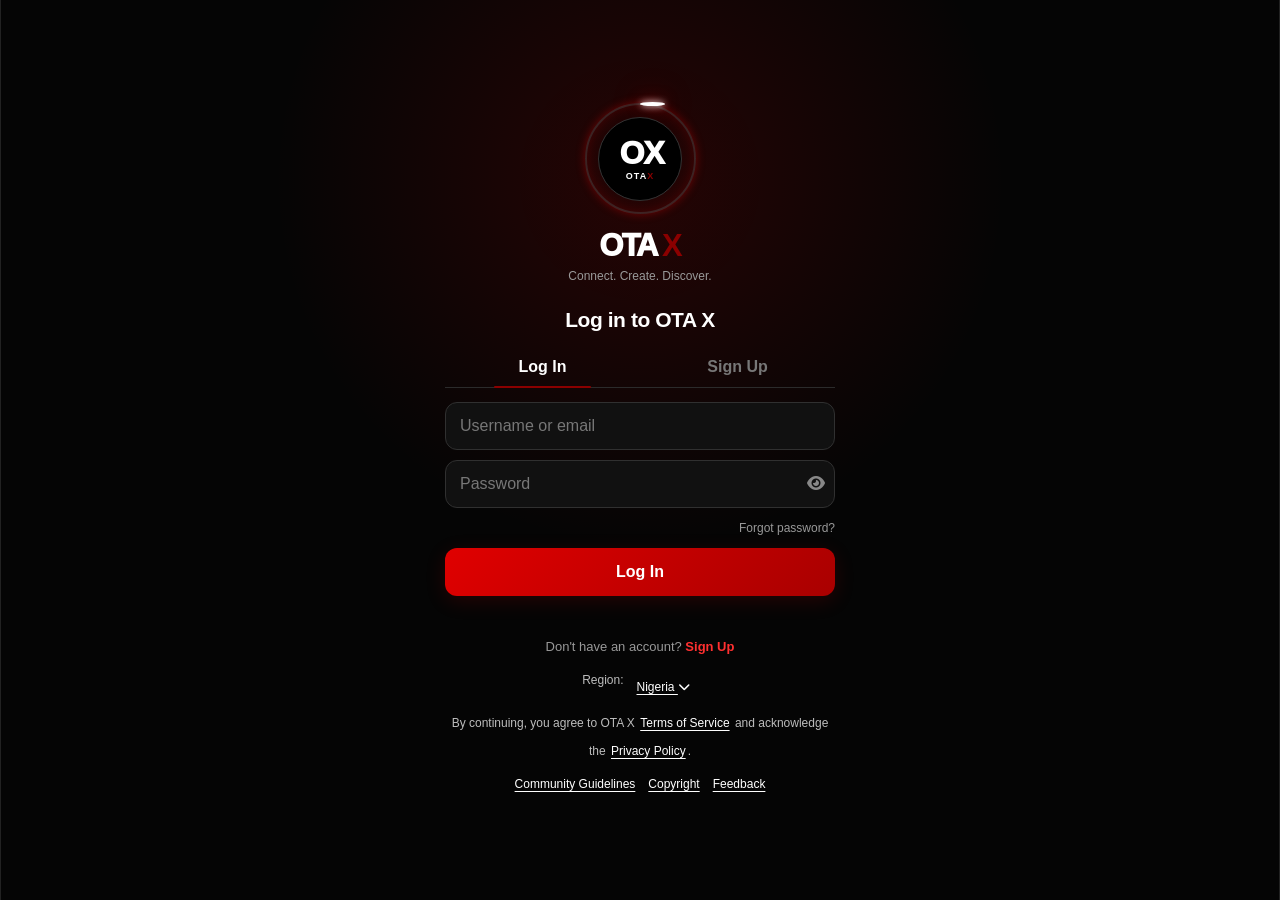
==== commit ccee2851: "Add worldwide country selector" ====
--- a/index.html
+++ b/index.html
@@ -471,181 +471,7 @@
             >
 
                 <!-- Example OTA X post -->
-                <article
-                    class="post-card"
-                    data-post-id="demo-1"
-                >
-
-                    <!-- Post header -->
-                    <div class="post-header">
-
-                        <div class="post-user">
-
-                            <div class="post-avatar">
-                                <i class="fa-solid fa-user"></i>
-                            </div>
-
-
-                            <div class="post-user-info">
-
-                                <strong>
-                                    OTA Creator
-                                </strong>
-
-                                <span>
-                                    @ota_creator
-                                </span>
-
-                            </div>
-
-                        </div>
-
-
-                        <button
-                            type="button"
-                            class="post-more-btn"
-                            aria-label="More options"
-                        >
-                            <i class="fa-solid fa-ellipsis"></i>
-                        </button>
-
-                    </div>
-
-
-                    <!-- Caption -->
-                    <div class="post-caption">
-
-                        Welcome to OTA X.
-
-                        <span class="hashtag">
-                            #OTAX
-                        </span>
-
-                        <span class="hashtag">
-                            #ConnectCreateDiscover
-                        </span>
-
-                    </div>
-
-
-                    <!-- Media -->
-                    <div class="post-media">
-
-                        <div class="post-media-placeholder">
-
-                            <div class="ota-post-logo">
-                                OX
-                            </div>
-
-                            <p>
-                                OTA X
-                            </p>
-
-                            <span>
-                                Your global social experience
-                            </span>
-
-                        </div>
-
-                    </div>
-
-
-                    <!-- Sound -->
-                    <button
-                        type="button"
-                        class="post-sound"
-                    >
-
-                        <i class="fa-solid fa-music"></i>
-
-                        <span>
-                            Original Sound · OTA X
-                        </span>
-
-                    </button>
-
-
-                    <!-- Actions -->
-                    <div class="post-actions">
-
-                        <button
-                            type="button"
-                            class="post-action like-btn"
-                            data-action="like"
-                        >
-
-                            <i class="fa-regular fa-heart"></i>
-
-                            <span>
-                                0
-                            </span>
-
-                        </button>
-
-
-                        <button
-                            type="button"
-                            class="post-action comment-btn"
-                            data-action="comment"
-                            data-post-id="demo-1"
-                        >
-
-                            <i class="fa-regular fa-comment"></i>
-
-                            <span>
-                                0
-                            </span>
-
-                        </button>
-
-
-                        <button
-                            type="button"
-                            class="post-action repost-btn"
-                            data-action="repost"
-                        >
-
-                            <i class="fa-solid fa-retweet"></i>
-
-                            <span>
-                                0
-                            </span>
-
-                        </button>
-
-
-                        <button
-                            type="button"
-                            class="post-action favorite-btn"
-                            data-action="favorite"
-                        >
-
-                            <i class="fa-regular fa-bookmark"></i>
-
-                            <span>
-                                0
-                            </span>
-
-                        </button>
-
-
-                        <button
-                            type="button"
-                            class="post-action share-btn"
-                            data-action="share"
-                        >
-
-                            <i class="fa-solid fa-share"></i>
-
-                            <span>
-                                0
-                            </span>
-
-                        </button>
-
-                    </div>
-
-                </article>
+
 
 
                 <!-- Feed loading area -->
@@ -1149,17 +975,54 @@
              PROFILE
         ================================================== -->
 
-        <section
-            id="profile-tab"
-            class="app-tab hidden"
-        >
-
-            <!-- Profile header -->
-            <div class="profile-top-bar">
-
-                <button
-                    type="button"
-     <!-- =====================================================
+
+<section id="profile-tab" class="app-tab hidden" aria-label="Profile">
+  <div class="ota-profile-page">
+    <header class="ota-profile-header">
+      <h1>Profile</h1>
+      <button type="button" id="ota-profile-settings" aria-label="Settings">⚙</button>
+    </header>
+    <div class="ota-profile-identity">
+      <div id="ota-profile-avatar" class="ota-profile-avatar">OX</div>
+      <div>
+        <h2 id="ota-profile-display-name">Your profile</h2>
+        <p id="ota-profile-username">Your OTA X account</p>
+      <p id="ota-profile-bio" class="ota-profile-bio"></p>
+      <span id="ota-profile-verified" class="ota-profile-verified" hidden>Verified</span>
+      </div>
+    </div>
+    <div class="ota-profile-actions">
+      <button type="button" id="ota-edit-profile-button">Edit profile</button>
+      <button type="button" id="ota-profile-settings-secondary">Settings</button>
+    </div>
+    <div class="ota-profile-posts">
+      <h3>Your posts</h3>
+      <p>Your published posts will appear here.</p>
+    </div>
+  </div>
+</section>
+
+<nav id="ota-bottom-nav" class="ota-bottom-nav" aria-label="Main navigation">
+  <button type="button" data-ota-nav="feed-tab" class="is-active">
+    <span class="ota-nav-icon">⌂</span><span>Home</span>
+  </button>
+  <button type="button" data-ota-nav="discover">
+    <span class="ota-nav-icon">⌕</span><span>Discover</span>
+  </button>
+  <button type="button" data-ota-nav="upload-tab" class="ota-create-nav">
+    <span class="ota-nav-create-icon">+</span><span>Create</span>
+  </button>
+  <button type="button" data-ota-nav="inbox-tab">
+    <span class="ota-nav-icon">♡</span><span>Inbox</span>
+  </button>
+  <button type="button" data-ota-nav="profile-tab">
+    <span class="ota-nav-icon">●</span><span>Profile</span>
+  </button>
+</nav>
+
+</section>
+
+<!-- =====================================================
          OTA X MODALS
     ====================================================== -->
 
@@ -2087,9 +1950,189 @@
          OTA X JAVASCRIPT
     ====================================================== -->
 
-    <script src="script.js"></script>
-
+
+<div id="ota-appearance-modal" class="hidden" role="dialog"
+     aria-modal="true" aria-labelledby="ota-appearance-title">
+  <div class="ota-appearance-backdrop" data-ota-close-appearance></div>
+  <div class="ota-appearance-panel">
+    <div class="ota-appearance-heading">
+      <h2 id="ota-appearance-title">Appearance</h2>
+      <button type="button" data-ota-close-appearance aria-label="Close">×</button>
+    </div>
+    <p>Choose your preferred OTA X theme.</p>
+    <button type="button" class="ota-theme-option" data-ota-theme="dark">
+      Dark <small>Black and deep red</small>
+    </button>
+    <button type="button" class="ota-theme-option" data-ota-theme="light">
+      Light <small>Light backgrounds</small>
+    </button>
+  </div>
 </div>
+
+<script src="script.js"></script>
+
+</div>
+
+
+<script>
+/* OTA_X_WORLD_COUNTRY_SELECTOR_V1 */
+(() => {
+  "use strict";
+
+  const list = document.getElementById("country-list");
+  const modal = document.getElementById("country-modal");
+
+  if (!list || !modal) return;
+
+  const search = document.getElementById("country-search-input");
+
+  function updateCountry(country, code, flag) {
+    const loginName = document.getElementById("login-country-name");
+    const regionName = document.getElementById("selected-region-name");
+    const countryCode = document.getElementById("selected-country-code");
+    const countryFlag = document.getElementById("selected-country-flag");
+
+    if (loginName) loginName.textContent = country;
+    if (regionName) regionName.textContent = country;
+    if (countryCode) countryCode.textContent = code;
+    if (countryFlag) countryFlag.textContent = flag || "🌐";
+
+    try {
+      localStorage.setItem("ota_selected_country", country);
+      localStorage.setItem("ota_selected_country_code", code);
+      localStorage.setItem("ota_selected_country_flag", flag || "🌐");
+    } catch (error) {
+      console.warn("Could not save country preference.", error);
+    }
+
+    modal.classList.add("hidden");
+  }
+
+  // Delegation also handles country buttons added after page load.
+  list.addEventListener("click", event => {
+    const button = event.target.closest(".country-option");
+    if (!button || !list.contains(button)) return;
+
+    if (button.dataset.country && button.dataset.code) {
+      updateCountry(
+        button.dataset.country,
+        button.dataset.code,
+        button.dataset.flag || "🌐"
+      );
+    }
+  });
+
+  function applyFilter() {
+    const query = (search?.value || "").trim().toLowerCase();
+
+    list.querySelectorAll(".country-option").forEach(button => {
+      const name = button.dataset.country || button.textContent || "";
+      button.hidden = !name.toLowerCase().includes(query);
+    });
+  }
+
+  search?.addEventListener("input", applyFilter);
+
+  async function loadAllCountries() {
+    try {
+      const response = await fetch(
+        "./countrykit.json",
+        { headers: { Accept: "application/json" } }
+      );
+
+      if (!response.ok) {
+        throw new Error("Country service returned HTTP " + response.status);
+      }
+
+      const countries = await response.json();
+
+      if (!Array.isArray(countries) || countries.length < 200) {
+        throw new Error("The returned country list was incomplete.");
+      }
+
+      const entries = countries
+        .map(country => {
+          const name = typeof country.name === "string" ? country.name : country.name?.common;
+          const code = country.calling_code;
+
+          if (!name || !code) {
+            return null;
+          }
+
+          // Some countries share calling codes. Use the service's first
+          // listed suffix when available; otherwise use the root code.
+
+          if (!/^\+\d+$/.test(code)) return null;
+
+          return {
+            name,
+            code,
+            flag: typeof country.flag === "string" ? country.flag : country.flag?.emoji || "🌐",
+            iso: country.cca2 || ""
+          };
+        })
+        .filter(Boolean);
+
+      const unique = new Map();
+      entries.forEach(country => {
+        const key = country.iso || country.name;
+        if (!unique.has(key)) unique.set(key, country);
+      });
+
+      const sorted = Array.from(unique.values())
+        .sort((a, b) => a.name.localeCompare(b.name));
+
+      if (sorted.length < 200) {
+        throw new Error("Not enough usable countries were returned.");
+      }
+
+      const fragment = document.createDocumentFragment();
+
+      sorted.forEach(country => {
+        const button = document.createElement("button");
+        button.type = "button";
+        button.className = "country-option";
+        button.dataset.country = country.name;
+        button.dataset.code = country.code;
+        button.dataset.flag = country.flag;
+        button.textContent = country.flag + " " + country.name +
+          " (" + country.code + ")";
+        fragment.appendChild(button);
+      });
+
+      // Replace the short starter list only after a complete list is ready.
+      list.replaceChildren(fragment);
+      applyFilter();
+
+      // Restore a previously selected country and its flag.
+      try {
+        const savedName = localStorage.getItem("ota_selected_country");
+        const savedCode = localStorage.getItem("ota_selected_country_code");
+        const savedFlag = localStorage.getItem("ota_selected_country_flag");
+        const saved = sorted.find(country =>
+          country.name === savedName && country.code === savedCode
+        );
+
+        if (saved) {
+          updateCountry(saved.name, saved.code, savedFlag || saved.flag);
+        }
+      } catch (error) {
+        console.warn("Could not restore country preference.", error);
+      }
+
+      console.info("OTA X country selector loaded:", sorted.length, "countries.");
+    } catch (error) {
+      // Preserve the existing 12-country list if the service is unavailable.
+      console.warn(
+        "Could not load the worldwide country list. Keeping the starter list.",
+        error
+      );
+    }
+  }
+
+  loadAllCountries();
+})();
+</script>
 
 </body>
                     </html>
--- a/style.css
+++ b/style.css
@@ -2421,3 +2421,463 @@
     outline: 2px solid #ff3030;
     outline-offset: 3px;
 }
+
+
+/* OTA X full-screen feed and navigation */
+:root { --red: #8b0000; --black: #050505; --ota-deep-red: #8b0000; }
+
+html, body {
+  width: 100%;
+  min-height: 100%;
+  margin: 0;
+}
+
+.app-container {
+  width: 100%;
+  max-width: none;
+  height: 100dvh;
+  min-height: 100dvh;
+  margin: 0;
+  padding: 0;
+  overflow: hidden;
+  background: #050505;
+}
+
+#main-app {
+  position: relative;
+  width: 100%;
+  height: 100dvh;
+  min-height: 100dvh;
+  overflow: hidden;
+  background: #050505;
+}
+
+#feed-tab {
+  width: 100%;
+  height: 100dvh;
+  min-height: 100dvh;
+  overflow-y: auto;
+  overscroll-behavior-y: contain;
+  scroll-snap-type: y mandatory;
+  scrollbar-width: none;
+  background: #050505;
+}
+#feed-tab::-webkit-scrollbar { display: none; }
+
+#feed-tab .post-card {
+  position: relative;
+  width: 100vw;
+  max-width: none;
+  height: 100dvh;
+  min-height: 100dvh;
+  margin: 0;
+  padding: 0;
+  border: 0;
+  border-radius: 0;
+  box-shadow: none;
+  overflow: hidden;
+  scroll-snap-align: start;
+  scroll-snap-stop: always;
+  background: #050505;
+}
+
+#feed-tab .post-media,
+#feed-tab video.post-media,
+#feed-tab img.post-media {
+  position: absolute;
+  inset: 0;
+  width: 100%;
+  height: 100%;
+  max-width: none;
+  max-height: none;
+  object-fit: cover;
+  border: 0;
+  border-radius: 0;
+}
+
+.top-header-bar {
+  position: fixed;
+  z-index: 60;
+  top: 0;
+  left: 0;
+  right: 0;
+  width: 100%;
+  box-sizing: border-box;
+}
+
+.ota-bottom-nav {
+  position: fixed;
+  z-index: 100;
+  left: 0;
+  right: 0;
+  bottom: 0;
+  display: grid;
+  grid-template-columns: repeat(5, minmax(0, 1fr));
+  width: 100%;
+  min-height: 62px;
+  padding: 6px 4px calc(6px + env(safe-area-inset-bottom, 0px));
+  box-sizing: border-box;
+  background: rgba(5,5,5,.9);
+  border-top: 1px solid rgba(255,255,255,.08);
+  backdrop-filter: blur(14px);
+}
+
+.ota-bottom-nav button {
+  display: flex;
+  min-width: 0;
+  min-height: 48px;
+  flex-direction: column;
+  align-items: center;
+  justify-content: center;
+  gap: 3px;
+  padding: 3px 0;
+  border: 0;
+  border-radius: 8px;
+  background: transparent;
+  color: #aaa;
+  font: inherit;
+  font-size: 10px;
+  cursor: pointer;
+}
+.ota-bottom-nav button.is-active { color: #fff; }
+.ota-nav-icon { font-size: 24px; line-height: 1; }
+.ota-nav-create-icon {
+  display: grid;
+  place-items: center;
+  width: 30px;
+  height: 25px;
+  border-radius: 6px;
+  background: #8b0000;
+  color: white;
+  font-size: 25px;
+  line-height: 1;
+}
+
+.ota-profile-page {
+  width: 100%;
+  height: 100%;
+  overflow-y: auto;
+  box-sizing: border-box;
+  padding: max(18px, env(safe-area-inset-top, 0px)) 18px 100px;
+  background: #050505;
+  color: #fff;
+}
+.ota-profile-header,
+.ota-profile-identity,
+.ota-profile-actions,
+.ota-appearance-heading {
+  display: flex;
+  align-items: center;
+  justify-content: space-between;
+  gap: 12px;
+}
+.ota-profile-header h1 { font-size: 24px; }
+.ota-profile-header button,
+.ota-appearance-heading button {
+  border: 0;
+  background: transparent;
+  color: inherit;
+  font-size: 25px;
+  cursor: pointer;
+}
+.ota-profile-identity { justify-content: flex-start; margin: 20px 0; }
+.ota-profile-avatar {
+  display: grid;
+  place-items: center;
+  flex: 0 0 72px;
+  width: 72px;
+  height: 72px;
+  border: 2px solid #8b0000;
+  border-radius: 50%;
+  background: #171717;
+  font-size: 22px;
+  font-weight: bold;
+}
+.ota-profile-identity h2 { overflow-wrap: anywhere; }
+.ota-profile-identity p,
+.ota-profile-posts p { color: #aaa; overflow-wrap: anywhere; }
+.ota-profile-actions button {
+  flex: 1;
+  min-height: 40px;
+  border: 1px solid #383838;
+  border-radius: 8px;
+  background: #171717;
+  color: #fff;
+}
+.ota-profile-posts { margin-top: 30px; padding-top: 16px; border-top: 1px solid #333; }
+
+#ota-appearance-modal:not(.hidden) {
+  position: fixed;
+  z-index: 300;
+  inset: 0;
+  display: grid;
+  place-items: center;
+  padding: 20px;
+  box-sizing: border-box;
+}
+.ota-appearance-backdrop { position: absolute; inset: 0; background: rgba(0,0,0,.7); }
+.ota-appearance-panel {
+  position: relative;
+  z-index: 1;
+  width: min(100%, 390px);
+  padding: 22px;
+  border: 1px solid #333;
+  border-radius: 16px;
+  background: #111;
+  color: #fff;
+  box-sizing: border-box;
+}
+.ota-appearance-heading h2 { margin: 0; }
+.ota-theme-option {
+  display: flex;
+  width: 100%;
+  flex-direction: column;
+  align-items: flex-start;
+  gap: 6px;
+  margin-top: 12px;
+  padding: 14px;
+  border: 1px solid #333;
+  border-radius: 10px;
+  background: #1a1a1a;
+  color: inherit;
+  text-align: left;
+}
+.ota-theme-option[aria-pressed="true"] { border-color: #8b0000; }
+.ota-theme-option small { color: #aaa; }
+
+body.light-mode,
+body.light-mode .app-container,
+body.light-mode #main-app,
+body.light-mode #feed-tab,
+body.light-mode .ota-profile-page {
+  background: #f5f5f5;
+  color: #171717;
+}
+body.light-mode .ota-bottom-nav { background: rgba(255,255,255,.94); border-top-color: #ddd; }
+body.light-mode .ota-bottom-nav button { color: #555; }
+body.light-mode .ota-bottom-nav button.is-active { color: #111; }
+body.light-mode .ota-profile-avatar { background: #eee; color: #111; }
+body.light-mode .ota-profile-actions button { background: white; color: #111; border-color: #ddd; }
+body.light-mode .ota-profile-posts { border-top-color: #ddd; }
+body.light-mode .ota-appearance-panel { background: white; color: #171717; border-color: #ddd; }
+body.light-mode .ota-theme-option { background: #f6f6f6; border-color: #ddd; }
+body.light-mode .ota-theme-option small { color: #555; }
+
+
+
+/* OTA X real profile data */
+.ota-profile-stats {
+  display: flex;
+  align-items: center;
+  justify-content: center;
+  gap: clamp(18px, 5vw, 38px);
+  width: 100%;
+  margin: 18px 0;
+  text-align: center;
+}
+.ota-profile-stat {
+  display: flex;
+  flex-direction: column;
+  gap: 4px;
+  min-width: 58px;
+}
+.ota-profile-stat strong {
+  font-size: 1.05rem;
+  font-weight: 700;
+}
+.ota-profile-stat span {
+  font-size: .8rem;
+  opacity: .72;
+}
+#ota-profile-avatar img {
+  width: 100%;
+  height: 100%;
+  display: block;
+  object-fit: cover;
+  border-radius: inherit;
+}
+#ota-profile-api-message {
+  margin: 12px 0;
+  font-size: .9rem;
+  line-height: 1.4;
+}
+#ota-profile-api-message.ota-profile-error {
+  color: #ff6b6b;
+}
+#ota-profile-api-message.ota-profile-success {
+  color: #54d68a;
+}
+#save-profile-btn:disabled {
+  opacity: .65;
+  cursor: wait;
+}
+
+/* OTA X — immersive fullscreen feed */
+#feed-tab {
+  width: 100%;
+  height: 100dvh;
+  min-height: 100dvh;
+  overflow-x: hidden;
+  overflow-y: auto;
+  scroll-snap-type: y mandatory;
+  overscroll-behavior-y: contain;
+  background: #050505;
+}
+
+#feed-tab .post-card.ota-immersive-post {
+  position: relative;
+  isolation: isolate;
+  display: block;
+  width: 100%;
+  height: 100dvh;
+  min-height: 100dvh;
+  margin: 0;
+  padding: 0;
+  overflow: hidden;
+  border: 0;
+  border-radius: 0;
+  box-sizing: border-box;
+  background: #050505;
+  scroll-snap-align: start;
+  scroll-snap-stop: always;
+}
+
+#feed-tab .ota-post-media {
+  position: absolute;
+  z-index: 0;
+  inset: 0;
+  width: 100%;
+  height: 100%;
+  margin: 0;
+  padding: 0;
+  overflow: hidden;
+  background: #050505;
+}
+
+#feed-tab .ota-post-media video,
+#feed-tab .ota-post-media img {
+  display: block;
+  width: 100%;
+  height: 100%;
+  max-width: none;
+  object-fit: cover;
+  object-position: center;
+  border: 0;
+  border-radius: 0;
+}
+
+#feed-tab .ota-post-media video {
+  background: #050505;
+}
+
+#feed-tab .ota-immersive-post > .post-header {
+  position: absolute;
+  z-index: 2;
+  left: 16px;
+  right: 82px;
+  bottom: 105px;
+  display: flex;
+  align-items: center;
+  margin: 0;
+  padding: 0;
+  background: transparent;
+  border: 0;
+}
+
+#feed-tab .ota-immersive-post .post-user {
+  display: flex;
+  align-items: center;
+  gap: 10px;
+  min-width: 0;
+}
+
+#feed-tab .ota-immersive-post .post-user-info {
+  min-width: 0;
+  color: #fff;
+}
+
+#feed-tab .ota-immersive-post .post-user-info strong,
+#feed-tab .ota-immersive-post .post-user-info span {
+  display: block;
+  color: #fff;
+  overflow-wrap: anywhere;
+  text-shadow: 0 1px 4px #000;
+}
+
+#feed-tab .ota-immersive-post > .post-caption {
+  position: absolute;
+  z-index: 2;
+  left: 16px;
+  right: 82px;
+  bottom: 54px;
+  margin: 0;
+  padding: 0;
+  color: #fff;
+  background: transparent;
+  overflow-wrap: anywhere;
+  text-shadow: 0 1px 4px #000;
+}
+
+#feed-tab .ota-immersive-post > .post-actions {
+  position: absolute;
+  z-index: 3;
+  right: 12px;
+  bottom: 100px;
+  display: flex;
+  flex-direction: column;
+  align-items: center;
+  gap: 18px;
+  margin: 0;
+  padding: 0;
+  background: transparent;
+  border: 0;
+}
+
+#feed-tab .ota-immersive-post .post-action {
+  display: flex;
+  flex-direction: column;
+  align-items: center;
+  justify-content: center;
+  gap: 5px;
+  min-width: 44px;
+  min-height: 44px;
+  padding: 4px;
+  color: #fff;
+  background: transparent;
+  border: 0;
+  box-shadow: none;
+  text-shadow: 0 1px 4px #000;
+}
+
+#feed-tab .ota-immersive-post .post-action i {
+  font-size: 25px;
+}
+
+#feed-tab .ota-immersive-post .post-action span {
+  color: #fff;
+  font-size: 12px;
+}
+
+#feed-tab .ota-immersive-post > .post-live-counts {
+  display: none;
+}
+
+#feed-tab .stories-section {
+  display: none !important;
+}
+
+
+/* OTA X — keep feed controls clear of fixed navigation */
+#feed-tab .ota-immersive-post > .post-header {
+  bottom: calc(118px + env(safe-area-inset-bottom, 0px));
+}
+
+#feed-tab .ota-immersive-post > .post-caption {
+  bottom: calc(72px + env(safe-area-inset-bottom, 0px));
+  max-height: 22dvh;
+  overflow-y: auto;
+}
+
+#feed-tab .ota-immersive-post > .post-actions {
+  bottom: calc(110px + env(safe-area-inset-bottom, 0px));
+}
